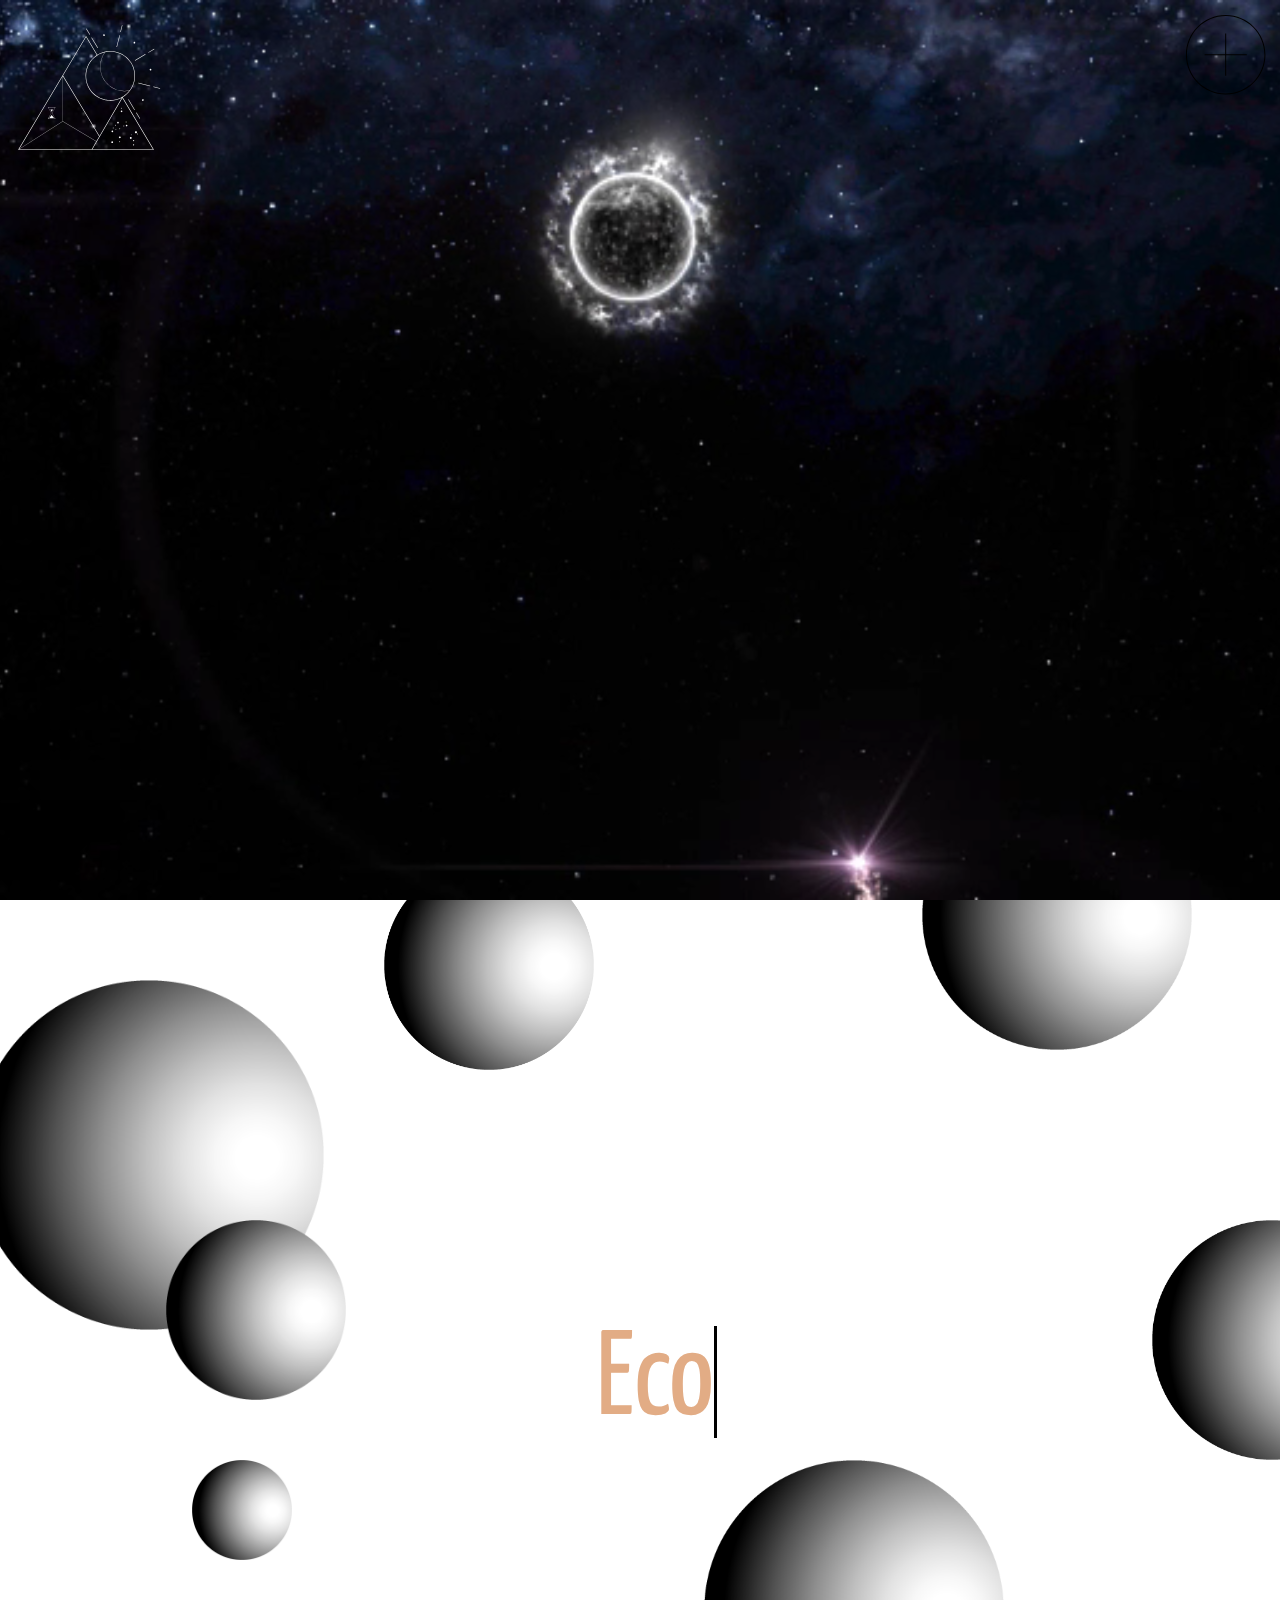
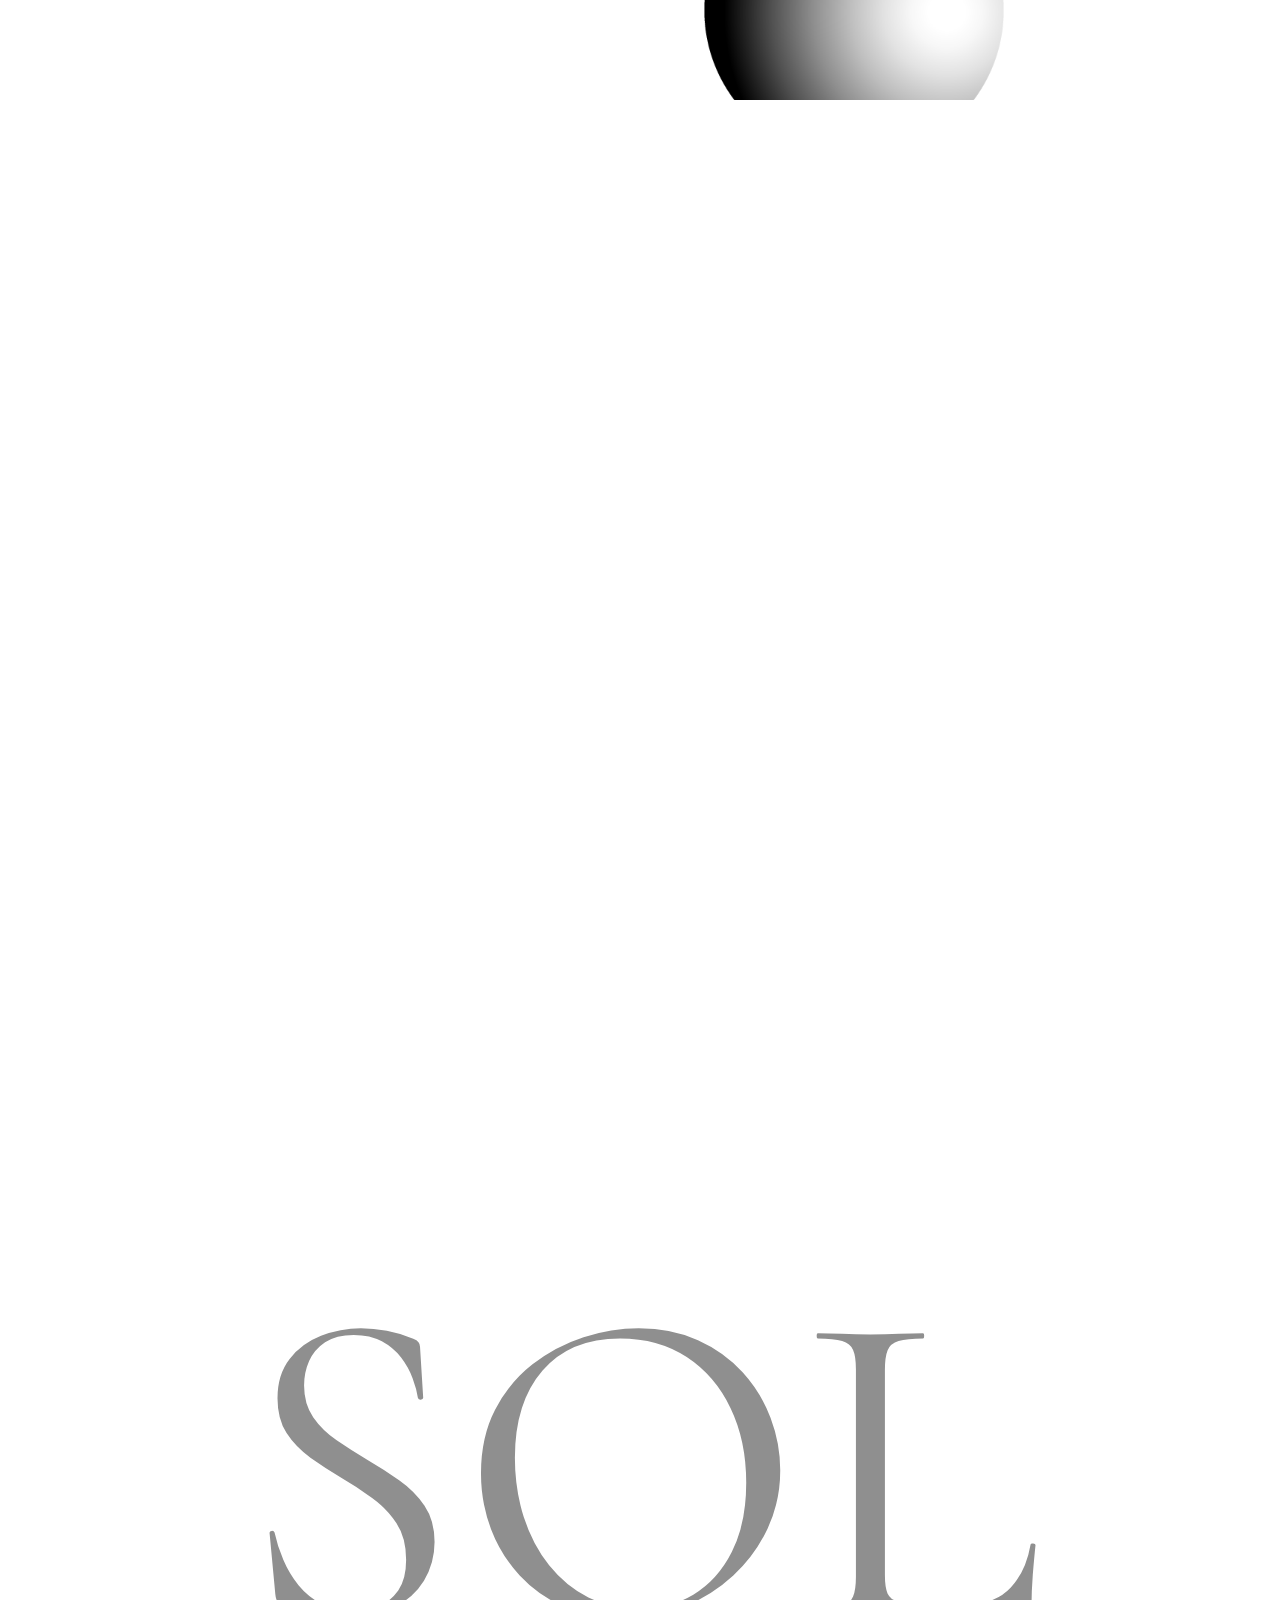
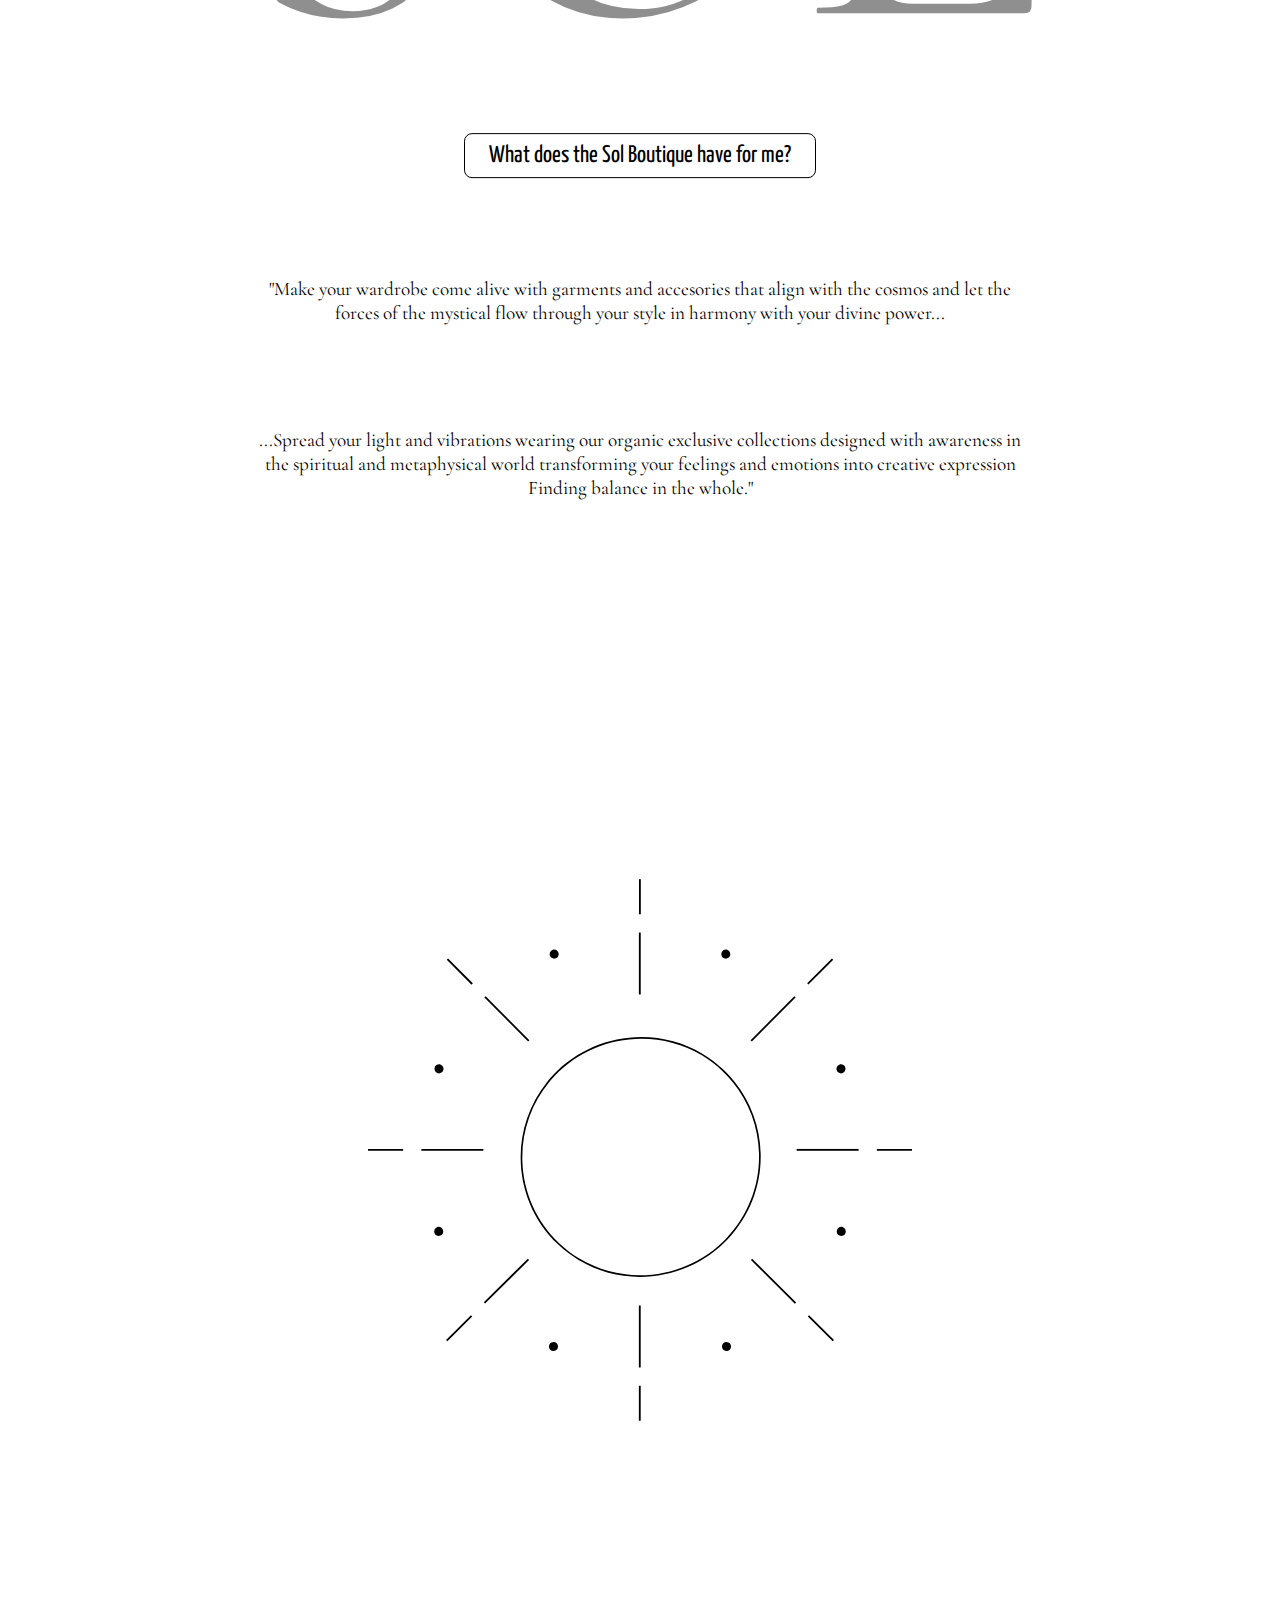
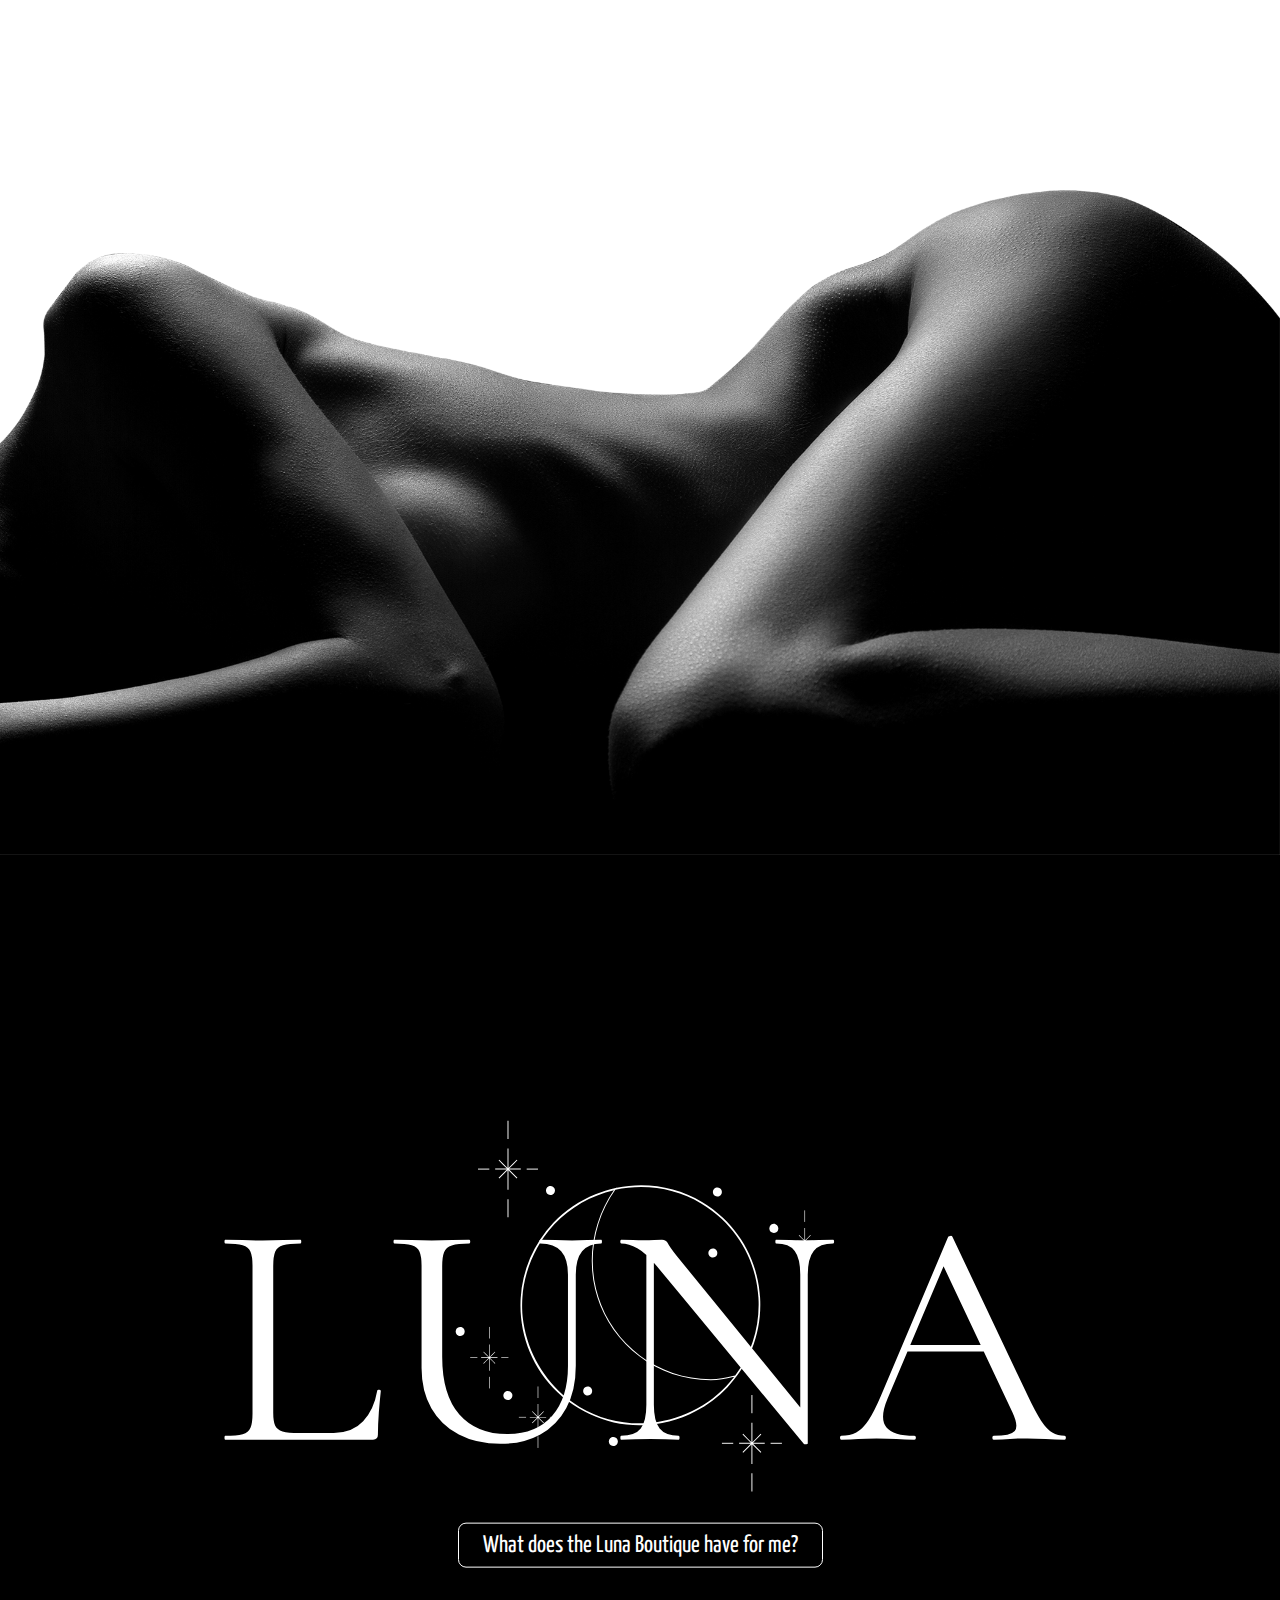
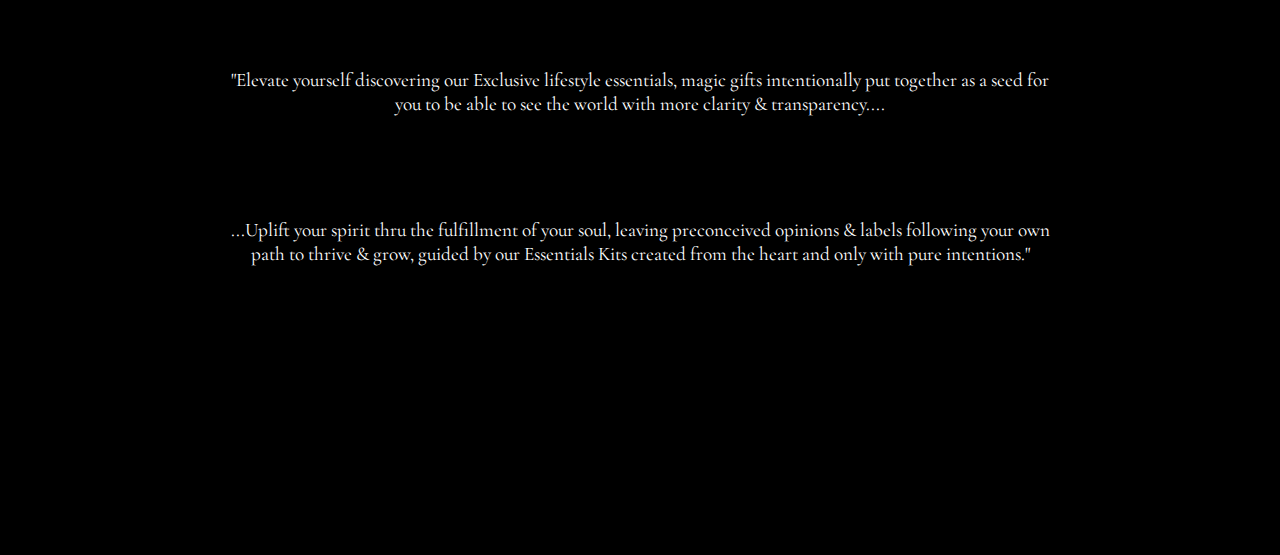
==== index.html @ be673b9d "textos y luna" ====
<!DOCTYPE html>
<html lang="en">
<head>
    <meta charset="UTF-8">
    <meta name="viewport" content="width=device-width, initial-scale=1.0">
    <title>KA ZEPHYR Planets System</title>
    <link rel="stylesheet" href="style/style.css">
    <script type="text/javascript" src="script/animaonscroll.js"></script> 
    <script src="script/jquery-3.5.1.min.js"></script>  
    
    <link href="https://fonts.googleapis.com/css2?family=Cormorant+Garamond:wght@300&family=Oranienbaum&family=Playfair+Display&family=Yanone+Kaffeesatz:wght@200&display=swap" rel="stylesheet">
         
</head>
<body>
    
    <section class="navstick">
       <div class="navbar">
           <div class="navlogo" id="logosvg">
               <a href="#"> 
                <svg version="1.1" id="logosvg" xmlns="http://www.w3.org/2000/svg" xmlns:xlink="http://www.w3.org/1999/xlink" x="0px" y="0px"
                width="150px" height="150px" viewBox="0 0 94.472 82.369" enable-background="new 0 0 94.472 82.369" xml:space="preserve">
             <g>
               <g>
                 <g>
                   <path class="logo" fill="#FFFFFF" d="M63.037,75.331c0,0.313-0.255,0.566-0.565,0.566c-0.312,0-0.563-0.253-0.563-0.566
                     c0-0.312,0.252-0.563,0.563-0.563C62.782,74.768,63.037,75.02,63.037,75.331"/>
                 </g>
                 <g>
                   <path class="logo" fill="#FFFFFF" d="M67.474,75.078c0,0.171-0.14,0.31-0.313,0.31c-0.171,0-0.31-0.139-0.31-0.31
                     c0-0.172,0.139-0.311,0.31-0.311C67.334,74.768,67.474,74.906,67.474,75.078"/>
                 </g>
                 <g>
                   <path class="logo" fill="#FFFFFF" d="M67.856,72.266c0,0.323-0.262,0.586-0.586,0.586c-0.322,0-0.587-0.263-0.587-0.586
                     s0.265-0.587,0.587-0.587C67.595,71.679,67.856,71.942,67.856,72.266"/>
                 </g>
                 <g>
                   <path class="logo" fill="#FFFFFF" d="M74.771,72.646c0,0.324-0.263,0.589-0.587,0.589s-0.587-0.265-0.587-0.589s0.263-0.587,0.587-0.587
                     S74.771,72.322,74.771,72.646"/>
                 </g>
                 <g>
                   <path class="logo" fill="#FFFFFF" d="M78.077,69.007c0,0.352-0.284,0.637-0.636,0.637s-0.637-0.285-0.637-0.637
                     c0-0.353,0.285-0.637,0.637-0.637S78.077,68.654,78.077,69.007"/>
                 </g>
                 <g>
                   <path class="logo" fill="#FFFFFF" d="M78.655,70.204c0,0.159-0.128,0.289-0.288,0.289s-0.29-0.13-0.29-0.289c0-0.161,0.13-0.288,0.29-0.288
                     S78.655,70.043,78.655,70.204"/>
                 </g>
                 <g>
                   <path class="logo" fill="#FFFFFF" d="M76.341,76.933c0,0.224-0.181,0.404-0.401,0.404c-0.224,0-0.402-0.181-0.402-0.404
                     c0-0.22,0.179-0.4,0.402-0.4C76.16,76.532,76.341,76.713,76.341,76.933"/>
                 </g>
                 <g>
                   <path class="logo" fill="#FFFFFF" d="M76.36,74.268c0,0.222-0.182,0.402-0.402,0.402c-0.223,0-0.403-0.181-0.403-0.402
                     c0-0.224,0.181-0.402,0.403-0.402C76.179,73.865,76.36,74.044,76.36,74.268"/>
                 </g>
                 <g>
                   <path class="logo" fill="#FFFFFF" d="M74.771,70.676c0,0.146-0.12,0.269-0.268,0.269c-0.151,0-0.271-0.122-0.271-0.269
                     c0-0.149,0.119-0.271,0.271-0.271C74.65,70.405,74.771,70.526,74.771,70.676"/>
                 </g>
                 <g>
                   <path class="logo" fill="#FFFFFF" d="M63.11,68.521c0,0.293-0.238,0.529-0.53,0.529s-0.531-0.236-0.531-0.529c0-0.292,0.239-0.53,0.531-0.53
                     S63.11,68.229,63.11,68.521"/>
                 </g>
                 <g>
                   <path class="logo" fill="#FFFFFF" d="M66.65,63c0,0.293-0.242,0.53-0.531,0.53c-0.293,0-0.531-0.237-0.531-0.53
                     c0-0.294,0.238-0.531,0.531-0.531C66.408,62.469,66.65,62.706,66.65,63"/>
                 </g>
                 <g>
                   <path class="logo" fill="#FFFFFF" d="M72.087,64.832c0,0.291-0.239,0.528-0.532,0.528c-0.292,0-0.528-0.237-0.528-0.528
                     c0-0.295,0.236-0.531,0.528-0.531C71.848,64.301,72.087,64.537,72.087,64.832"/>
                 </g>
                 <g>
                   <path class="logo" fill="#FFFFFF" d="M68.906,55.884c0,0.293-0.236,0.529-0.531,0.529c-0.292,0-0.529-0.236-0.529-0.529
                     c0-0.294,0.237-0.531,0.529-0.531C68.67,55.353,68.906,55.59,68.906,55.884"/>
                 </g>
                 <g>
                   <path class="logo" fill="#FFFFFF" d="M63.433,66.442c0,0.166-0.134,0.302-0.302,0.302s-0.303-0.136-0.303-0.302s0.135-0.305,0.303-0.305
                     S63.433,66.276,63.433,66.442"/>
                 </g>
                 <g>
                   <path class="logo" fill="#FFFFFF" d="M64.809,64.692c0,0.169-0.134,0.304-0.301,0.304c-0.169,0-0.303-0.135-0.303-0.304
                     c0-0.166,0.134-0.302,0.303-0.302C64.675,64.391,64.809,64.526,64.809,64.692"/>
                 </g>
                 <g>
                   <path class="logo" fill="#FFFFFF" d="M65.112,67.24c0,0.169-0.135,0.304-0.304,0.304c-0.166,0-0.301-0.135-0.301-0.304
                     c0-0.168,0.135-0.303,0.301-0.303C64.978,66.938,65.112,67.072,65.112,67.24"/>
                 </g>
                 <g>
                   <path class="logo" fill="#FFFFFF" d="M67.522,66.814c0,0.166-0.138,0.303-0.304,0.303s-0.303-0.137-0.303-0.303
                     c0-0.168,0.137-0.304,0.303-0.304S67.522,66.646,67.522,66.814"/>
                 </g>
                 <g>
                   <path class="logo" fill="#FFFFFF" d="M70.123,65.12c0,0.166-0.134,0.303-0.303,0.303c-0.166,0-0.303-0.137-0.303-0.303
                     s0.137-0.303,0.303-0.303C69.989,64.817,70.123,64.954,70.123,65.12"/>
                 </g>
                 <g>
                   <path class="logo" fill="#FFFFFF" d="M71.543,62.657c0,0.166-0.136,0.302-0.305,0.302c-0.166,0-0.301-0.136-0.301-0.302
                     c0-0.17,0.135-0.304,0.301-0.304C71.407,62.354,71.543,62.487,71.543,62.657"/>
                 </g>
                 <g>
                   <path class="logo" fill="#FFFFFF" d="M68.556,53.956c0,0.167-0.136,0.303-0.304,0.303c-0.169,0-0.303-0.136-0.303-0.303
                     c0-0.168,0.134-0.304,0.303-0.304C68.42,53.652,68.556,53.788,68.556,53.956"/>
                 </g>
               </g>
               <g>
                 <g>
                   <g>
                     <g>
                       
                         <rect x="45.066" y="5.557" transform="matrix(0.5144 0.8576 -0.8576 0.5144 27.8645 -37.7462)" class="logo" fill="#FFFFFF" width="4.388" height="0.345"/>
                     </g>
                     <g>
                       
                         <rect x="47.608" y="12.519" transform="matrix(0.5143 0.8576 -0.8576 0.5143 35.8665 -37.9468)" class="logo" fill="#FFFFFF" width="7.651" height="0.343"/>
                     </g>
                   </g>
                   <g>
                     <g>
                       
                         <rect x="76.597" y="58.403" transform="matrix(0.514 0.8578 -0.8578 0.514 88.5328 -39.1189)" class="logo" fill="#FFFFFF" width="4.387" height="0.344"/>
                     </g>
                     <g>
                       
                         <rect x="70.792" y="51.442" transform="matrix(0.5143 0.8576 -0.8576 0.5143 80.5041 -38.9234)" class="logo" fill="#FFFFFF" width="7.65" height="0.345"/>
                     </g>
                   </g>
                   <g>
                     <g>
                       
                         <rect x="86.908" y="15.582" transform="matrix(0.512 0.859 -0.859 0.512 57.7648 -66.1265)" class="logo" fill="#FFFFFF" width="0.343" height="4.385"/>
                     </g>
                     <g>
                       
                         <rect x="79.948" y="18.123" transform="matrix(0.5162 0.8565 -0.8565 0.5162 57.5635 -58.0027)" class="logo" fill="#FFFFFF" width="0.344" height="7.651"/>
                     </g>
                   </g>
                   <g>
                     <g>
                       
                         <rect x="68.074" y="1.603" transform="matrix(0.9691 0.2465 -0.2465 0.9691 3.0425 -16.7078)" class="logo" fill="#FFFFFF" width="0.345" height="4.388"/>
                     </g>
                     <g>
                       
                         <rect x="66.104" y="7.846" transform="matrix(0.9685 0.2492 -0.2492 0.9685 4.9989 -16.1474)" class="logo" fill="#FFFFFF" width="0.345" height="7.649"/>
                     </g>
                   </g>
                   <g>
                     <g>
                       
                         <rect x="88.32" y="40.805" transform="matrix(0.97 0.2433 -0.2433 0.97 12.6873 -20.7882)" class="logo" fill="#FFFFFF" width="4.388" height="0.342"/>
                     </g>
                     <g>
                       
                         <rect x="78.815" y="38.834" transform="matrix(0.9701 0.2428 -0.2428 0.9701 11.9437 -18.8983)" class="logo" fill="#FFFFFF" width="7.65" height="0.343"/>
                     </g>
                   </g>
                 </g>
               </g>
               <g>
                 <g>
                   <path class="logo" fill="#FFFFFF" d="M76.91,12.987c-0.182,0.245-0.526,0.297-0.771,0.114c-0.244-0.18-0.296-0.526-0.113-0.771
                     c0.181-0.245,0.526-0.294,0.771-0.114C77.041,12.398,77.092,12.743,76.91,12.987"/>
                 </g>
                 <g>
                   <path class="logo" fill="#FFFFFF" d="M86.691,30.146c-0.301,0.047-0.58-0.163-0.625-0.464c-0.047-0.302,0.163-0.581,0.464-0.626
                     c0.304-0.045,0.584,0.162,0.626,0.465C87.203,29.823,86.994,30.104,86.691,30.146"/>
                 </g>
                 <g>
                   <path class="logo" fill="#FFFFFF" d="M57.862,7.77c0.044,0.303-0.165,0.583-0.465,0.627c-0.302,0.045-0.583-0.166-0.626-0.465
                     c-0.045-0.301,0.163-0.582,0.464-0.628C57.537,7.262,57.816,7.469,57.862,7.77"/>
                 </g>
                 <g>
                   <path class="logo" fill="#FFFFFF" d="M81.474,49.198c-0.242-0.183-0.294-0.527-0.114-0.771c0.18-0.246,0.527-0.296,0.771-0.115
                     c0.246,0.183,0.295,0.528,0.116,0.773C82.065,49.328,81.719,49.38,81.474,49.198"/>
                 </g>
               </g>
               <path class="logo" fill="#FFFFFF" d="M69.066,47.038c3.666-2.147,6.444-5.76,7.414-10.104c0.91-4.074,0.186-8.259-2.042-11.781
                 c-2.226-3.522-5.69-5.963-9.749-6.868c-1.116-0.249-2.263-0.376-3.397-0.376c-2.964,0-5.786,0.864-8.196,2.376L46.002,8.401
                 L3.24,80.035h85.523L69.066,47.038z M52.507,74.724l-21.13-12.549V33.783l22.915,37.898L52.507,74.724z M31.318,62.282
                 l21.128,12.546l-2.85,4.861H3.929L31.318,62.282z M3.935,79.543l27.323-45.771v28.404L3.935,79.543z M68.903,47.436l19.254,32.254
                 H49.995L68.903,47.436z M69.698,46.237c-1.183,0.795-2.479,1.427-3.85,1.868c-0.054,0.017-0.11,0.037-0.167,0.055
                 c-0.1,0.03-0.202,0.06-0.303,0.087c-0.159,0.046-0.317,0.09-0.479,0.13c-0.02,0.005-0.039,0.009-0.056,0.015
                 c-1.544,0.372-3.141,0.505-4.729,0.387c-0.067-0.007-0.134-0.01-0.201-0.016c-0.159-0.014-0.324-0.032-0.487-0.052
                 c-0.124-0.016-0.253-0.032-0.38-0.052c-0.115-0.017-0.231-0.032-0.347-0.054c-0.251-0.043-0.502-0.089-0.75-0.146
                 c-8.195-1.828-13.369-10.011-11.531-18.238c0.052-0.228,0.108-0.454,0.168-0.68c0.036-0.132,0.077-0.264,0.119-0.397
                 c0.021-0.079,0.045-0.16,0.071-0.238c0.06-0.191,0.124-0.383,0.193-0.574c0.003-0.003,0.003-0.008,0.004-0.01
                 c1.765-4.818,5.878-8.444,10.79-9.642c-1.803,2.558-2.833,5.864-2.833,9.136c0,8.479,6.893,15.378,15.366,15.378
                 c0.978,0,1.938-0.211,2.864-0.411c0.071-0.017,0.144-0.032,0.214-0.047C72.325,44.121,71.08,45.293,69.698,46.237z M64.614,18.621
                 c3.971,0.886,7.356,3.271,9.535,6.717c2.175,3.443,2.885,7.536,1.995,11.521c-0.471,2.115-1.384,4.05-2.617,5.721l-0.018,0.004
                 c-0.123,0.026-0.249,0.055-0.375,0.081c-0.918,0.202-1.872,0.409-2.836,0.409c-8.408,0-15.245-6.845-15.245-15.259
                 c0-3.296,1.052-6.627,2.889-9.179c1.086-0.251,2.207-0.383,3.35-0.383C62.402,18.254,63.521,18.375,64.614,18.621z M52.794,20.452
                 c-3.045,1.992-5.26,4.922-6.349,8.358c-0.021,0.071-0.043,0.143-0.063,0.214c-0.045,0.144-0.09,0.286-0.128,0.432
                 c-0.062,0.229-0.12,0.457-0.174,0.69c-0.057,0.264-0.108,0.526-0.152,0.789c-0.135,0.786-0.207,1.571-0.222,2.35
                 c-0.117,6.485,3.83,12.449,9.896,14.818c0.729,0.284,1.488,0.517,2.273,0.692c0.253,0.058,0.508,0.105,0.765,0.149
                 c0.111,0.018,0.225,0.035,0.336,0.052c0.135,0.019,0.27,0.038,0.405,0.055c0.156,0.021,0.311,0.036,0.467,0.05
                 c0.077,0.006,0.156,0.014,0.235,0.019c0.396,0.031,0.791,0.053,1.188,0.053l0,0c1.213,0,2.401-0.15,3.548-0.422
                 c0.031-0.008,0.063-0.017,0.095-0.025c0.157-0.037,0.314-0.078,0.471-0.121c0.128-0.035,0.255-0.073,0.382-0.112
                 c0.049-0.015,0.098-0.029,0.146-0.045c0.911-0.285,1.798-0.654,2.644-1.106L54.489,71.344l-22.976-38L46.002,9.072L52.794,20.452z"
                 />
               <g>
                 <path class="logo" fill="#FFFFFF" d="M26.739,60.663H21.99l0.049-0.092l2.015-3.671l-2.063-3.743h4.749L24.705,56.9L26.739,60.663z
                    M22.195,60.541h4.343L24.566,56.9l0.017-0.029l1.955-3.593h-4.343L24.19,56.9l-0.016,0.028L22.195,60.541z"/>
               </g>
               <g>
                 <polygon class="logo" fill="#FFFFFF" points="25.172,54.704 24.365,56.102 23.56,54.704 		"/>
               </g>
               <g>
                 <polygon class="logo" fill="#FFFFFF" points="22.885,60.109 24.365,58.16 25.848,60.109 		"/>
               </g>
             </g>
             </svg>
             
               </a>       
            </div>

           <div class="navmenu">
               <a href="#" class="menu">
                <svg version="1.1" id="menusvg" xmlns="http://www.w3.org/2000/svg" xmlns:xlink="http://www.w3.org/1999/xlink" x="0px" y="0px"
                width="83.075px" height="82.869px" viewBox="0 0 83.075 82.869" enable-background="new 0 0 83.075 82.869" xml:space="preserve">
             <g>
               <path  class="menu" fill="#FFFFFF" d="M41.696,81.442c-21.918,0-39.75-17.832-39.75-39.75s17.832-39.75,39.75-39.75s39.75,17.832,39.75,39.75
                 S63.614,81.442,41.696,81.442z M41.696,2.942c-21.367,0-38.75,17.383-38.75,38.75s17.383,38.75,38.75,38.75
                 s38.75-17.383,38.75-38.75S63.063,2.942,41.696,2.942z"/>
             </g>
             <polygon class="menu" fill="#FFFFFF" points="62.784,41.192 42.196,41.192 42.196,20.604 41.196,20.604 41.196,41.192 20.606,41.192 
               20.606,42.192 41.196,42.192 41.196,62.781 42.196,62.781 42.196,42.192 62.784,42.192 "/>
             </svg>
               </a>
           </div>
        </div>
    </section>

    <section class="herostick">
        <div class="hero">
            <video 
              loop
              muted
              autoplay
              preload="auto">
                <source src="videos/render_boutique_sol.webm" type="video/webm"/>
                Your browser does not support the video element.
             </video>       
        </div> 
    </section>  
      
    <div class="planets">
    <div id="main">
      <div id="object1">
        <img src="images/planet.png" class="img img1" width="350px" height="350px";/>
      </div>
      <div id="object2">
        <img src="images/planet.png" class="img img2" style="width:180px;height:180px;"/>
      </div>
      <div id="object3">
        <img src="images/planet.png" class="img img3" style="width:210px;height:210px;"/>
      </div>
      <div id="object4">
        <img src="images/planet.png" class="img img4" style="width:270px;height:270px;"/>
      </div>
      <div id="object5">
        <img src="images/planet.png" class="img img5" style="width:100px;height:100px;"/>
      </div>
      <div id="object6">
        <img src="images/planet.png" class="img img6" style="width:240px;height:240px;"/>
      </div>
      <div id="object7">
        <img src="images/planet.png" class="img img7" style="width:300px;height:300px;"/>
      </div>
    </div>
      
      <div id="layer">
              <div class="text">
                  <p class="copies"><span class="txt-type" data-wait="3000" data-words='["Ecologic Friendly Fashion", "Lifestyle Essentials", "Holistic & Metaphysical"]'></span></p>
              </div> 
      </div>
 
        
    </div>
    
    
    
    
        <div class="girlvideo">
            <video 
              loop
              muted
              autoplay
              preload="auto">
                <source src="videos/silk_textile_wind.webm" type="video/webm"/>
                Your browser does not support the video element.
             </video>       
        </div> 
    
    <section class="daytonight">
    
        <div id="sol">
           <div class="solbox">
            <div class="sol1">
                <p class="sol1-1">SOL</p>
                <a class="solbtn" href="#">What does the Sol Boutique have for me?</a>
            </div>
            <div class="solcopy">
                 <p class="solcopy1">"Make your wardrobe come alive with garments and accesories that align with the cosmos and let the forces of the mystical flow through your style in harmony with your divine power...</p>
                 <p class="solcopy2">...Spread your light and vibrations wearing our organic exclusive collections designed with awareness in the spiritual and metaphysical world transforming your feelings and emotions into creative expression Finding balance in the whole."</p>
            </div>
          </div>
            
        </div>   

        <section class="solsetting">
          <div class="solicondiv">
               <img src="images/sol.svg" id="solicon">      
          </div> 
      </section>        
   
      
      
                <img src="images/bodymountain.png" class="bodymountain">
              
              </section> 
          
              <section class="moonlanding">
            <div class="luna">

              <div class="lunasky">
                <div class="lunaicon">
                  <img src="images/luna.svg"> 
                </div>
                <div class="lunastars">
                  <img src="images/luna_stars.svg"> 
                </div>
              </div>


            <div class="lunabox">
              <div class="luna1">
                <p class="luna1-1">LUNA</p>
                <a class="lunabtn" href="#">What does the Luna Boutique have for me?</a>
              </div>
             
      
              <div class="lunacopy">
                <p class="lunacopy1">"Elevate yourself discovering our Exclusive lifestyle essentials, magic gifts intentionally put together as a seed for you to be able to see the world with more clarity & transparency....</p>
                <p class="lunacopy2">...Uplift your spirit thru the fulfillment of your soul, leaving preconceived opinions & labels following your own path to thrive & grow, guided by our Essentials Kits created from the heart and only with pure intentions."</p>
              </div>
            </div>  
           </div> 
                        
        
            <div class="fade">

            </div>


    
        </section>

    

        <script>
          var object1=$('#object1');
          var object2=$('#object2');
          var object3=$('#object3');
          var object4=$('#object4');
          var object5=$('#object5');
          var object6=$('#object6');
          var object7=$('#object7');
       
          var layer=$('#layer');
         
          layer.mousemove(function(e){
            var valueX=(e.pageX * -1 / 40);
            var valueY=(e.pageY * -1 / 40);
           
              object1.css({
                 'transform':'translate3d('+valueX+'px,'+valueY+'px,0) rotate(20deg)'
       
              });
           });
       
          layer.mousemove(function(e){
            var valueX=(e.pageX * 1 / 15);
            var valueY=(e.pageY * 1 / 20);
           
              object2.css({
                 'transform':'translate3d('+valueX+'px,'+valueY+'px,0)'
       
              });
           });
       
          layer.mousemove(function(e){
            var valueX=(e.pageX * -1 / 15);
            var valueY=(e.pageY * -1 / 15);
           
              object3.css({
                 'transform':'translate3d('+valueX+'px,'+valueY+'px,0) rotate(-20deg)'
       
              });
           });
      
           layer.mousemove(function(e){
            var valueX=(e.pageX * 1 / 30);
            var valueY=(e.pageY * 1 / 30);
           
              object4.css({
                 'transform':'translate3d('+valueX+'px,'+valueY+'px,0) rotate(-20deg)'
       
              });
           });
      
           layer.mousemove(function(e){
            var valueX=(e.pageX * -1 / 15);
            var valueY=(e.pageY * -1 / 15);
           
              object5.css({
                 'transform':'translate3d('+valueX+'px,'+valueY+'px,0) rotate(-20deg)'
       
              });
           });
      
           layer.mousemove(function(e){
            var valueX=(e.pageX * -1 / 15);
            var valueY=(e.pageY * -1 / 15);
           
              object6.css({
                 'transform':'translate3d('+valueX+'px,'+valueY+'px,0) rotate(-20deg)'
       
              });
           });
      
           layer.mousemove(function(e){
            var valueX=(e.pageX * -1 / 15);
            var valueY=(e.pageY * -1 / 15);
           
              object7.css({
                 'transform':'translate3d('+valueX+'px,'+valueY+'px,0) rotate(-20deg)'
       
              });
           });
      
      
      </script>
    
    <script type="text/javascript">
        let solicon = document.getElementById("solicon");
     
      
        window.addEventListener('scroll', function(){
         var value = window.scrollY;
         
         solicon.style.bottom = value * -0.2 + 'px';
           
      })
    
    </script>
    
    

<script src="script/typing.js"></script>
 


<script src="script/fade.js"></script>






 

    
</body>




</html>
---- style/style.css ----
@import url('https://fonts.googleapis.com/css2?family=Cormorant+Garamond:wght@300&family=Oranienbaum&family=Playfair+Display&family=Yanone+Kaffeesatz:wght@200&display=swap');

body {
    margin: 0px;
    padding: 0px;
 
 
    
}

.navbar {
   position: absolute;
 
   z-index: 10;
}
.navlogo {
   position: fixed;
   margin-top: 1%;
   margin-left: 1%;
   z-index: 10;

}



.navmenu {
   position: fixed;
   margin-top: 1%;
   margin-right:1%;
   right: 0;
   z-index: 10;
}

.logo {
   mix-blend-mode: difference;
}


.menu {
   fill: black;
}



.hero {
    position: relative;
    height: 100vh;
    width: 100%;
   
    
}

.hero video {
   width: 100%;
   height: 100%;
   position: absolute;
   top: 0;
   left: 0;
   z-index:-20;
   object-fit: cover;
}

.planets {
   height: 800px;
   width: 100%;
   position: relative;
   overflow: hidden;  
   background-color: #ffffff; 

    
}

#main {
   height: 100%;
   width: 100%;
   position: absolute;
   overflow: hidden;  
  
    
}



#object1 {
   position: absolute;
   top: 10%;
   left: -2%;
   
}

#object2 {
   position: absolute;
   top: 40%;
   left: 13%;
   z-index: 2;
   
}

#object3 {
   position: absolute;
   top: -5%;
   left: 30%;
   
}

#object4 {
   position: absolute;
   left: 72%;
   top: -15%;
   
}

#object5 {
   position: absolute;
   left: 15%;
   top: 70%;
   z-index: 2;
   
}

#object6 {
   position: absolute;
   left: 90%;
   top: 40%;
   z-index: 2;
   
}

#object7 {
   position: absolute;
   top: 70%;
   left: 55%;
 
}

.img1{
   animation: circle1 30s linear infinite;
}

.img2{
   animation: circle2 30s linear infinite;
}

.img3{
   animation: circle3 40s linear infinite;
}

.img4{
   animation: circle4 50s linear infinite;
}

.img5{
   animation: circle5 70s linear infinite;
}

.img6{
    animation: circle6 30s linear infinite;
}

.img7{
   animation: circle7 50s linear infinite;
}


@keyframes circle1{
   from{
      transform: rotate(0deg)
                 translate(-30px)
                 rotate(0deg);
   }
   to{
      transform: rotate(360deg)
                 translate(-30px)
                 rotate(360deg);
   }
}
 

@keyframes circle2{
   from{
      transform: rotate(360deg)
                 translate(-30px)
                 rotate(360deg);
   }
   to{
      transform: rotate(0deg)
                 translate(-30px)
                 rotate(0deg);

   }
}     

@keyframes circle3{
   from{
      transform: rotate(360deg)
                 translate(-30px)
                 rotate(360deg);
   }
   to{
      transform: rotate(0deg)
                 translate(-30px)
                 rotate(0deg);

   }
}  

@keyframes circle4{
   from{
      transform: rotate(360deg)
                 translate(-60px)
                 rotate(360deg);
   }
   to{
      transform: rotate(0deg)
                 translate(-60px)
                 rotate(0deg);

   }
}  

@keyframes circle5{
   from{
      transform: rotate(360deg)
                 translate(-80px)
                 rotate(360deg);
   }
   to{
      transform: rotate(0deg)
                 translate(-80px)
                 rotate(0deg);

   }
}  


@keyframes circle6{
   from{
      transform: rotate(360deg)
                 translate(-30px)
                 rotate(360deg);
   }
   to{
      transform: rotate(0deg)
                 translate(-30px)
                 rotate(0deg);

   }
} 


@keyframes circle7{
   from{
      transform: rotate(360deg)
                 translate(-50px)
                 rotate(360deg);
   }
   to{
      transform: rotate(0deg)
                 translate(-50px)
                 rotate(0deg);

   }
} 
 

 #layer {
   position: absolute;
   top: 0;
   left: 0;
   width: 100%;
   height: 100vh;


}

 .text{

   width: 100%;
   height: 100%;
   display: grid;
   place-items: center;

   justify-content: center;
   padding: 2rem 1rem 0 1rem;
  }



.copies{
   font-family: 'Yanone Kaffeesatz', sans-serif;
   
   font-size: 3rem;
   color: #E2AC85;
   display: grid;
   margin: auto;
}

.herostick {
   position: sticky;
   position: -webkit-sticky;
   top: 0;
   z-index:-20;
}


 .girlvideo {
   position: relative;
   height: 100vh;
   width: 100%;
  
   
}

.girlvideo video {
  width: 100%;
  height: 100%;
  position: absolute;
  top: 0;
  left: 0;
  z-index:-2;
  object-fit: cover;
}

#sol {
  
   width: 100%;
   height: 1300px;
   position: relative;
   padding: 0;
   z-index: 2;

}

.solbox {
   position: absolute;
   top: 50%;
   left: 50%;
   transform: translate(-50%,-50%);
   display: flex;
   flex-direction: column;
   align-items: center;
   justify-content: center;
   text-align: center;
   z-index: 7;
}
 




.sol1 {
  position: relative;
  margin-bottom: 10px;
  padding: 3rem;
  text-align: center;
  z-index: 7;
}

.sol1-1 {
   position: relative;
   font-family: 'Cormorant Garamond', serif;
   font-size: 15rem;
   color: #8f8f8f;
   justify-content: center;
   text-align: center;
   padding: 2px 2px;
   margin: auto;
   z-index: 7;
}



.solbtn {
   font-family: 'Yanone Kaffeesatz', sans-serif;
   font-size: 1rem;
   color: #000000;
   justify-content: center;
   text-align: center;
   margin: auto;
   border: 1px solid #000000;
   text-decoration: none;
   padding: 10px 24px;
   border-radius: 8px;
   z-index: 20;
}

.solbtn:hover {
   background-color: #E2AC85!important;
   
}

.solcopy {
   position: relative;
   font-family: 'Cormorant Garamond', serif;
   display: flex;
   flex-direction: column;
   align-items: center;
   justify-content: center;
   text-align: center;
   z-index: 7;
   

}

.solcopy1 {
   
   font-size: 1.2rem;
   padding: 2rem 4rem;
   z-index: 7;
}

.solcopy2 {
   
   font-size: 1.2rem;
   padding: 2rem 4rem;
   z-index: 7;

}

.solicondiv {
   position: relative;
   height: 100vh;
   width: 100%;
   margin: 0;
   padding: 0;
  
   
}

#solicon {
  
   z-index: 6;
   position: absolute;
   top: 50%;
   left: 50%;
   transform: translate(-50%,-50%);
   padding: 0;
   margin: 0;
   overflow: hidden;
 }


.solsetting {
   position: sticky;
   position: -webkit-sticky;
   top: 0;
   z-index: 6;
   margin: 0;
   padding: 0;
}



.luna {
  
   width: 100%;
   height: 1300px;
   position: relative;
   top: 0;
   left: 0;
   margin:0;
   
   padding: 0;
   z-index: 5;
   background-color: #000000;


}

.lunasky {
   position: relative;
   height: 100vh;
   width: 100%;
   margin: 0;
   padding: 0;
   z-index: 6;
  
   
}
.lunaicon {
   z-index: 6;
   position: absolute;
   top: 50%;
   left: 50%;
   transform: translate(-50%,-50%);
   padding: 0;
   margin: 0;
   overflow: hidden;
   z-index: 6;
}

.lunastars {
   z-index: 6;
   position: absolute;
   top: 50%;
   left: 50%;
   transform: translate(-50%,-50%);
   padding: 0;
   margin: 0;
   z-index: 6;
   overflow: hidden;
}


.lunabox {
   position: absolute;
   top: 50%;
   left: 50%;
   transform: translate(-50%,-50%);
   display: flex;
   flex-direction: column;
   align-items: center;
   justify-content: center;
   text-align: center;
   z-index: 7;
}

.luna1 {
   position: relative;
   margin-bottom: 10px;
   padding: 3rem;
   text-align: center;
   z-index: 7; 

}


.luna1-1 {
   font-family: 'Cormorant Garamond', serif;
   font-size: 10rem;
   color: #ffffff;
   justify-content: center;
   text-align: center;
   padding: 2px 2px;
   margin: auto;
   z-index: 7;

}



.lunabtn {
   font-family: 'Yanone Kaffeesatz', sans-serif;
   font-size: 1rem;
   color: #ffffff;
   justify-content: center;
   text-align: center;
   margin: auto;
   border: 1px solid #ffffff;
   text-decoration: none;
   padding: 10px 24px;
   border-radius: 8px;
   z-index: 20;
}

.lunabtn:hover {
   background-color: #D6BFDD!important;   
}


 
.lunacopy {
   position: relative;
   font-family: 'Cormorant Garamond', serif;
   display: flex;
   flex-direction: column;
   align-items: center;
   justify-content: center;
   text-align: center;
   z-index: 7;
   

}

.lunacopy1 {
   
   font-size: 1.2rem;
   padding: 2rem 4rem;
   z-index: 7;
   color: #ffffff;
}

.lunacopy2 {
   
   font-size: 1.2rem;
   padding: 2rem 4rem;
   z-index: 7;
   color: #ffffff;

}


@media(min-width: 500px) {
  
   .title{
     font-size:5rem;
   }



   .txt-type {
      font-size: 3.5rem;
      padding: 0 1rem 0 1rem;
      text-align: center;
   }

 
   .sol1-1 {
      font-size:15rem;
   }

 
   .solbtn {
      font-size: 1rem;
   }


   .luna1-1 {
      font-size:10rem;
   }

   
   .lunabtn {
      font-size: 1rem;
   }

   #solicon {
      height: 280px;
      width: 281px;
    }
   
 }

 @media(min-width: 800px) {
  
   .title{
     font-size:7rem;
   }

 

   .txt-type {
      font-size: 5.5rem;
    }

   .sol1-1 {
      font-size: 22rem;
   }

   
   .solbtn {
      font-size: 1.3rem;
   }
   

   .luna1-1 {
      font-size: 15rem;
   }

   
   .lunabtn {
      font-size: 1.3rem;
   }

   #solicon {
      height: 450px;
      width: 452px;
    }
   
 }


 @media(min-width: 1200px) {
  
   .title{
     font-size:9rem;
   }

 

   .txt-type {
      font-size: 7.5rem;
    }

   .sol1-1 {
      font-size: 28rem;
   }
   
   
   .solbtn {
      font-size: 1.5rem;
   }

 

   .luna1-1 {
      font-size: 20rem;
   }
   
  
   .lunabtn {
      font-size: 1.5rem;
   }

   #solicon {
      height: 543px;
      width: 545px;
    }

 
 }

 /* cursor */
.txt-type > .txt {
   border-right: 0.2rem solid #000;
 }



 .bodymountain {  
   z-index: 9;
   width: 100%;
   height: 100%;   
   position: relative;
   margin:0;
   padding: 0;
   overflow: hidden; 
   
   
    
}

 .daytonight {
    position: relative;
    background-color: white;
    z-index: -2;
    font-size: 0;
    
 }

 .moonlanding {
    font-size: 0;
 }

 .fade {
   position: fixed;
   top: 0;
   left: 0;
   width: 100%;
   height: 100%;
   background-color: #000000;
   z-index: -1;
   opacity: 0;
 }
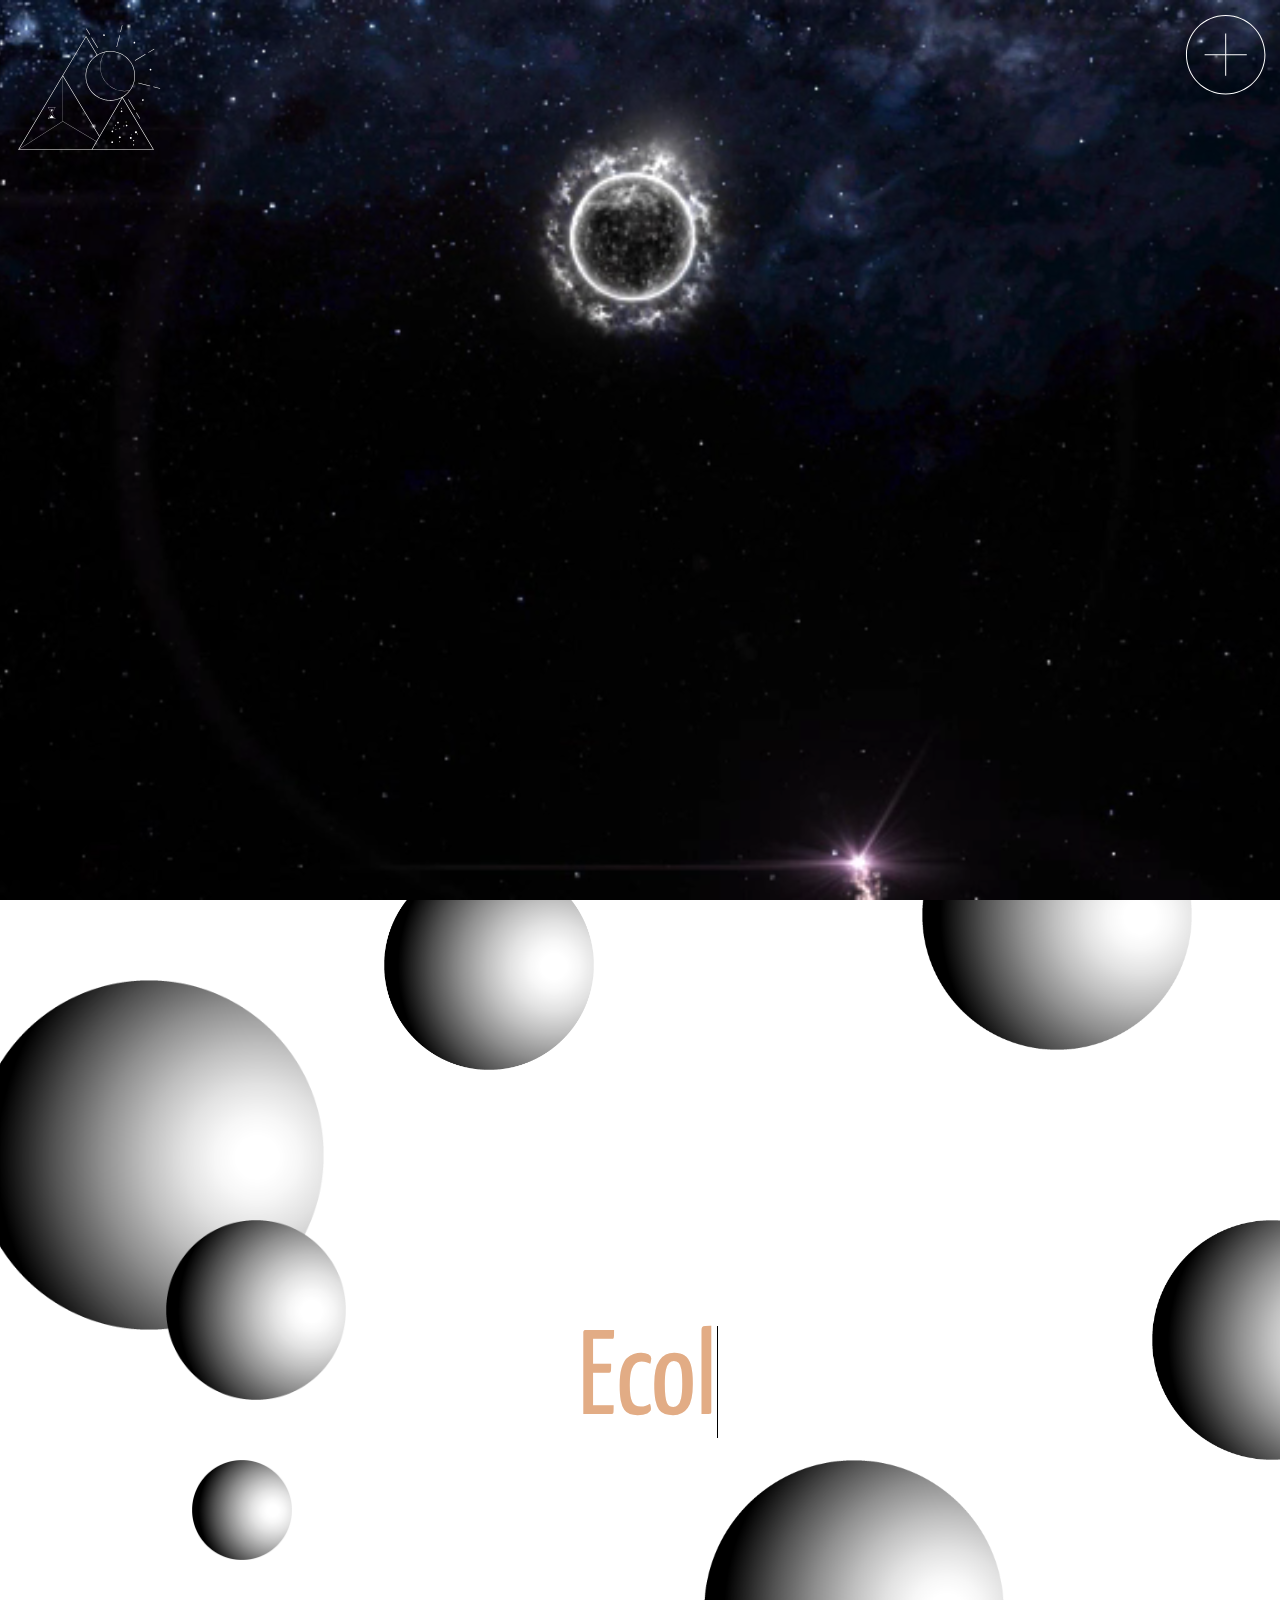
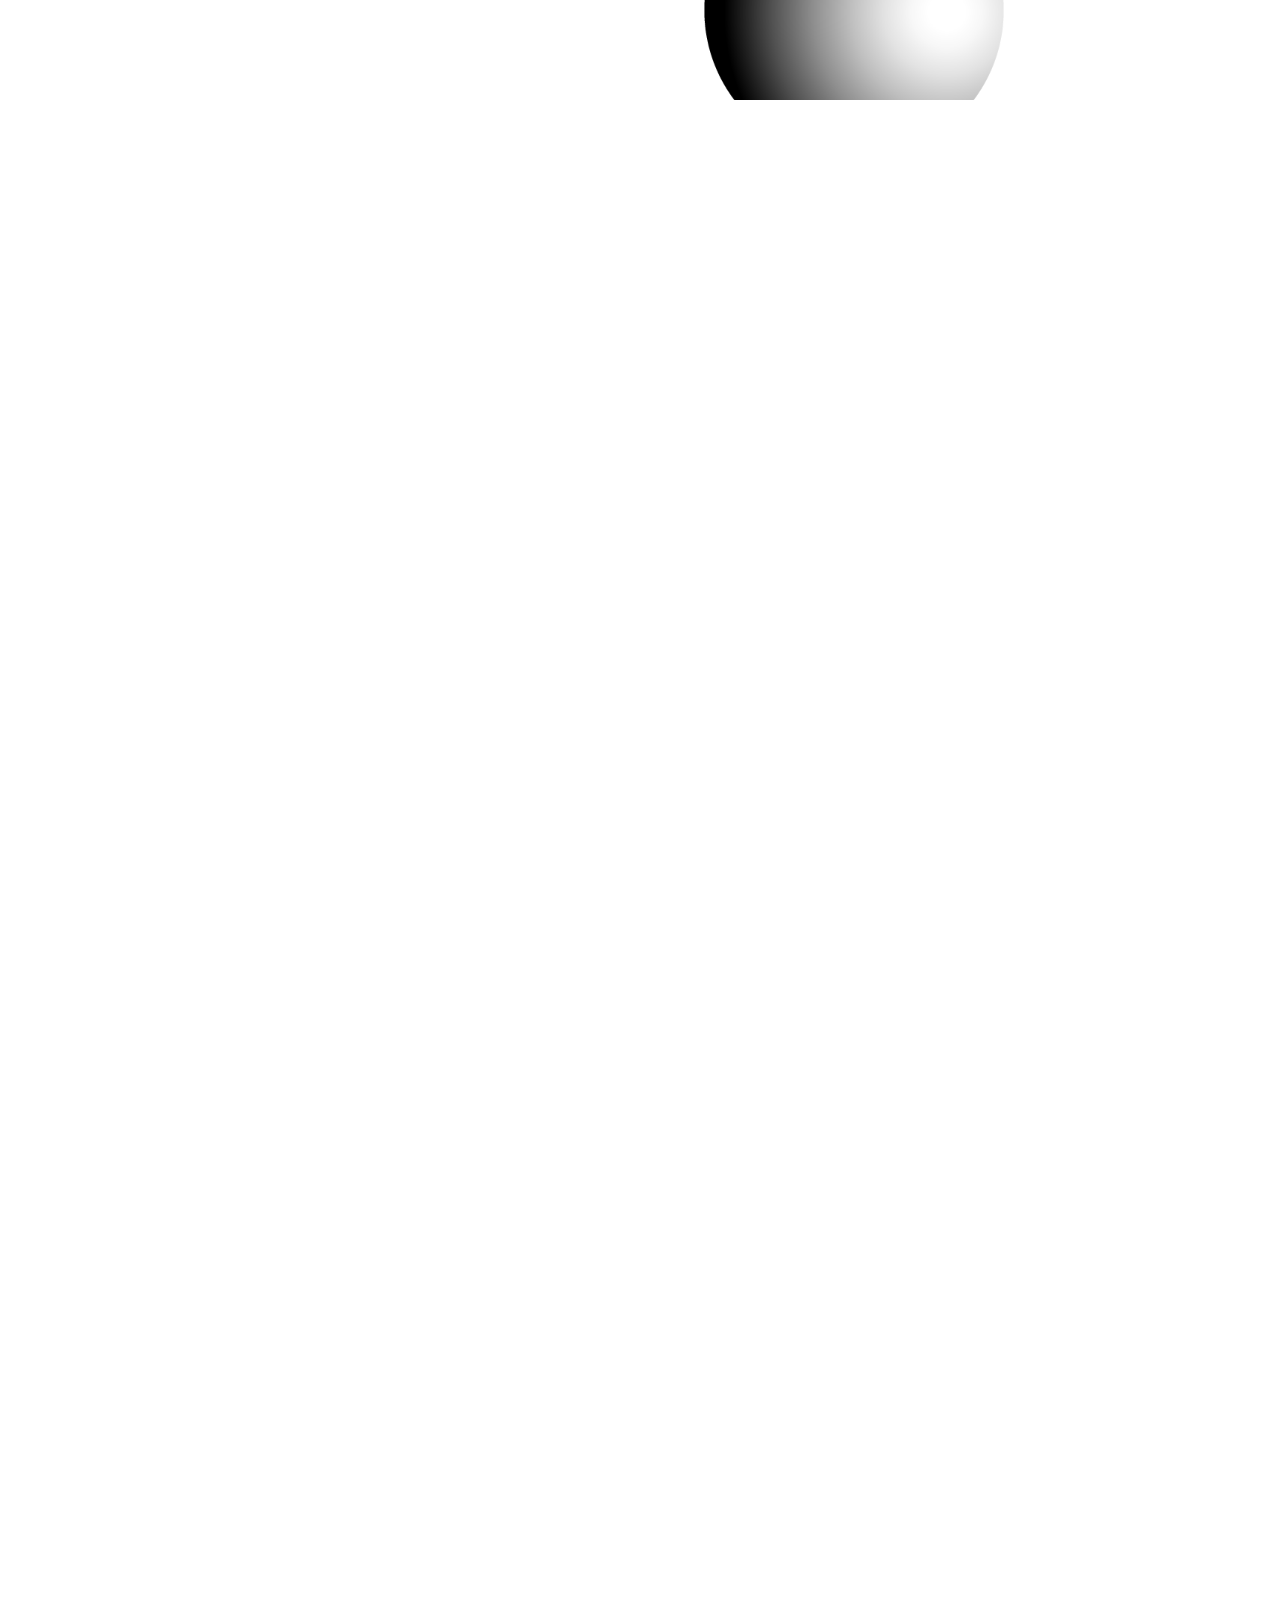
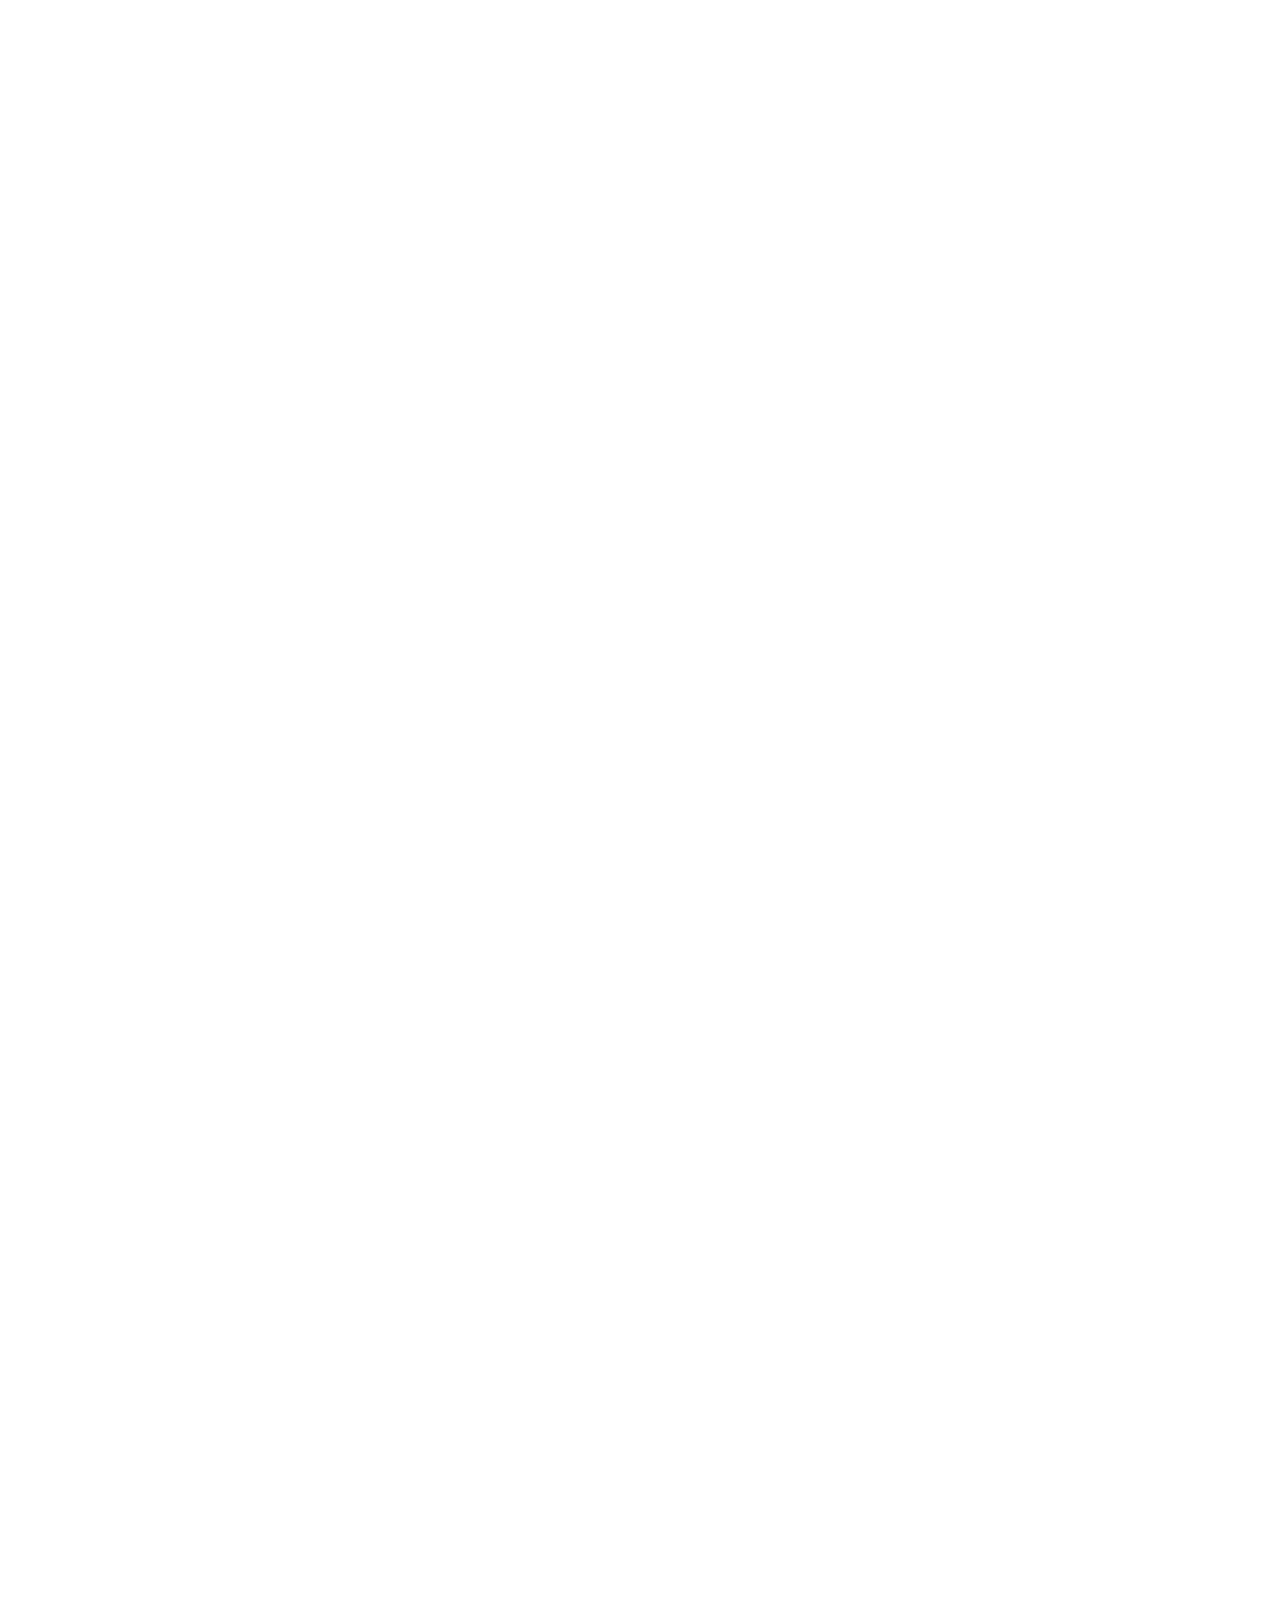
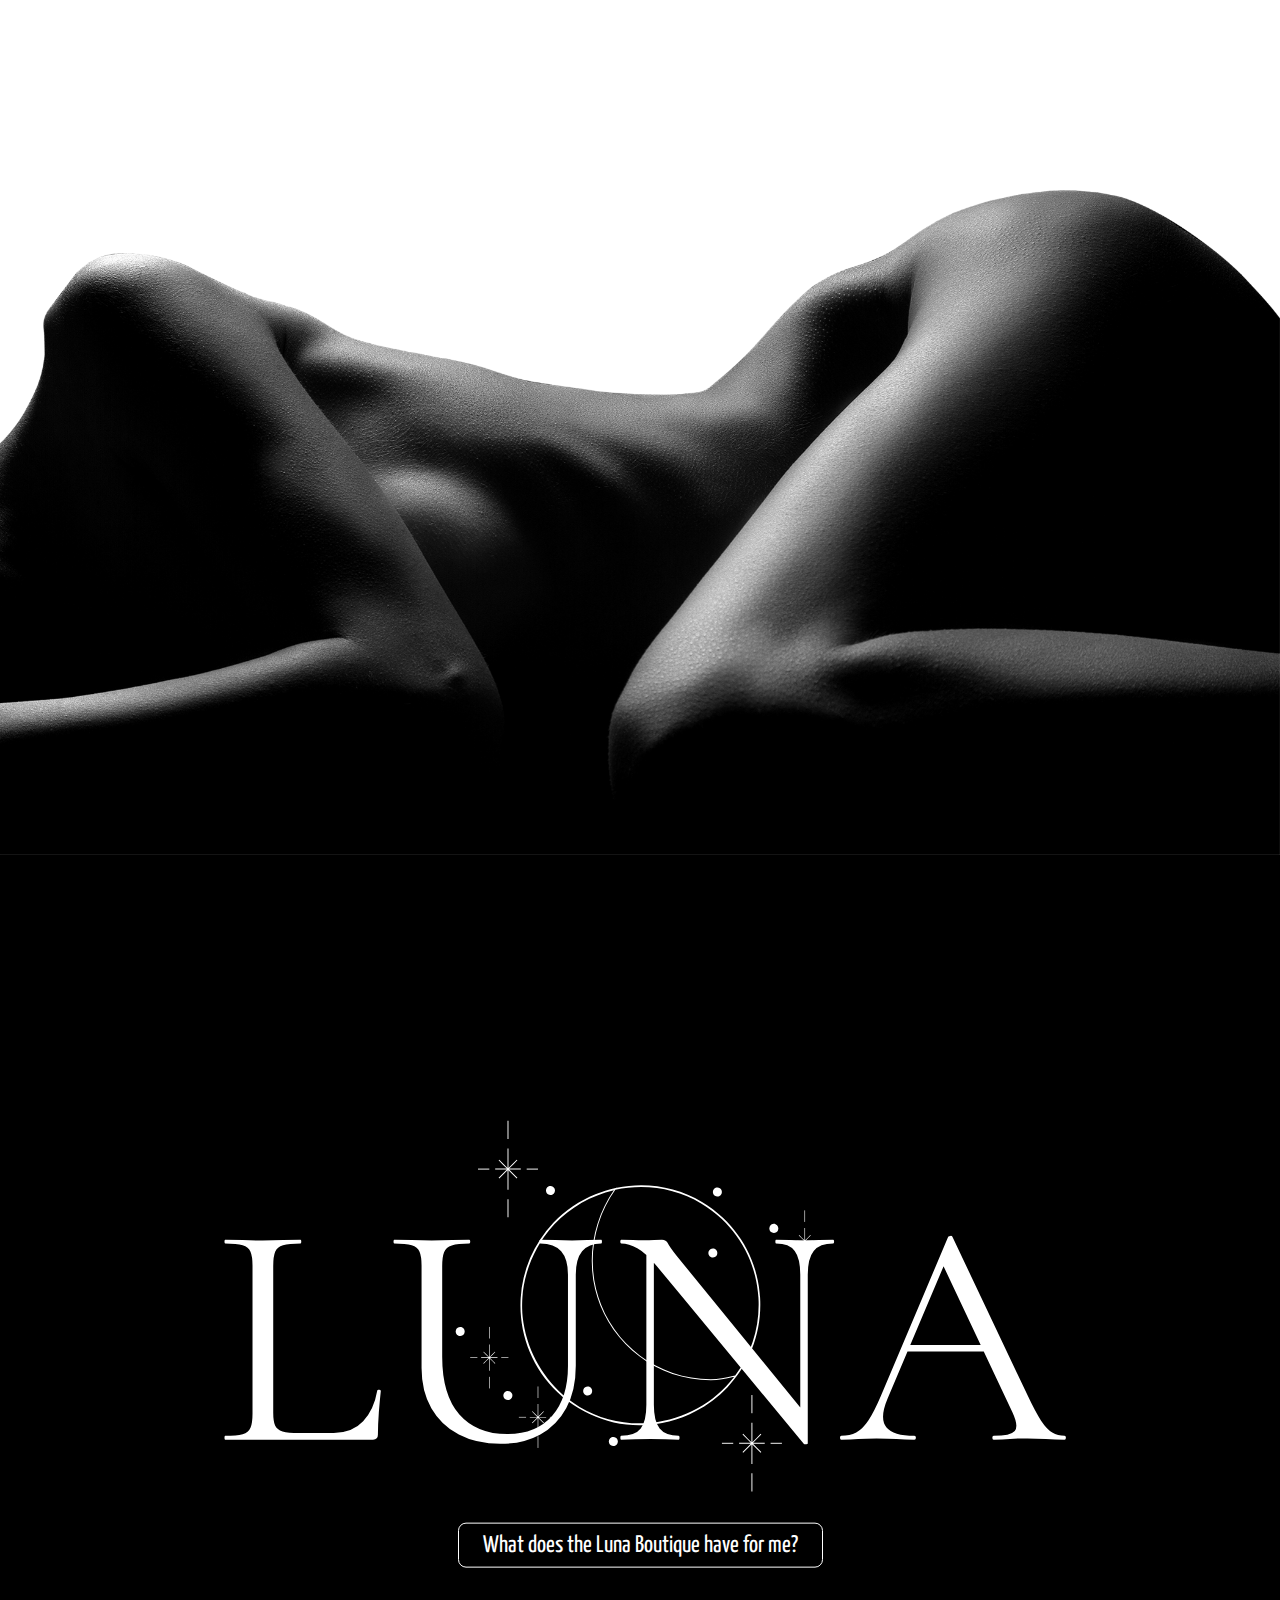
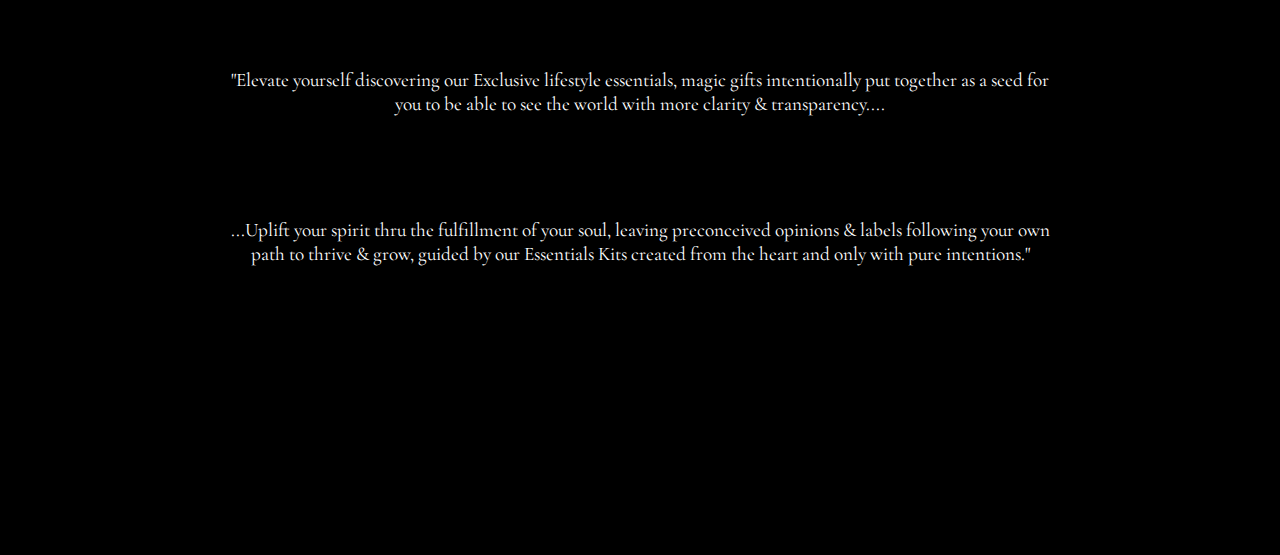
==== commit bfdffe46: "cambios 25 y 26 de junio" ====
--- a/index.html
+++ b/index.html
@@ -5,7 +5,8 @@
     <meta name="viewport" content="width=device-width, initial-scale=1.0">
     <title>KA ZEPHYR Planets System</title>
     <link rel="stylesheet" href="style/style.css">
-    <script type="text/javascript" src="script/animaonscroll.js"></script> 
+     
+    <script type="text/javascript" src="script/scroll-out.js"></script> 
     <script src="script/jquery-3.5.1.min.js"></script>  
     
     <link href="https://fonts.googleapis.com/css2?family=Cormorant+Garamond:wght@300&family=Oranienbaum&family=Playfair+Display&family=Yanone+Kaffeesatz:wght@200&display=swap" rel="stylesheet">
@@ -270,7 +271,7 @@
       
       <div id="layer">
               <div class="text">
-                  <p class="copies"><span class="txt-type" data-wait="3000" data-words='["Ecologic Friendly Fashion", "Lifestyle Essentials", "Holistic & Metaphysical"]'></span></p>
+                  <p class="copies"><span class="txt-type" data-wait="2500" data-words='["Ecological Friendly Fashion", "Lifestyle Essentials", "Holistic & Metaphysical"]'></span></p>
               </div> 
       </div>
  
@@ -293,11 +294,11 @@
     
     <section class="daytonight">
     
-        <div id="sol">
+        <div class="sol">
            <div class="solbox">
             <div class="sol1">
-                <p class="sol1-1">SOL</p>
-                <a class="solbtn" href="#">What does the Sol Boutique have for me?</a>
+                <p id="sol11">SOL</p>
+                <a id="solbutton" class="solbtn" href="#">What does the Sol Boutique have for me?</a>
             </div>
             <div class="solcopy">
                  <p class="solcopy1">"Make your wardrobe come alive with garments and accesories that align with the cosmos and let the forces of the mystical flow through your style in harmony with your divine power...</p>
@@ -323,11 +324,11 @@
             <div class="luna">
 
               <div class="lunasky">
-                <div class="lunaicon">
-                  <img src="images/luna.svg"> 
+                <div>
+                  <img src="images/luna.svg" class="lunaicon"> 
                 </div>
-                <div class="lunastars">
-                  <img src="images/luna_stars.svg"> 
+                <div>
+                  <img src="images/luna_stars.svg" class="lunastars"> 
                 </div>
               </div>
 
@@ -467,9 +468,19 @@
 
 
 
- 
-
-    
+<script type="text/javascript" src="script/scroll-out.js"></script> 
+
+<script type="text/javascript">
+  ScrollOut({
+        viewportY: 1,
+        targets: '#sol11,#solbutton,.solcopy1,.solcopy2,.solicondiv,#solicon',
+        
+
+  })
+
+
+</script>
+
 </body>
 
 
--- a/style/style.css
+++ b/style/style.css
@@ -1,9 +1,15 @@
 @import url('https://fonts.googleapis.com/css2?family=Cormorant+Garamond:wght@300&family=Oranienbaum&family=Playfair+Display&family=Yanone+Kaffeesatz:wght@200&display=swap');
+
+html {
+   overflow-x: hidden;
+}
+
 
 body {
     margin: 0px;
     padding: 0px;
- 
+    
+    
  
     
 }
@@ -31,14 +37,7 @@
    z-index: 10;
 }
 
-.logo {
-   mix-blend-mode: difference;
-}
-
-
-.menu {
-   fill: black;
-}
+
 
 
 
@@ -269,8 +268,11 @@
    left: 0;
    width: 100%;
    height: 100vh;
-
-
+   overflow: hidden;
+
+   
+
+   
 }
 
  .text{
@@ -281,7 +283,7 @@
    place-items: center;
 
    justify-content: center;
-   padding: 2rem 1rem 0 1rem;
+   padding: 2rem 0.5rem 0 0.5rem;
   }
 
 
@@ -292,6 +294,10 @@
    font-size: 3rem;
    color: #E2AC85;
    display: grid;
+   text-align: center;
+   place-items: center;
+
+   justify-content: center;
    margin: auto;
 }
 
@@ -321,7 +327,7 @@
   object-fit: cover;
 }
 
-#sol {
+.sol {
   
    width: 100%;
    height: 1300px;
@@ -351,12 +357,13 @@
 .sol1 {
   position: relative;
   margin-bottom: 10px;
-  padding: 3rem;
+  padding: 3rem 0rem;
   text-align: center;
   z-index: 7;
 }
 
-.sol1-1 {
+#sol11 
+{
    position: relative;
    font-family: 'Cormorant Garamond', serif;
    font-size: 15rem;
@@ -366,11 +373,21 @@
    padding: 2px 2px;
    margin: auto;
    z-index: 7;
-}
-
-
-
-.solbtn {
+   transition: 1s;
+   transform: translateY(70px);
+   opacity: 0;
+}
+
+#sol11[data-scroll="in"]
+{
+  transform: translateY(0);
+  transition-delay: 1s;
+  opacity: 1;
+  z-index: 7;
+  
+}
+
+#solbutton {
    font-family: 'Yanone Kaffeesatz', sans-serif;
    font-size: 1rem;
    color: #000000;
@@ -382,6 +399,20 @@
    padding: 10px 24px;
    border-radius: 8px;
    z-index: 20;
+   transform: translateY(-10px);
+   transition: 0.2s;
+   opacity: 0;
+   background-color: #E2AC85;
+}
+
+#solbutton[data-scroll="in"]
+{
+  transform: translateY(0px);
+  
+  opacity: 1;
+  z-index: 20;
+  background-color: #fff
+  
 }
 
 .solbtn:hover {
@@ -407,14 +438,37 @@
    font-size: 1.2rem;
    padding: 2rem 4rem;
    z-index: 7;
-}
+   transform: translateX(-60px);
+   transition: 1s;
+   opacity: 0;
+}
+
+.solcopy1[data-scroll="in"] {
+   
+   transform: translateX(0px);
+   transition-delay: 1s;
+   opacity: 1;
+   z-index: 7;
+}
+
 
 .solcopy2 {
    
    font-size: 1.2rem;
    padding: 2rem 4rem;
    z-index: 7;
-
+   transform: translateX(60px);
+   transition: 1s;
+   opacity: 0;
+
+}
+
+.solcopy2[data-scroll="in"] {
+   
+   transform: translateX(0px);
+   transition-delay: 1s;
+   opacity: 1;
+   z-index: 7;
 }
 
 .solicondiv {
@@ -423,8 +477,16 @@
    width: 100%;
    margin: 0;
    padding: 0;
-  
-   
+   transform: translateY(100px);
+   transition: 3s;
+   opacity: 0;   
+}
+
+.solicondiv[data-scroll="in"] {
+
+   transform: translateY(0px);
+   transition-delay: 3s;
+   opacity: 1;  
 }
 
 #solicon {
@@ -474,11 +536,12 @@
    margin: 0;
    padding: 0;
    z-index: 6;
+   overflow: hidden;
   
    
 }
 .lunaicon {
-   z-index: 6;
+   
    position: absolute;
    top: 50%;
    left: 50%;
@@ -490,7 +553,7 @@
 }
 
 .lunastars {
-   z-index: 6;
+   
    position: absolute;
    top: 50%;
    left: 50%;
@@ -605,7 +668,7 @@
    }
 
  
-   .sol1-1 {
+   #sol11 {
       font-size:15rem;
    }
 
@@ -627,7 +690,16 @@
    #solicon {
       height: 280px;
       width: 281px;
-    }
+   }
+
+   .lunaicon {
+      height: 170.814px;
+      width: 170.814px;
+   }
+   .lunastars {
+      height: 250.33px;
+      width: 250.33px;    
+   }
    
  }
 
@@ -643,7 +715,7 @@
       font-size: 5.5rem;
     }
 
-   .sol1-1 {
+   #sol11 {
       font-size: 22rem;
    }
 
@@ -666,6 +738,15 @@
       height: 450px;
       width: 452px;
     }
+
+    .lunaicon {
+      height: 180.814px;
+      width: 180.814px;
+   }
+   .lunastars {
+      height: 290.33px;
+      width: 290.33px;    
+   }
    
  }
 
@@ -682,7 +763,7 @@
       font-size: 7.5rem;
     }
 
-   .sol1-1 {
+   #sol11 {
       font-size: 28rem;
    }
    
@@ -707,12 +788,21 @@
       width: 545px;
     }
 
+   .lunaicon {
+      height: 242.814px;
+      width: 242.814px;
+   }
+   .lunastars {
+      height: 373.33px;
+      width: 373.33px;    
+   }
+
  
  }
 
  /* cursor */
 .txt-type > .txt {
-   border-right: 0.2rem solid #000;
+   border-right: 0.1rem solid #000;
  }
 
 
@@ -751,4 +841,5 @@
    background-color: #000000;
    z-index: -1;
    opacity: 0;
+   overflow: hidden;
  }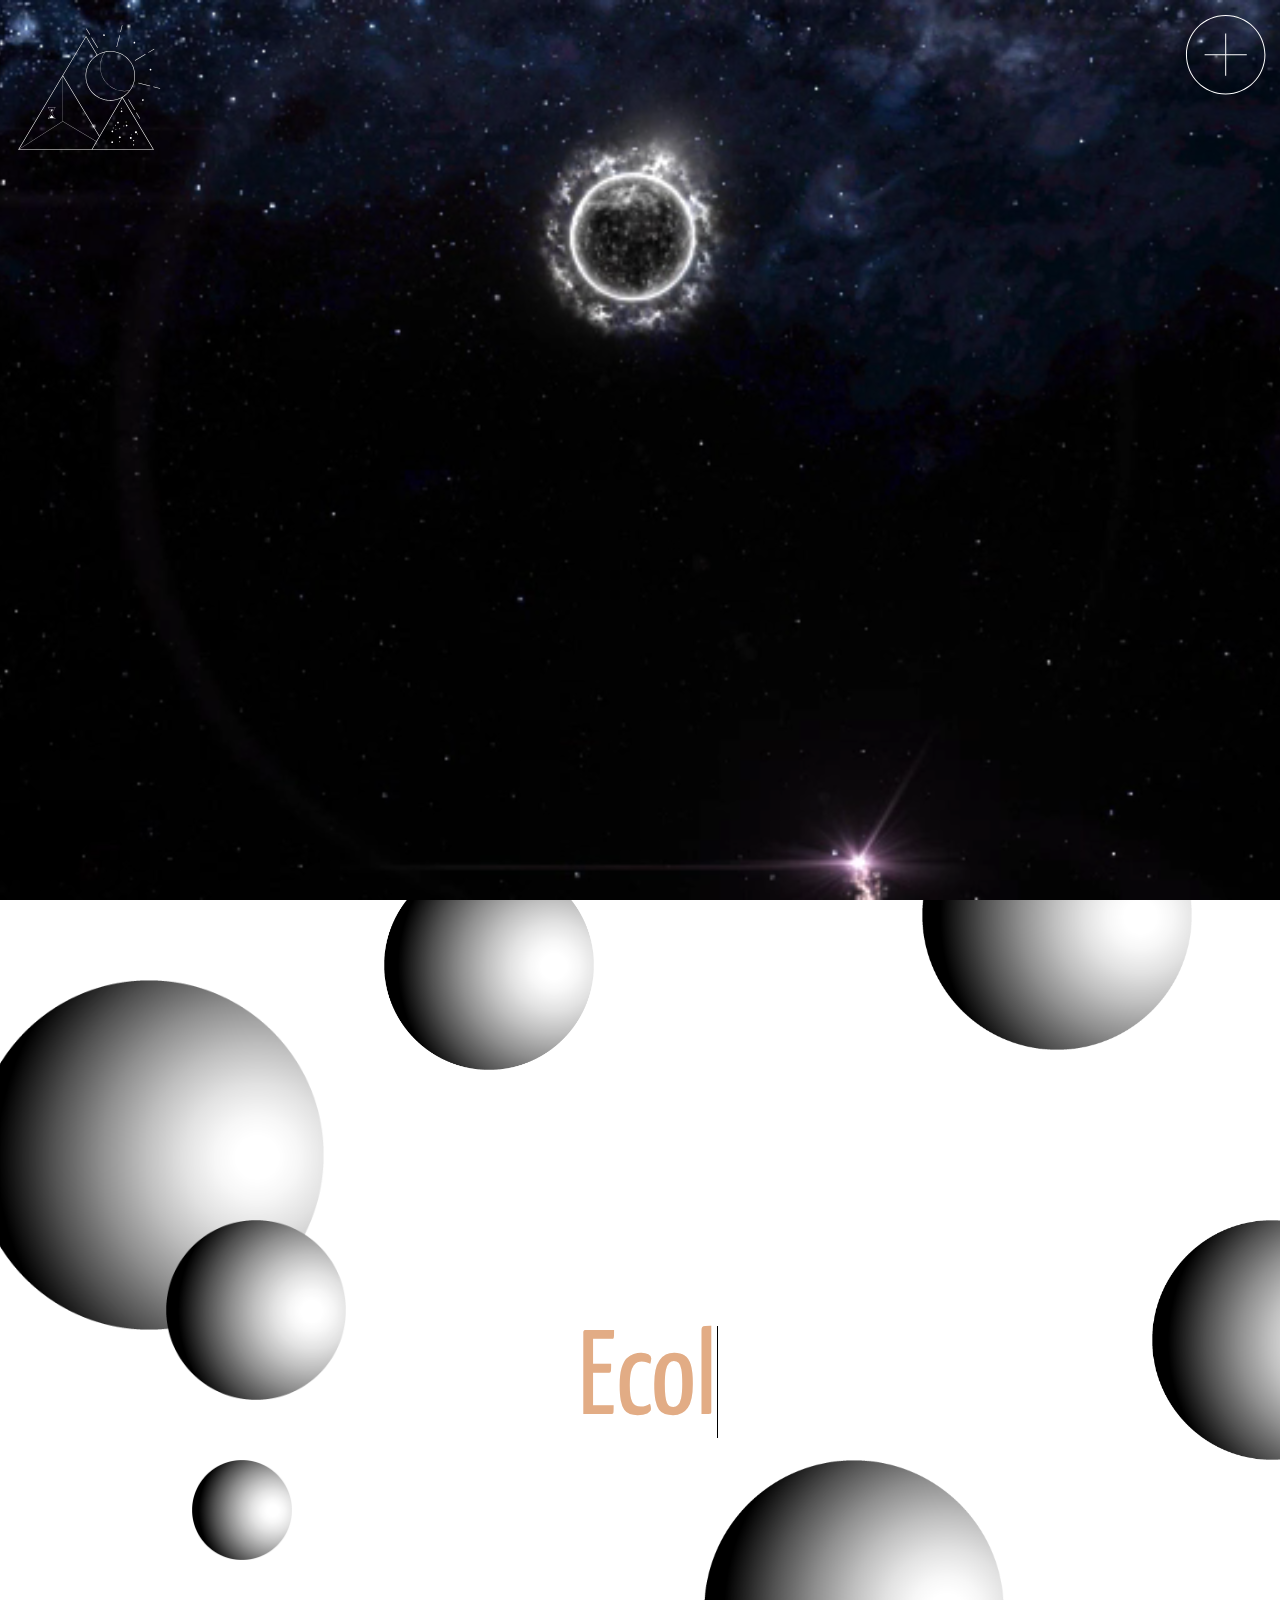
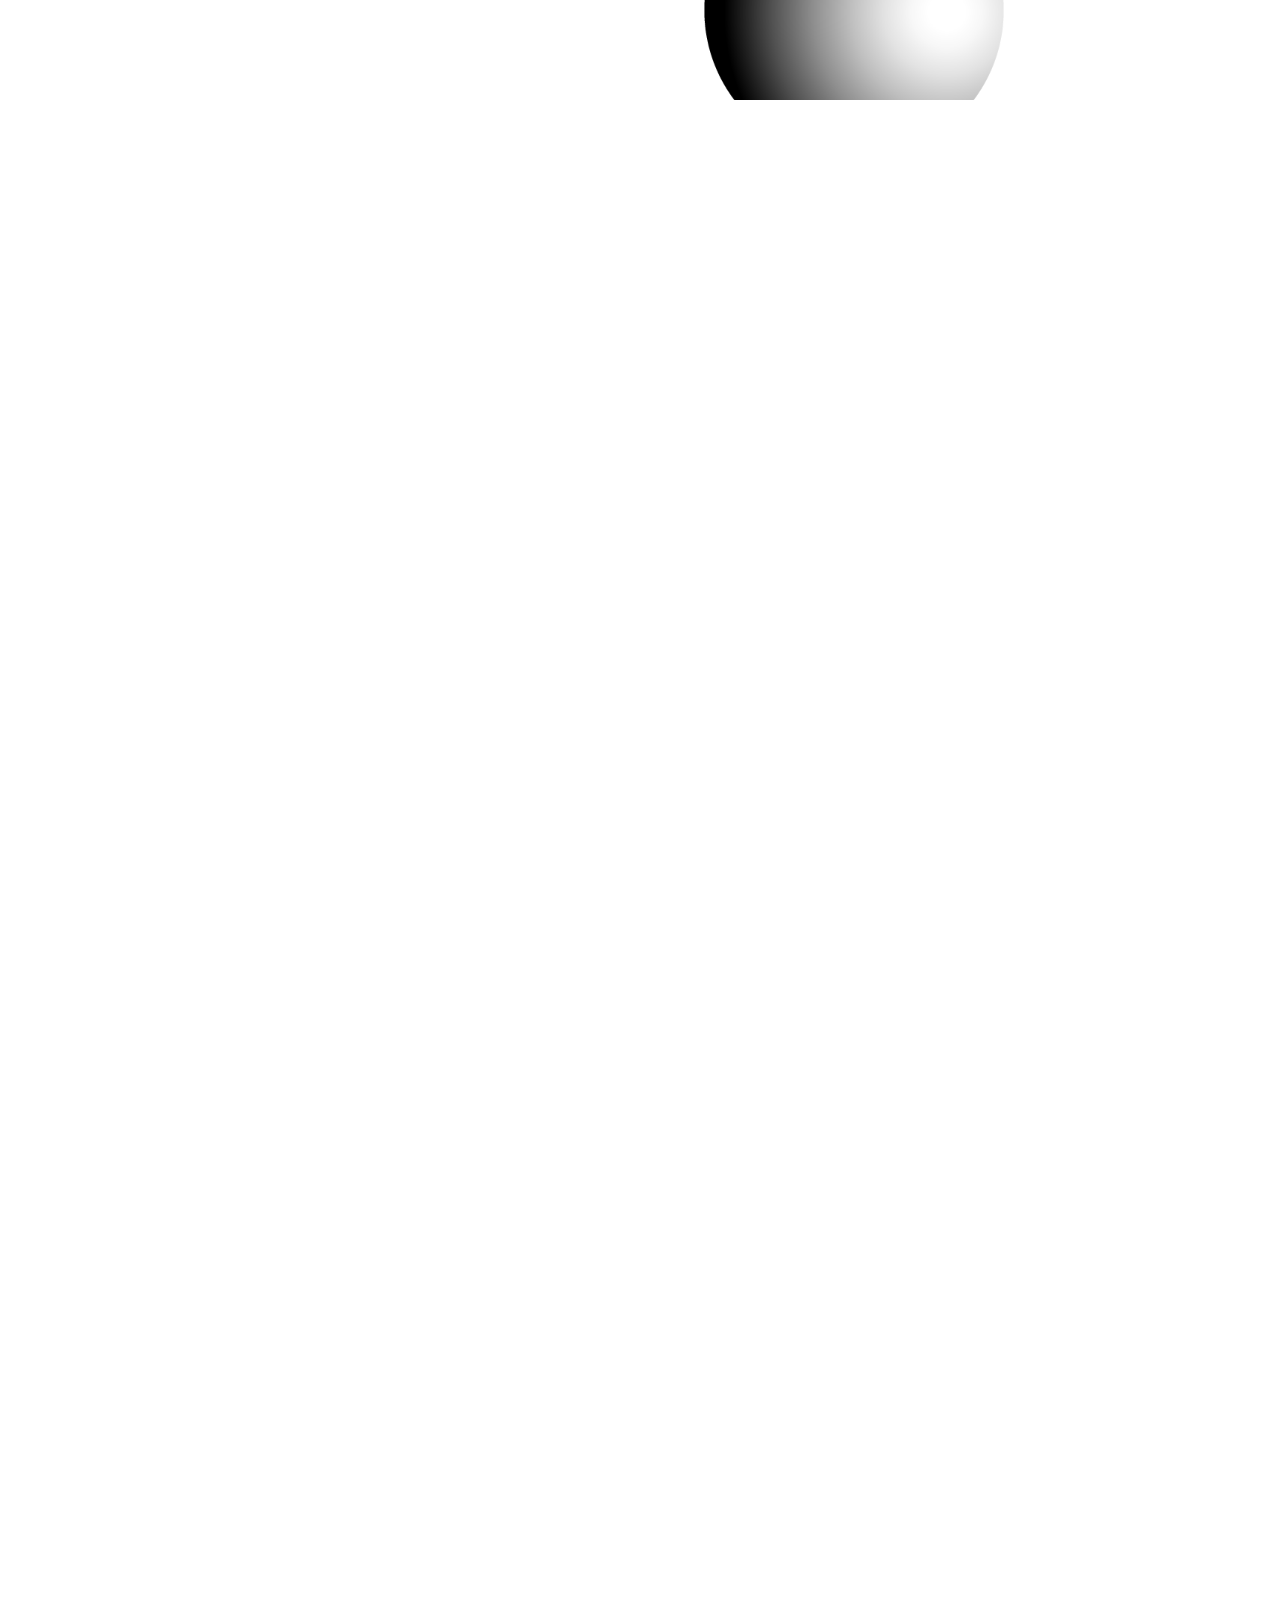
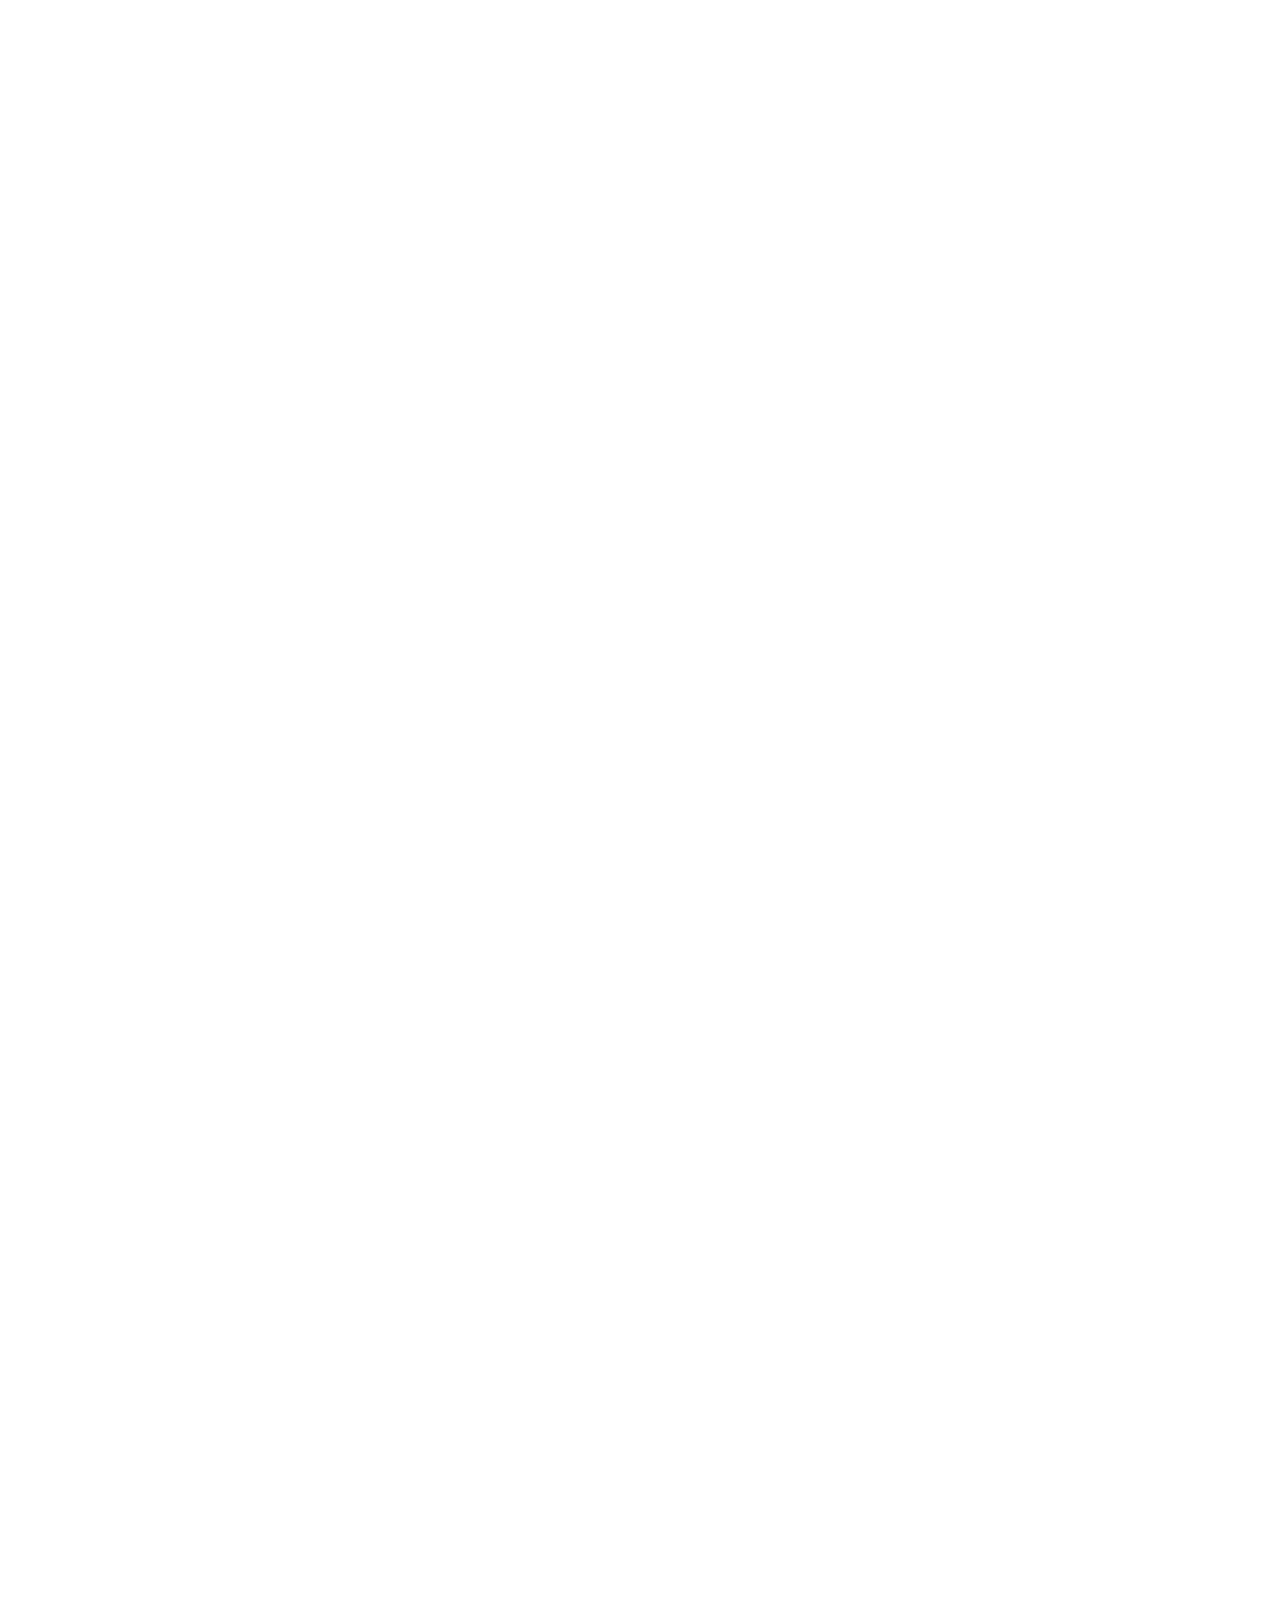
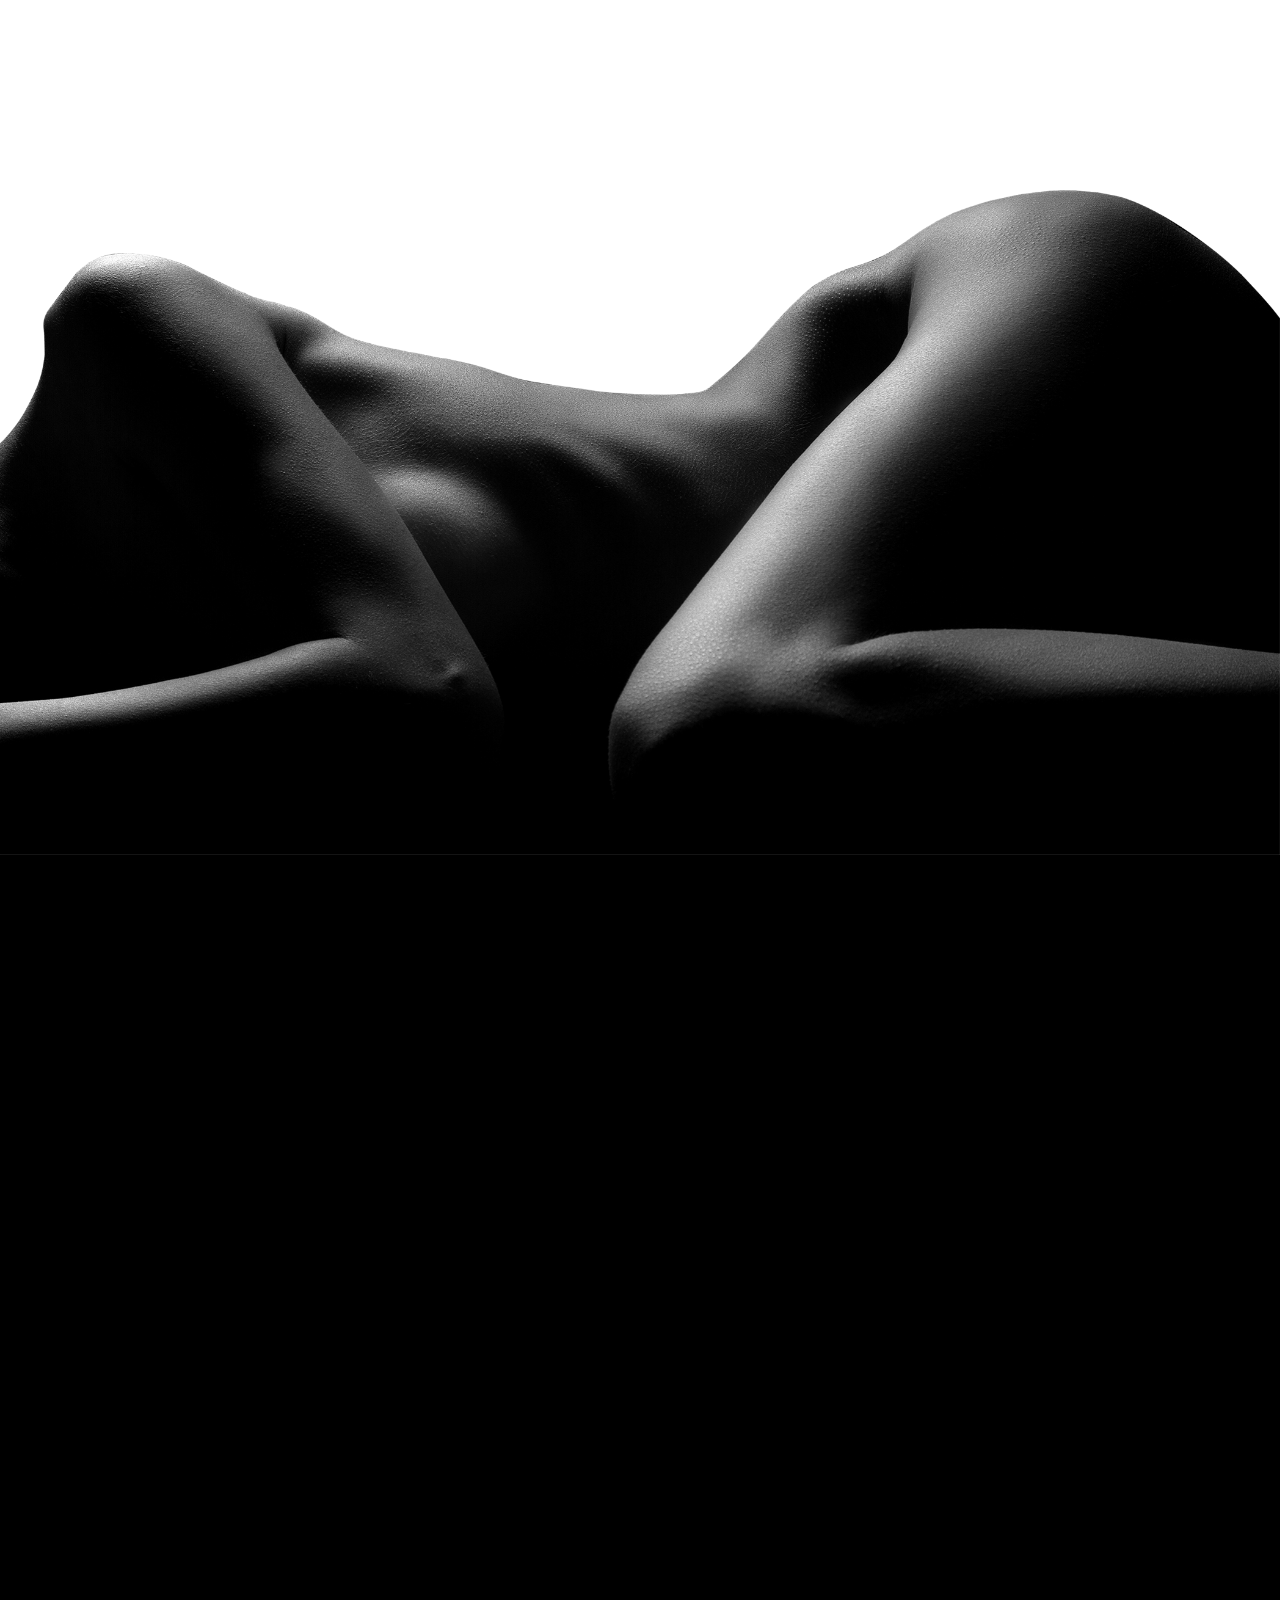
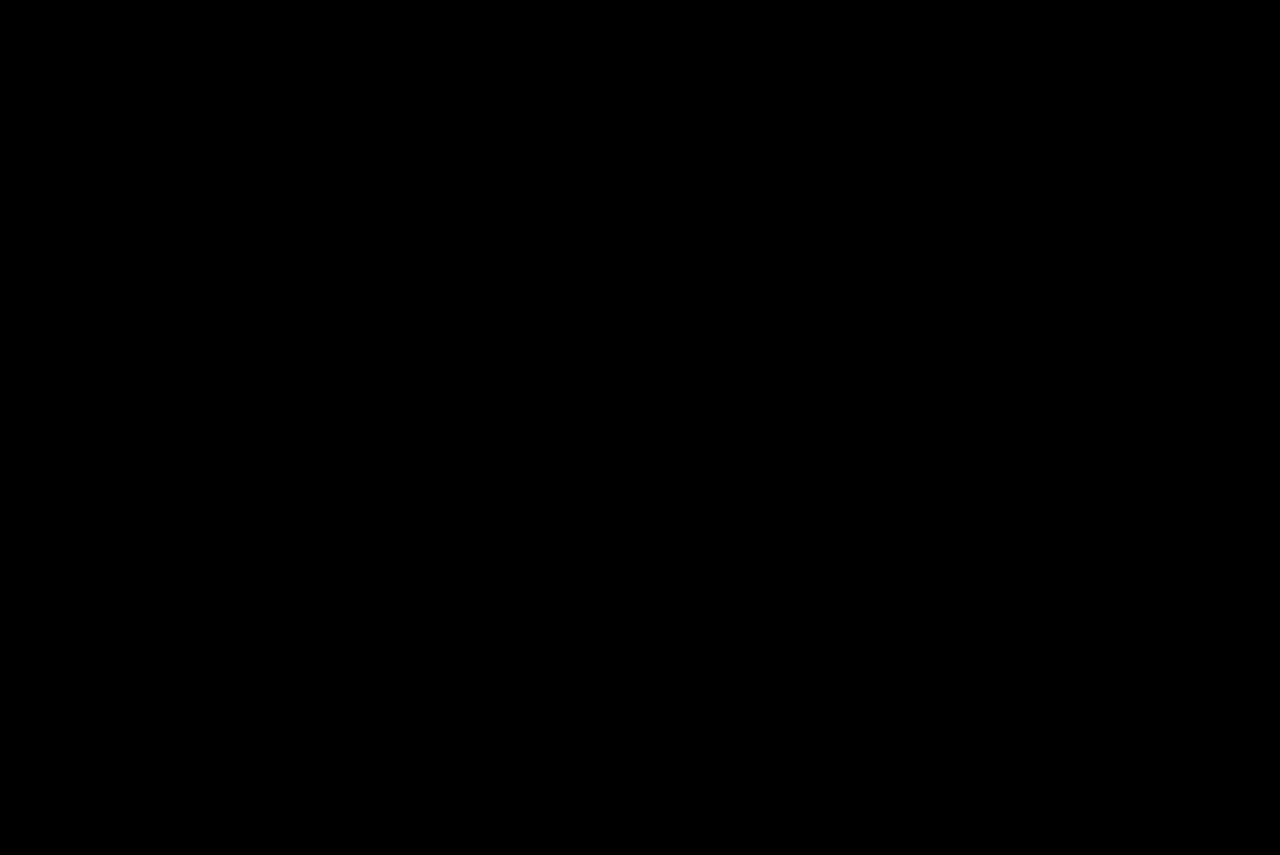
==== commit 8a131802: "animaciones OnScroll con ScrollOut" ====
--- a/index.html
+++ b/index.html
@@ -4,7 +4,7 @@
     <meta charset="UTF-8">
     <meta name="viewport" content="width=device-width, initial-scale=1.0">
     <title>KA ZEPHYR Planets System</title>
-    <link rel="stylesheet" href="style/style.css">
+    <link rel="stylesheet" href="css/main.css">
      
     <script type="text/javascript" src="script/scroll-out.js"></script> 
     <script src="script/jquery-3.5.1.min.js"></script>  
@@ -297,19 +297,19 @@
         <div class="sol">
            <div class="solbox">
             <div class="sol1">
-                <p id="sol11">SOL</p>
-                <a id="solbutton" class="solbtn" href="#">What does the Sol Boutique have for me?</a>
+                <p id="sol11" data-scroll>SOL</p>
+                <a class="solbtn" href="#" data-scroll>What does the Sol Boutique have for me?</a>
             </div>
             <div class="solcopy">
-                 <p class="solcopy1">"Make your wardrobe come alive with garments and accesories that align with the cosmos and let the forces of the mystical flow through your style in harmony with your divine power...</p>
-                 <p class="solcopy2">...Spread your light and vibrations wearing our organic exclusive collections designed with awareness in the spiritual and metaphysical world transforming your feelings and emotions into creative expression Finding balance in the whole."</p>
+                 <p class="solcopy1" data-scroll>"Make your wardrobe come alive with garments and accesories that align with the cosmos and let the forces of the mystical flow through your style in harmony with your divine power...</p>
+                 <p class="solcopy2" data-scroll>...Spread your light and vibrations wearing our organic exclusive collections designed with awareness in the spiritual and metaphysical world transforming your feelings and emotions into creative expression Finding balance in the whole."</p>
             </div>
           </div>
             
         </div>   
 
         <section class="solsetting">
-          <div class="solicondiv">
+          <div class="solicondiv" data-scroll>
                <img src="images/sol.svg" id="solicon">      
           </div> 
       </section>        
@@ -325,24 +325,27 @@
 
               <div class="lunasky">
                 <div>
-                  <img src="images/luna.svg" class="lunaicon"> 
+                  <img src="images/luna.svg" class="lunaicon" data-scroll> 
                 </div>
+              
+
+              
                 <div>
-                  <img src="images/luna_stars.svg" class="lunastars"> 
+                  <img src="images/luna_stars.svg" class="lunastars" data-scroll> 
                 </div>
               </div>
-
+            
 
             <div class="lunabox">
               <div class="luna1">
-                <p class="luna1-1">LUNA</p>
-                <a class="lunabtn" href="#">What does the Luna Boutique have for me?</a>
+                <p class="luna1-1" data-scroll>LUNA</p>
+                <a class="lunabtn" href="#" data-scroll>What does the Luna Boutique have for me?</a>
               </div>
              
       
               <div class="lunacopy">
-                <p class="lunacopy1">"Elevate yourself discovering our Exclusive lifestyle essentials, magic gifts intentionally put together as a seed for you to be able to see the world with more clarity & transparency....</p>
-                <p class="lunacopy2">...Uplift your spirit thru the fulfillment of your soul, leaving preconceived opinions & labels following your own path to thrive & grow, guided by our Essentials Kits created from the heart and only with pure intentions."</p>
+                <p class="lunacopy1" data-scroll>"Elevate yourself discovering our Exclusive lifestyle essentials, magic gifts intentionally put together as a seed for you to be able to see the world with more clarity & transparency....</p>
+                <p class="lunacopy2" data-scroll>...Uplift your spirit thru the fulfillment of your soul, leaving preconceived opinions & labels following your own path to thrive & grow, guided by our Essentials Kits created from the heart and only with pure intentions."</p>
               </div>
             </div>  
            </div> 
@@ -438,26 +441,11 @@
        
               });
            });
-      
-      
-      </script>
-    
-    <script type="text/javascript">
-        let solicon = document.getElementById("solicon");
-     
-      
-        window.addEventListener('scroll', function(){
-         var value = window.scrollY;
          
-         solicon.style.bottom = value * -0.2 + 'px';
-           
-      })
-    
-    </script>
-    
-    
-
-<script src="script/typing.js"></script>
+          </script>
+    
+
+<script src="script/typing.js"> </script>
  
 
 
@@ -471,12 +459,7 @@
 <script type="text/javascript" src="script/scroll-out.js"></script> 
 
 <script type="text/javascript">
-  ScrollOut({
-        viewportY: 1,
-        targets: '#sol11,#solbutton,.solcopy1,.solcopy2,.solicondiv,#solicon',
-        
-
-  })
+  ScrollOut();
 
 
 </script>
--- a/css/main.css
+++ b/css/main.css
@@ -0,0 +1,930 @@
+@import url("https://fonts.googleapis.com/css2?family=Cormorant+Garamond:wght@300&family=Oranienbaum&family=Playfair+Display&family=Yanone+Kaffeesatz:wght@200&display=swap");
+html {
+  overflow-x: hidden;
+}
+
+body {
+  margin: 0px;
+  padding: 0px;
+}
+
+.navbar {
+  position: absolute;
+  z-index: 10;
+}
+
+.navlogo {
+  position: fixed;
+  margin-top: 1%;
+  margin-left: 1%;
+  z-index: 10;
+}
+
+.navmenu {
+  position: fixed;
+  margin-top: 1%;
+  margin-right: 1%;
+  right: 0;
+  z-index: 10;
+}
+
+.hero {
+  position: relative;
+  height: 100vh;
+  width: 100%;
+}
+
+.hero video {
+  width: 100%;
+  height: 100%;
+  position: absolute;
+  top: 0;
+  left: 0;
+  z-index: -20;
+  -o-object-fit: cover;
+     object-fit: cover;
+}
+
+.planets {
+  height: 800px;
+  width: 100%;
+  position: relative;
+  background-color: #ffffff;
+}
+
+#main {
+  height: 100%;
+  width: 100%;
+  position: absolute;
+  overflow: hidden;
+}
+
+#object1 {
+  position: absolute;
+  top: 10%;
+  left: -2%;
+}
+
+#object2 {
+  position: absolute;
+  top: 40%;
+  left: 13%;
+  z-index: 2;
+}
+
+#object3 {
+  position: absolute;
+  top: -5%;
+  left: 30%;
+}
+
+#object4 {
+  position: absolute;
+  left: 72%;
+  top: -15%;
+}
+
+#object5 {
+  position: absolute;
+  left: 15%;
+  top: 70%;
+  z-index: 2;
+}
+
+#object6 {
+  position: absolute;
+  left: 90%;
+  top: 40%;
+  z-index: 2;
+}
+
+#object7 {
+  position: absolute;
+  top: 70%;
+  left: 55%;
+}
+
+.img1 {
+  -webkit-animation: circle1 30s linear infinite;
+          animation: circle1 30s linear infinite;
+}
+
+.img2 {
+  -webkit-animation: circle2 30s linear infinite;
+          animation: circle2 30s linear infinite;
+}
+
+.img3 {
+  -webkit-animation: circle3 40s linear infinite;
+          animation: circle3 40s linear infinite;
+}
+
+.img4 {
+  -webkit-animation: circle4 50s linear infinite;
+          animation: circle4 50s linear infinite;
+}
+
+.img5 {
+  -webkit-animation: circle5 70s linear infinite;
+          animation: circle5 70s linear infinite;
+}
+
+.img6 {
+  -webkit-animation: circle6 30s linear infinite;
+          animation: circle6 30s linear infinite;
+}
+
+.img7 {
+  -webkit-animation: circle7 50s linear infinite;
+          animation: circle7 50s linear infinite;
+}
+
+@-webkit-keyframes circle1 {
+  from {
+    -webkit-transform: rotate(0deg) translate(-30px) rotate(0deg);
+            transform: rotate(0deg) translate(-30px) rotate(0deg);
+  }
+  to {
+    -webkit-transform: rotate(360deg) translate(-30px) rotate(360deg);
+            transform: rotate(360deg) translate(-30px) rotate(360deg);
+  }
+}
+
+@keyframes circle1 {
+  from {
+    -webkit-transform: rotate(0deg) translate(-30px) rotate(0deg);
+            transform: rotate(0deg) translate(-30px) rotate(0deg);
+  }
+  to {
+    -webkit-transform: rotate(360deg) translate(-30px) rotate(360deg);
+            transform: rotate(360deg) translate(-30px) rotate(360deg);
+  }
+}
+
+@-webkit-keyframes circle2 {
+  from {
+    -webkit-transform: rotate(360deg) translate(-30px) rotate(360deg);
+            transform: rotate(360deg) translate(-30px) rotate(360deg);
+  }
+  to {
+    -webkit-transform: rotate(0deg) translate(-30px) rotate(0deg);
+            transform: rotate(0deg) translate(-30px) rotate(0deg);
+  }
+}
+
+@keyframes circle2 {
+  from {
+    -webkit-transform: rotate(360deg) translate(-30px) rotate(360deg);
+            transform: rotate(360deg) translate(-30px) rotate(360deg);
+  }
+  to {
+    -webkit-transform: rotate(0deg) translate(-30px) rotate(0deg);
+            transform: rotate(0deg) translate(-30px) rotate(0deg);
+  }
+}
+
+@-webkit-keyframes circle3 {
+  from {
+    -webkit-transform: rotate(360deg) translate(-30px) rotate(360deg);
+            transform: rotate(360deg) translate(-30px) rotate(360deg);
+  }
+  to {
+    -webkit-transform: rotate(0deg) translate(-30px) rotate(0deg);
+            transform: rotate(0deg) translate(-30px) rotate(0deg);
+  }
+}
+
+@keyframes circle3 {
+  from {
+    -webkit-transform: rotate(360deg) translate(-30px) rotate(360deg);
+            transform: rotate(360deg) translate(-30px) rotate(360deg);
+  }
+  to {
+    -webkit-transform: rotate(0deg) translate(-30px) rotate(0deg);
+            transform: rotate(0deg) translate(-30px) rotate(0deg);
+  }
+}
+
+@-webkit-keyframes circle4 {
+  from {
+    -webkit-transform: rotate(360deg) translate(-60px) rotate(360deg);
+            transform: rotate(360deg) translate(-60px) rotate(360deg);
+  }
+  to {
+    -webkit-transform: rotate(0deg) translate(-60px) rotate(0deg);
+            transform: rotate(0deg) translate(-60px) rotate(0deg);
+  }
+}
+
+@keyframes circle4 {
+  from {
+    -webkit-transform: rotate(360deg) translate(-60px) rotate(360deg);
+            transform: rotate(360deg) translate(-60px) rotate(360deg);
+  }
+  to {
+    -webkit-transform: rotate(0deg) translate(-60px) rotate(0deg);
+            transform: rotate(0deg) translate(-60px) rotate(0deg);
+  }
+}
+
+@-webkit-keyframes circle5 {
+  from {
+    -webkit-transform: rotate(360deg) translate(-80px) rotate(360deg);
+            transform: rotate(360deg) translate(-80px) rotate(360deg);
+  }
+  to {
+    -webkit-transform: rotate(0deg) translate(-80px) rotate(0deg);
+            transform: rotate(0deg) translate(-80px) rotate(0deg);
+  }
+}
+
+@keyframes circle5 {
+  from {
+    -webkit-transform: rotate(360deg) translate(-80px) rotate(360deg);
+            transform: rotate(360deg) translate(-80px) rotate(360deg);
+  }
+  to {
+    -webkit-transform: rotate(0deg) translate(-80px) rotate(0deg);
+            transform: rotate(0deg) translate(-80px) rotate(0deg);
+  }
+}
+
+@-webkit-keyframes circle6 {
+  from {
+    -webkit-transform: rotate(360deg) translate(-30px) rotate(360deg);
+            transform: rotate(360deg) translate(-30px) rotate(360deg);
+  }
+  to {
+    -webkit-transform: rotate(0deg) translate(-30px) rotate(0deg);
+            transform: rotate(0deg) translate(-30px) rotate(0deg);
+  }
+}
+
+@keyframes circle6 {
+  from {
+    -webkit-transform: rotate(360deg) translate(-30px) rotate(360deg);
+            transform: rotate(360deg) translate(-30px) rotate(360deg);
+  }
+  to {
+    -webkit-transform: rotate(0deg) translate(-30px) rotate(0deg);
+            transform: rotate(0deg) translate(-30px) rotate(0deg);
+  }
+}
+
+@-webkit-keyframes circle7 {
+  from {
+    -webkit-transform: rotate(360deg) translate(-50px) rotate(360deg);
+            transform: rotate(360deg) translate(-50px) rotate(360deg);
+  }
+  to {
+    -webkit-transform: rotate(0deg) translate(-50px) rotate(0deg);
+            transform: rotate(0deg) translate(-50px) rotate(0deg);
+  }
+}
+
+@keyframes circle7 {
+  from {
+    -webkit-transform: rotate(360deg) translate(-50px) rotate(360deg);
+            transform: rotate(360deg) translate(-50px) rotate(360deg);
+  }
+  to {
+    -webkit-transform: rotate(0deg) translate(-50px) rotate(0deg);
+            transform: rotate(0deg) translate(-50px) rotate(0deg);
+  }
+}
+
+#layer {
+  position: absolute;
+  top: 0;
+  left: 0;
+  width: 100%;
+  height: 100vh;
+}
+
+.text {
+  width: 100%;
+  height: 100%;
+  display: -ms-grid;
+  display: grid;
+  place-items: center;
+  -webkit-box-pack: center;
+      -ms-flex-pack: center;
+          justify-content: center;
+  padding: 2rem 0.5rem 0 0.5rem;
+}
+
+.copies {
+  font-family: 'Yanone Kaffeesatz', sans-serif;
+  font-size: 3rem;
+  color: #E2AC85;
+  display: -ms-grid;
+  display: grid;
+  text-align: center;
+  place-items: center;
+  -webkit-box-pack: center;
+      -ms-flex-pack: center;
+          justify-content: center;
+  margin: auto;
+}
+
+.herostick {
+  position: sticky;
+  position: -webkit-sticky;
+  top: 0;
+  z-index: -20;
+}
+
+.girlvideo {
+  position: relative;
+  height: 100vh;
+  width: 100%;
+}
+
+.girlvideo video {
+  width: 100%;
+  height: 100%;
+  position: absolute;
+  top: 0;
+  left: 0;
+  z-index: -2;
+  -o-object-fit: cover;
+     object-fit: cover;
+}
+
+.sol {
+  width: 100%;
+  height: 1300px;
+  position: relative;
+  padding: 0;
+  z-index: 2;
+}
+
+.solbox {
+  position: absolute;
+  top: 50%;
+  left: 50%;
+  -webkit-transform: translate(-50%, -50%);
+          transform: translate(-50%, -50%);
+  display: -webkit-box;
+  display: -ms-flexbox;
+  display: flex;
+  -webkit-box-orient: vertical;
+  -webkit-box-direction: normal;
+      -ms-flex-direction: column;
+          flex-direction: column;
+  -webkit-box-align: center;
+      -ms-flex-align: center;
+          align-items: center;
+  -webkit-box-pack: center;
+      -ms-flex-pack: center;
+          justify-content: center;
+  text-align: center;
+  z-index: 7;
+}
+
+.sol1 {
+  position: relative;
+  margin-bottom: 10px;
+  padding: 3rem 0rem;
+  text-align: center;
+  z-index: 7;
+}
+
+#sol11 {
+  position: relative;
+  font-family: 'Cormorant Garamond', serif;
+  font-size: 15rem;
+  color: #8f8f8f;
+  -webkit-box-pack: center;
+      -ms-flex-pack: center;
+          justify-content: center;
+  text-align: center;
+  padding: 2px 2px;
+  margin: auto;
+  z-index: 7;
+  -webkit-transition: 1s;
+  transition: 1s;
+  -webkit-transform: translateY(70px);
+          transform: translateY(70px);
+  opacity: 0;
+}
+
+#sol11[data-scroll="in"] {
+  -webkit-transform: translateY(0);
+          transform: translateY(0);
+  opacity: 1;
+}
+
+.solbtn {
+  font-family: 'Yanone Kaffeesatz', sans-serif;
+  font-size: 1rem;
+  color: #000000;
+  -webkit-box-pack: center;
+      -ms-flex-pack: center;
+          justify-content: center;
+  text-align: center;
+  margin: auto;
+  border: 1px solid #000000;
+  text-decoration: none;
+  padding: 10px 24px;
+  border-radius: 8px;
+  z-index: 20;
+  -webkit-transform: translateY(-10px);
+          transform: translateY(-10px);
+  -webkit-transition: 1s;
+  transition: 1s;
+  opacity: 0;
+  background-color: #E2AC85;
+}
+
+.solbtn:hover {
+  background-color: #E2AC85 !important;
+}
+
+.solbtn[data-scroll="in"] {
+  -webkit-transform: translateY(0px);
+          transform: translateY(0px);
+  opacity: 1;
+  background-color: #fff;
+}
+
+.solcopy {
+  position: relative;
+  font-family: 'Cormorant Garamond', serif;
+  display: -webkit-box;
+  display: -ms-flexbox;
+  display: flex;
+  -webkit-box-orient: vertical;
+  -webkit-box-direction: normal;
+      -ms-flex-direction: column;
+          flex-direction: column;
+  -webkit-box-align: center;
+      -ms-flex-align: center;
+          align-items: center;
+  -webkit-box-pack: center;
+      -ms-flex-pack: center;
+          justify-content: center;
+  text-align: center;
+  z-index: 7;
+}
+
+.solcopy1 {
+  font-size: 1rem;
+  padding: 2rem 4rem;
+  z-index: 7;
+  -webkit-transform: translateX(-60px);
+          transform: translateX(-60px);
+  -webkit-transition: 1s;
+  transition: 1s;
+  opacity: 0;
+}
+
+.solcopy1[data-scroll="in"] {
+  -webkit-transform: translateX(0px);
+          transform: translateX(0px);
+  opacity: 1;
+}
+
+.solcopy2 {
+  font-size: 1rem;
+  padding: 2rem 4rem;
+  z-index: 7;
+  -webkit-transform: translateX(60px);
+          transform: translateX(60px);
+  -webkit-transition: 1s;
+  transition: 1s;
+  opacity: 0;
+}
+
+.solcopy2[data-scroll="in"] {
+  -webkit-transform: translateX(0px);
+          transform: translateX(0px);
+  opacity: 1;
+}
+
+.solicondiv {
+  position: relative;
+  height: 100vh;
+  width: 100%;
+  margin: 0;
+  padding: 0;
+  -webkit-transform: translateY(100px);
+          transform: translateY(100px);
+  -webkit-transition: 3s;
+  transition: 3s;
+  opacity: 0;
+}
+
+.solicondiv[data-scroll="in"] {
+  -webkit-transform: translateY(0px);
+          transform: translateY(0px);
+  opacity: 1;
+}
+
+#solicon {
+  z-index: 6;
+  position: absolute;
+  top: 35%;
+  left: 50%;
+  -webkit-transform: translate(-50%, -50%);
+          transform: translate(-50%, -50%);
+  padding: 0;
+  margin: 0;
+}
+
+.solsetting {
+  position: sticky;
+  position: -webkit-sticky;
+  top: 0;
+  z-index: 6;
+  margin: 0;
+  padding: 0;
+}
+
+.moonlanding {
+  font-size: 0;
+}
+
+.luna {
+  width: 100%;
+  height: 1600px;
+  position: relative;
+  top: 0;
+  left: 0;
+  margin: 0;
+  padding: 0;
+  z-index: 5;
+  background-color: #000000;
+}
+
+.lunasky {
+  position: relative;
+  height: 100vh;
+  width: 100%;
+  margin: 0;
+  padding: 0;
+  z-index: 6;
+}
+
+.lunaicon {
+  position: absolute;
+  top: 100%;
+  left: 50%;
+  -webkit-transform: translate(-50%, -50%);
+          transform: translate(-50%, -50%);
+  padding: 0;
+  margin: 0;
+  z-index: 6;
+  -webkit-transition: 3s;
+  transition: 3s;
+  opacity: 0;
+  overflow: hidden;
+}
+
+.lunaicon[data-scroll="in"] {
+  top: 50%;
+  opacity: 1;
+  overflow: hidden;
+}
+
+.lunastars {
+  position: absolute;
+  top: 100%;
+  left: 50%;
+  -webkit-transform: translate(-50%, -50%);
+          transform: translate(-50%, -50%);
+  padding: 0;
+  margin: 0;
+  z-index: 6;
+  -webkit-transition: 3s;
+  transition: 3s;
+  opacity: 0;
+  overflow: hidden;
+}
+
+.lunastars[data-scroll="in"] {
+  top: 50%;
+  -webkit-transition-delay: 1s;
+          transition-delay: 1s;
+  opacity: 1;
+  overflow: hidden;
+}
+
+.lunabox {
+  position: absolute;
+  top: 50%;
+  left: 50%;
+  -webkit-transform: translate(-50%, -50%);
+          transform: translate(-50%, -50%);
+  display: -webkit-box;
+  display: -ms-flexbox;
+  display: flex;
+  -webkit-box-orient: vertical;
+  -webkit-box-direction: normal;
+      -ms-flex-direction: column;
+          flex-direction: column;
+  -webkit-box-align: center;
+      -ms-flex-align: center;
+          align-items: center;
+  -webkit-box-pack: center;
+      -ms-flex-pack: center;
+          justify-content: center;
+  text-align: center;
+  z-index: 7;
+}
+
+.luna1 {
+  position: relative;
+  margin-bottom: 10px;
+  padding: 3rem;
+  text-align: center;
+  z-index: 7;
+}
+
+.luna1-1 {
+  font-family: 'Cormorant Garamond', serif;
+  font-size: 10rem;
+  color: #ffffff;
+  -webkit-box-pack: center;
+      -ms-flex-pack: center;
+          justify-content: center;
+  text-align: center;
+  padding: 2px 2px;
+  margin: auto;
+  z-index: 7;
+  -webkit-transition: 1s;
+  transition: 1s;
+  -webkit-transform: translateY(70px);
+          transform: translateY(70px);
+  opacity: 0;
+}
+
+.luna1-1[data-scroll="in"] {
+  -webkit-transform: translateY(0);
+          transform: translateY(0);
+  opacity: 1;
+}
+
+.lunabtn {
+  font-family: 'Yanone Kaffeesatz', sans-serif;
+  font-size: 1rem;
+  color: #ffffff;
+  -webkit-box-pack: center;
+      -ms-flex-pack: center;
+          justify-content: center;
+  text-align: center;
+  margin: auto;
+  border: 1px solid #ffffff;
+  text-decoration: none;
+  padding: 10px 24px;
+  border-radius: 8px;
+  z-index: 20;
+  -webkit-transform: translateY(-10px);
+          transform: translateY(-10px);
+  -webkit-transition: 1s;
+  transition: 1s;
+  opacity: 0;
+  background-color: #D6BFDD;
+}
+
+.lunabtn[data-scroll="in"] {
+  -webkit-transform: translateY(0px);
+          transform: translateY(0px);
+  opacity: 1;
+  background-color: #000;
+}
+
+.lunabtn:hover {
+  background-color: #D6BFDD !important;
+}
+
+.lunacopy {
+  position: relative;
+  font-family: 'Cormorant Garamond', serif;
+  display: -webkit-box;
+  display: -ms-flexbox;
+  display: flex;
+  -webkit-box-orient: vertical;
+  -webkit-box-direction: normal;
+      -ms-flex-direction: column;
+          flex-direction: column;
+  -webkit-box-align: center;
+      -ms-flex-align: center;
+          align-items: center;
+  -webkit-box-pack: center;
+      -ms-flex-pack: center;
+          justify-content: center;
+  text-align: center;
+  z-index: 7;
+}
+
+.lunacopy1 {
+  font-size: 1rem;
+  padding: 2rem 4rem;
+  z-index: 7;
+  color: #ffffff;
+  -webkit-transform: translateX(-60px);
+          transform: translateX(-60px);
+  -webkit-transition: 1s;
+  transition: 1s;
+  opacity: 0;
+}
+
+.lunacopy1[data-scroll="in"] {
+  -webkit-transform: translateX(0px);
+          transform: translateX(0px);
+  opacity: 1;
+}
+
+.lunacopy2 {
+  font-size: 1rem;
+  padding: 2rem 4rem;
+  z-index: 7;
+  color: #ffffff;
+  -webkit-transform: translateX(60px);
+          transform: translateX(60px);
+  -webkit-transition: 1s;
+  transition: 1s;
+  opacity: 0;
+}
+
+.lunacopy2[data-scroll="in"] {
+  -webkit-transform: translateX(0px);
+          transform: translateX(0px);
+  opacity: 1;
+}
+
+@media (min-width: 500px) {
+  .title {
+    font-size: 5rem;
+  }
+  .txt-type {
+    font-size: 3.5rem;
+    padding: 0 1rem 0 1rem;
+    text-align: center;
+  }
+  #sol11 {
+    font-size: 15rem;
+  }
+  .solbtn {
+    font-size: 1rem;
+  }
+  .luna1-1 {
+    font-size: 10rem;
+  }
+  .lunabtn {
+    font-size: 1rem;
+  }
+  #solicon {
+    height: 280px;
+    width: 281px;
+  }
+  .lunaicon {
+    height: 170.814px;
+    width: 170.814px;
+  }
+  .lunastars {
+    height: 250.33px;
+    width: 250.33px;
+  }
+  .solcopy1 {
+    font-size: 1rem;
+  }
+  .solcopy2 {
+    font-size: 1rem;
+  }
+  .lunacopy1 {
+    font-size: 1rem;
+  }
+  .lunacopy2 {
+    font-size: 1rem;
+  }
+}
+
+@media (min-width: 800px) {
+  .title {
+    font-size: 7rem;
+  }
+  .txt-type {
+    font-size: 5.5rem;
+  }
+  #sol11 {
+    font-size: 22rem;
+  }
+  .solbtn {
+    font-size: 1.3rem;
+  }
+  .luna1-1 {
+    font-size: 15rem;
+  }
+  .lunabtn {
+    font-size: 1.3rem;
+  }
+  #solicon {
+    height: 450px;
+    width: 452px;
+  }
+  .lunaicon {
+    height: 180.814px;
+    width: 180.814px;
+  }
+  .lunastars {
+    height: 290.33px;
+    width: 290.33px;
+  }
+  .solcopy1 {
+    font-size: 1.2rem;
+  }
+  .solcopy2 {
+    font-size: 1.2rem;
+  }
+  .lunacopy1 {
+    font-size: 1.2rem;
+  }
+  .lunacopy2 {
+    font-size: 1.2rem;
+  }
+}
+
+@media (min-width: 1200px) {
+  .title {
+    font-size: 9rem;
+  }
+  .txt-type {
+    font-size: 7.5rem;
+  }
+  #sol11 {
+    font-size: 28rem;
+  }
+  .solbtn {
+    font-size: 1.5rem;
+  }
+  .luna1-1 {
+    font-size: 20rem;
+  }
+  .lunabtn {
+    font-size: 1.5rem;
+  }
+  #solicon {
+    height: 543px;
+    width: 545px;
+  }
+  .lunaicon {
+    height: 242.814px;
+    width: 242.814px;
+  }
+  .lunastars {
+    height: 373.33px;
+    width: 373.33px;
+  }
+  .solcopy1 {
+    font-size: 1.3rem;
+  }
+  .solcopy2 {
+    font-size: 1.3rem;
+  }
+  .lunacopy1 {
+    font-size: 1.3rem;
+  }
+  .lunacopy2 {
+    font-size: 1.3rem;
+  }
+}
+
+/* cursor */
+.txt-type > .txt {
+  border-right: 0.1rem solid #000;
+}
+
+.bodymountain {
+  z-index: 9;
+  width: 100%;
+  height: 100%;
+  position: relative;
+  margin: 0;
+  padding: 0;
+}
+
+.daytonight {
+  position: relative;
+  background-color: white;
+  z-index: -2;
+  font-size: 0;
+}
+
+.moonlanding {
+  font-size: 0;
+}
+
+.fade {
+  position: fixed;
+  top: 0;
+  left: 0;
+  width: 100%;
+  height: 100%;
+  background-color: #000000;
+  z-index: -1;
+  opacity: 0;
+  overflow: hidden;
+}
+/*# sourceMappingURL=main.css.map */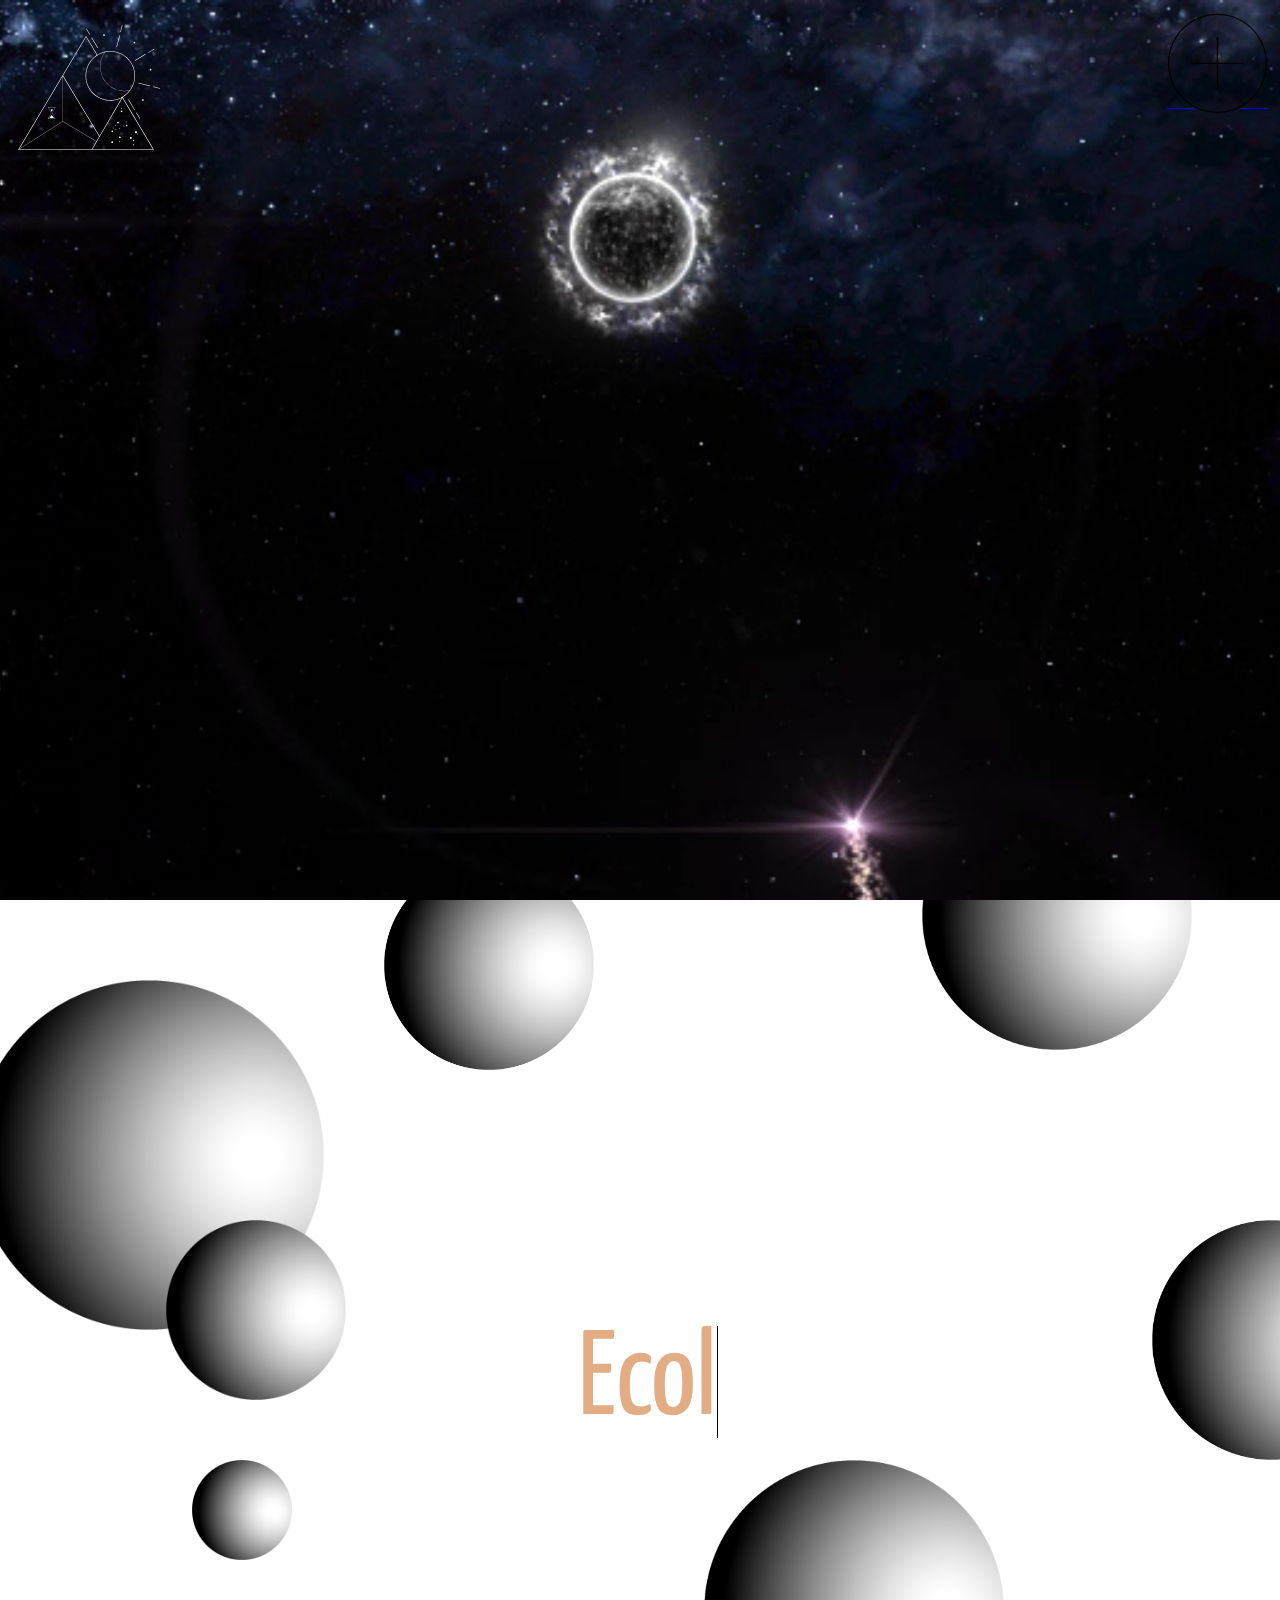
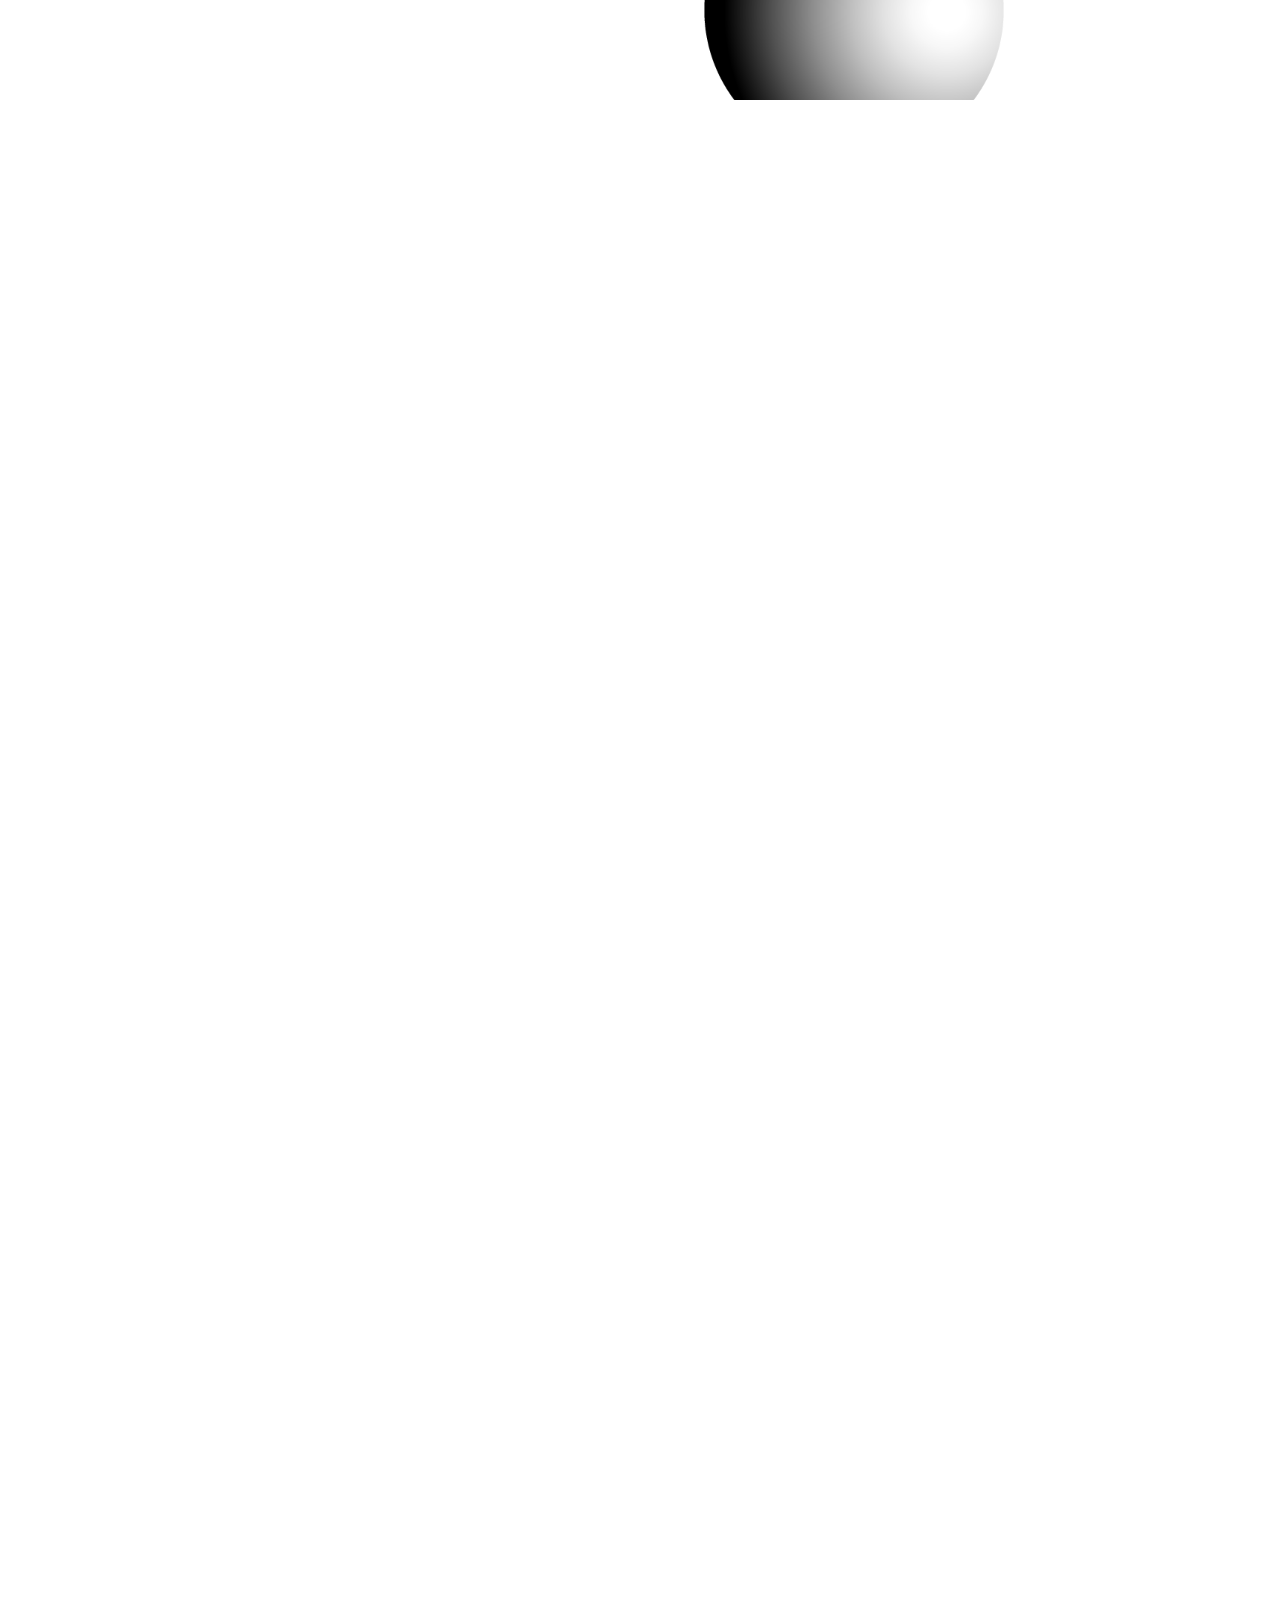
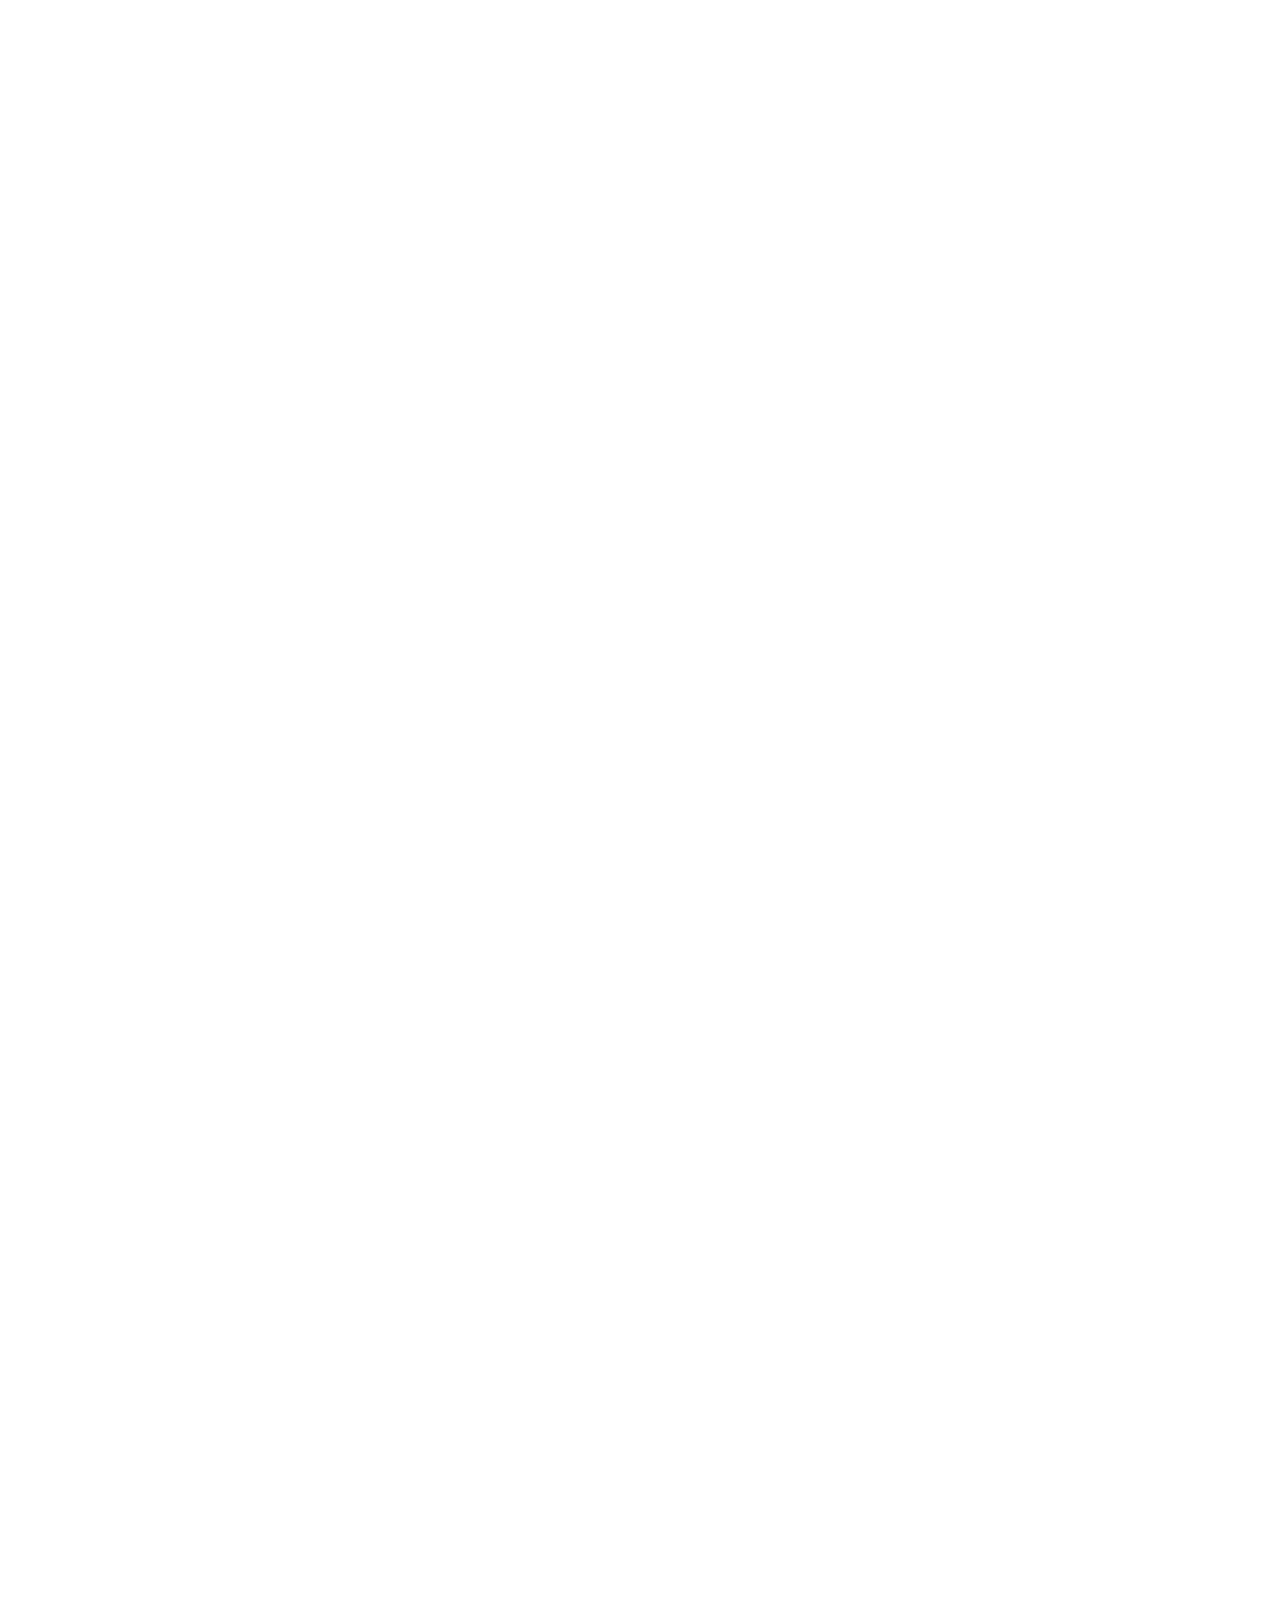
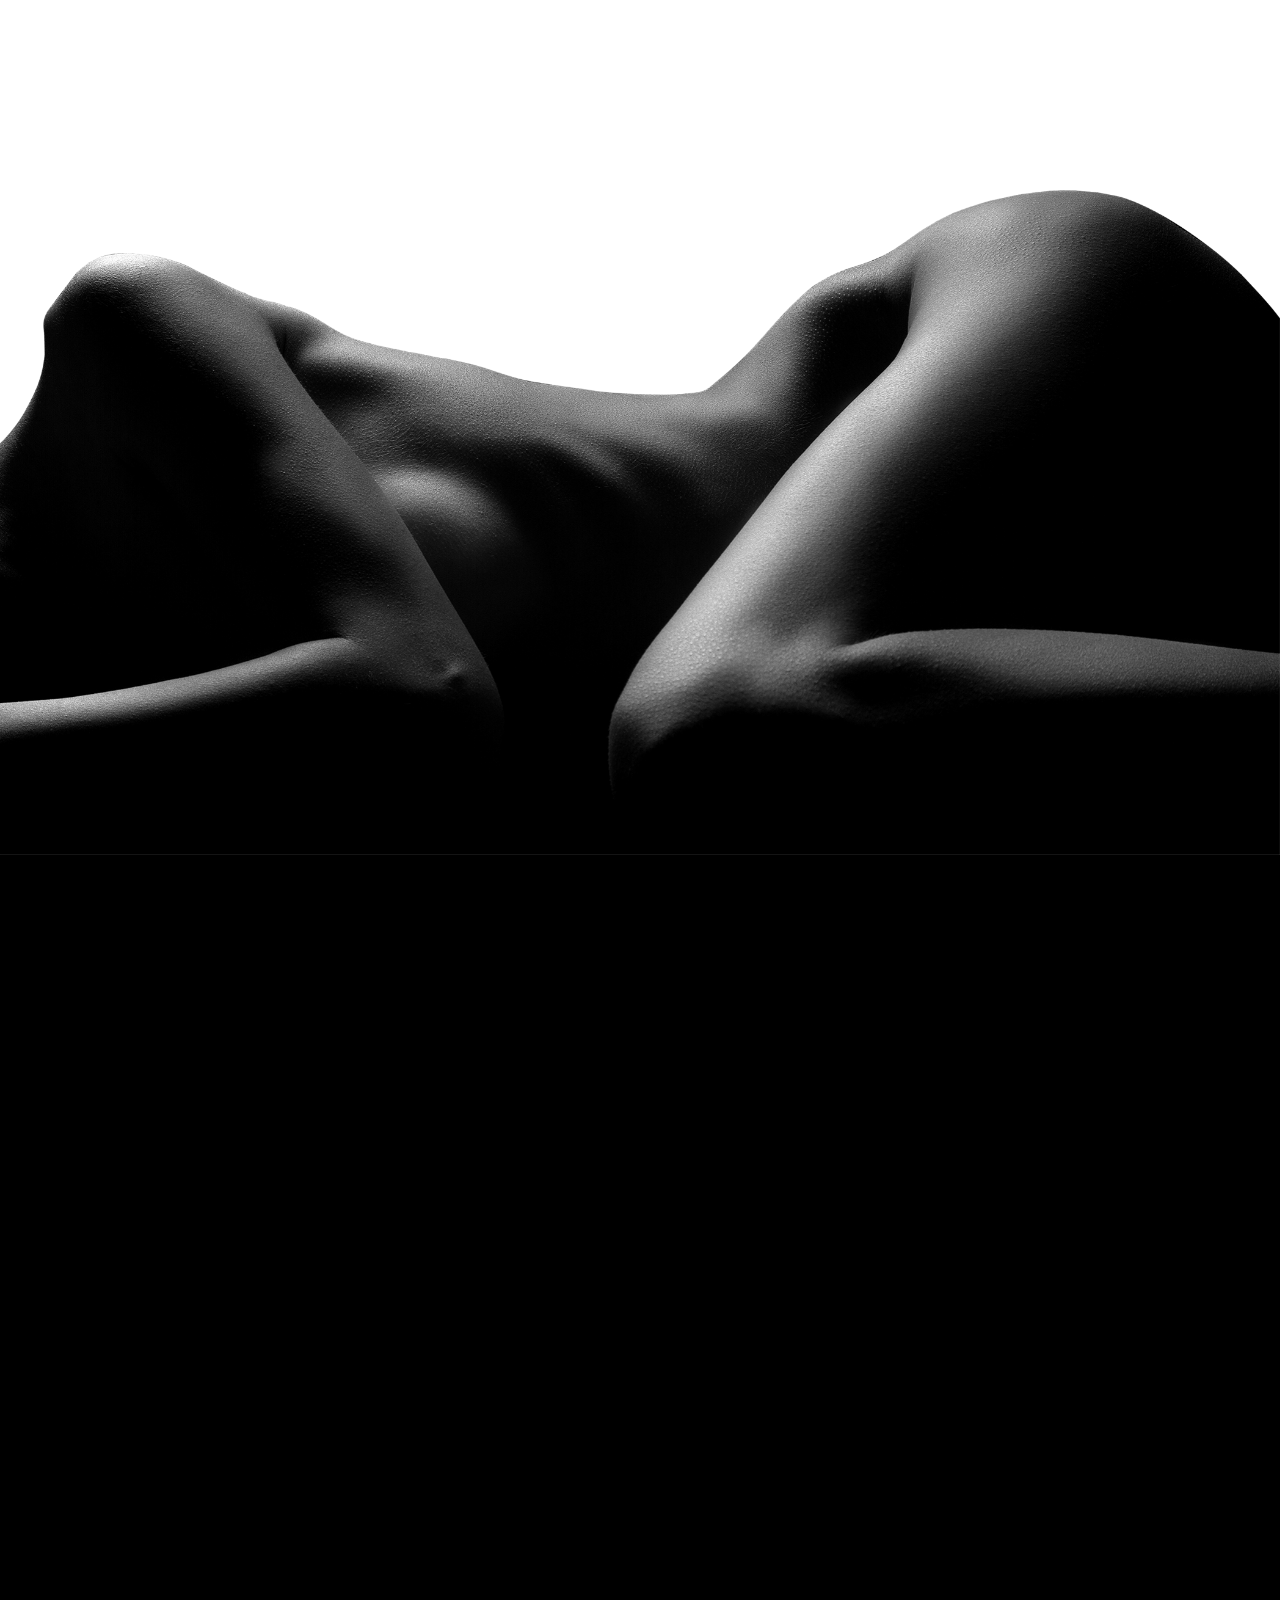
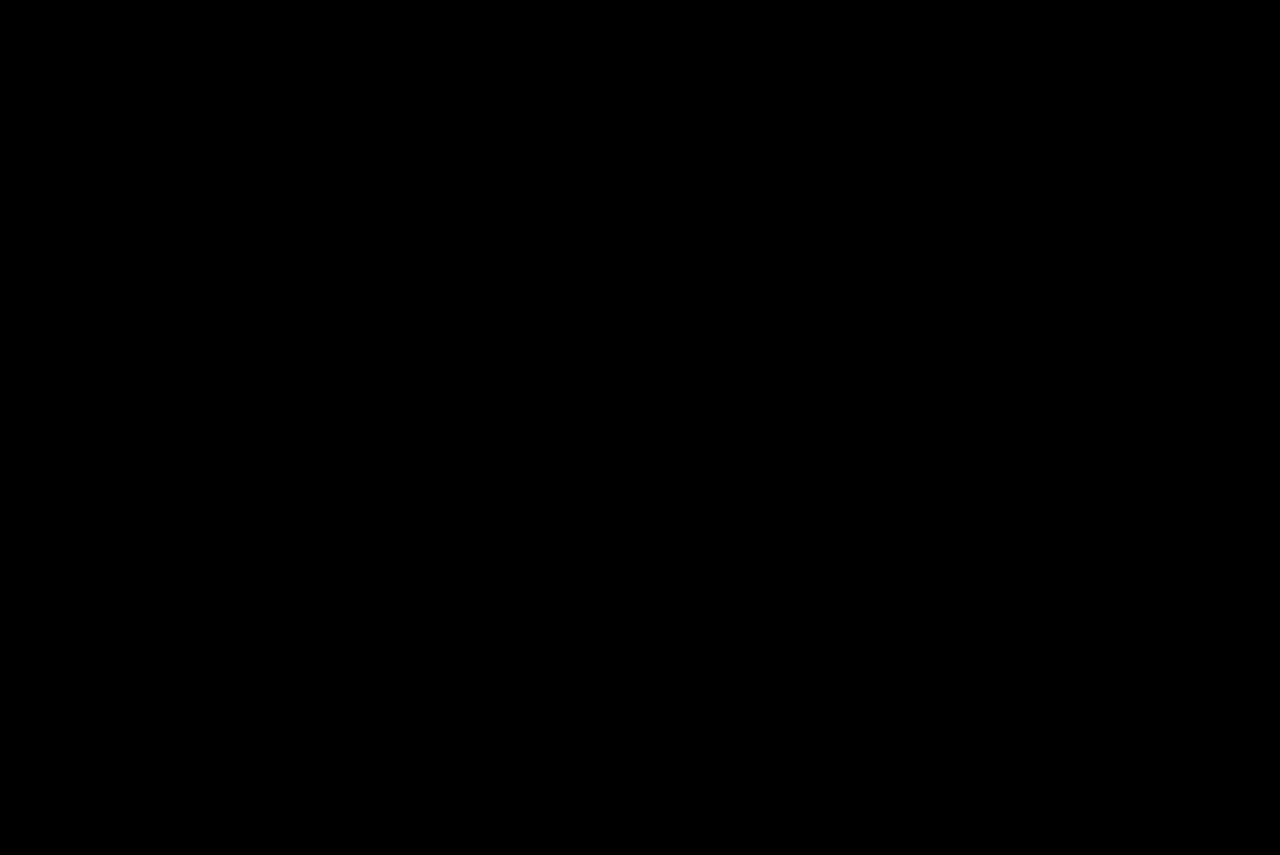
==== commit 2201da62: "Menu Full Screen" ====
--- a/index.html
+++ b/index.html
@@ -2,7 +2,7 @@
 <html lang="en">
 <head>
     <meta charset="UTF-8">
-    <meta name="viewport" content="width=device-width, initial-scale=1.0">
+    <meta name="viewport" content="width=device-width, user-scalable=no, initial-scale=1.0, maximum-scale=1.0, minimum-scale=1.0">
     <title>KA ZEPHYR Planets System</title>
     <link rel="stylesheet" href="css/main.css">
      
@@ -215,17 +215,8 @@
             </div>
 
            <div class="navmenu">
-               <a href="#" class="menu">
-                <svg version="1.1" id="menusvg" xmlns="http://www.w3.org/2000/svg" xmlns:xlink="http://www.w3.org/1999/xlink" x="0px" y="0px"
-                width="83.075px" height="82.869px" viewBox="0 0 83.075 82.869" enable-background="new 0 0 83.075 82.869" xml:space="preserve">
-             <g>
-               <path  class="menu" fill="#FFFFFF" d="M41.696,81.442c-21.918,0-39.75-17.832-39.75-39.75s17.832-39.75,39.75-39.75s39.75,17.832,39.75,39.75
-                 S63.614,81.442,41.696,81.442z M41.696,2.942c-21.367,0-38.75,17.383-38.75,38.75s17.383,38.75,38.75,38.75
-                 s38.75-17.383,38.75-38.75S63.063,2.942,41.696,2.942z"/>
-             </g>
-             <polygon class="menu" fill="#FFFFFF" points="62.784,41.192 42.196,41.192 42.196,20.604 41.196,20.604 41.196,41.192 20.606,41.192 
-               20.606,42.192 41.196,42.192 41.196,62.781 42.196,62.781 42.196,42.192 62.784,42.192 "/>
-             </svg>
+               <a href="#" class="btn-menu" id="btn-menu">
+                <i id="menu-icon" class="ka-open_menu"></i>
                </a>
            </div>
         </div>
@@ -243,7 +234,60 @@
              </video>       
         </div> 
     </section>  
-      
+    
+    
+    <div class="full-menu">
+			<div class="wrap">
+				
+        <form action="action_page.php" method="post">
+          <div class="imgcontainer">
+            <img src="images/Logo_ka-zephyr_full_linear.png" alt="Avatar" class="avatar">
+          </div>
+        
+          <div class="container">
+            <label for="uname"><b>Anonymous Username</b></label>
+            <input type="text" placeholder="Enter Username" name="uname" required>
+        
+            <label for="psw"><b>Password</b></label>
+            <input type="password" placeholder="Enter Password" name="psw" required>
+        
+            <button type="submit" class="buttonsignin">Sign In</button>
+            <button type="register" class="buttonsignup">Sign Up</button>
+            <label>
+              <input type="checkbox" checked="checked" name="remember"> Remember me
+            </label>
+            <span class="psw">Forgot <a href="#">password?</a></span>
+  
+
+          </div>
+        </form>
+        
+        
+        
+        <nav class="navegacion">
+					<ul class="menu-principal">
+						<li><a href="#">Home</a></li>
+						<li><a href="#">SOL Boutique</a></li>
+            <li><a href="#">LUNA Boutique</a></li>
+            <li><a href="#">About Us</a></li>
+            <li><a href="#">Contact</a></li>
+            <li><a href="#">Legal Information</a></li>
+            
+					</ul>
+					<div class="social-items">
+						<a href="#" class="fa fa-youtube-play"></a>
+						<a href="#" class="fa fa-facebook"></a>
+						<a href="#" class="fa fa-twitter"></a>
+          </div>
+                   
+        </nav>
+        
+       
+       
+			</div>
+		</div>
+
+    
     <div class="planets">
     <div id="main">
       <div id="object1">
@@ -451,6 +495,8 @@
 
 <script src="script/fade.js"></script>
 
+<script src="script/fullmenu.js"></script>
+
 
 
 
--- a/css/main.css
+++ b/css/main.css
@@ -1,4 +1,39 @@
 @import url("https://fonts.googleapis.com/css2?family=Cormorant+Garamond:wght@300&family=Oranienbaum&family=Playfair+Display&family=Yanone+Kaffeesatz:wght@200&display=swap");
+@font-face {
+  font-family: 'ka-zephyr';
+  src: url("fonts/ka-zephyr.eot?pfpyi1");
+  src: url("fonts/ka-zephyr.eot?pfpyi1#iefix") format("embedded-opentype"), url("fonts/ka-zephyr.ttf?pfpyi1") format("truetype"), url("fonts/ka-zephyr.woff?pfpyi1") format("woff"), url("fonts/ka-zephyr.svg?pfpyi1#ka-zephyr") format("svg");
+  font-weight: normal;
+  font-style: normal;
+  font-display: block;
+}
+
+[class^="ka-"], [class*=" ka-"] {
+  /* use !important to prevent issues with browser extensions that change fonts */
+  font-family: 'ka-zephyr' !important;
+  speak: never;
+  font-style: normal;
+  font-weight: normal;
+  font-variant: normal;
+  text-transform: none;
+  line-height: 1;
+  /* Better Font Rendering =========== */
+  -webkit-font-smoothing: antialiased;
+  -moz-osx-font-smoothing: grayscale;
+}
+
+.ka-close_menu:before {
+  content: "\e901";
+}
+
+.ka-isotipo_ka_zephyr:before {
+  content: "\e902";
+}
+
+.ka-open_menu:before {
+  content: "\e903";
+}
+
 html {
   overflow-x: hidden;
 }
@@ -10,7 +45,6 @@
 
 .navbar {
   position: absolute;
-  z-index: 10;
 }
 
 .navlogo {
@@ -25,7 +59,7 @@
   margin-top: 1%;
   margin-right: 1%;
   right: 0;
-  z-index: 10;
+  z-index: 25;
 }
 
 .hero {
@@ -43,6 +77,199 @@
   z-index: -20;
   -o-object-fit: cover;
      object-fit: cover;
+}
+
+.full-menu {
+  position: fixed;
+  top: 0;
+  right: -100%;
+  width: 100%;
+  height: 100vh;
+  background: #ffffff;
+  -webkit-transition: 2s;
+  transition: 2s;
+  z-index: 20;
+}
+
+.full-menu .wrap {
+  display: -webkit-box;
+  display: -ms-flexbox;
+  display: flex;
+  height: 100%;
+  -webkit-box-pack: center;
+      -ms-flex-pack: center;
+          justify-content: center;
+  -webkit-box-align: center;
+      -ms-flex-align: center;
+          align-items: center;
+}
+
+/* Bordered form */
+form {
+  -ms-flex-preferred-size: 0;
+      flex-basis: 0;
+  -webkit-box-flex: 1;
+      -ms-flex-positive: 1;
+          flex-grow: 1;
+  font-family: 'Yanone Kaffeesatz', sans-serif;
+  width: 30%;
+}
+
+/* Full-width inputs */
+input[type=text], input[type=password] {
+  width: 100%;
+  padding: 12px 20px;
+  margin: 8px 0;
+  display: inline-block;
+  border: 1px solid #ccc;
+  -webkit-box-sizing: border-box;
+          box-sizing: border-box;
+  font-family: 'Yanone Kaffeesatz', sans-serif;
+}
+
+/* Set a style for all buttons */
+.buttonsignin {
+  background-color: #000000;
+  color: white;
+  padding: 14px 20px;
+  margin: 8px 0;
+  border: none;
+  cursor: pointer;
+  width: 100%;
+  font-family: 'Yanone Kaffeesatz', sans-serif;
+}
+
+.buttonsignup {
+  background-color: #ffffff;
+  color: black;
+  padding: 14px 20px;
+  margin: 8px 0;
+  border: none;
+  cursor: pointer;
+  width: 100%;
+  font-family: 'Yanone Kaffeesatz', sans-serif;
+}
+
+/* Add a hover effect for buttons */
+button:hover {
+  opacity: 0.8;
+}
+
+/* Center the avatar image inside this container */
+.imgcontainer {
+  text-align: center;
+  margin: 0;
+}
+
+/* Avatar image */
+img.avatar {
+  width: 40%;
+}
+
+/* Add padding to containers */
+.container {
+  padding: 16px;
+}
+
+/* The "Forgot password" text */
+span.psw {
+  float: right;
+  padding-top: 16px;
+  font-family: 'Yanone Kaffeesatz', sans-serif;
+}
+
+/* Change styles for span and cancel button on extra small screens */
+@media screen and (max-width: 300px) {
+  span.psw {
+    display: block;
+    float: none;
+  }
+}
+
+.full-menu .wrap .navegacion {
+  -ms-flex-preferred-size: 0;
+      flex-basis: 0;
+  -webkit-box-flex: 1;
+      -ms-flex-positive: 1;
+          flex-grow: 1;
+  display: -webkit-box;
+  display: -ms-flexbox;
+  display: flex;
+  -webkit-box-orient: vertical;
+  -webkit-box-direction: normal;
+      -ms-flex-direction: column;
+          flex-direction: column;
+}
+
+.full-menu .navegacion ul {
+  list-style: none;
+}
+
+.full-menu .navegacion ul li {
+  margin: 20px 0px;
+}
+
+.full-menu .navegacion ul li a {
+  font-family: 'Yanone Kaffeesatz', sans-serif;
+  text-decoration: none;
+  font-size: 50px;
+  color: #000;
+  -webkit-transition: 3s;
+  transition: 3s;
+}
+
+.full-menu .navegacion .social-items a {
+  text-decoration: none;
+  font-size: 25px;
+  color: #000;
+  margin: 50px 20px 0px 0px;
+}
+
+.full-menu .navegacion ul li a:hover,
+.full-menu .navegacion .social-items a:hover {
+  -webkit-transition-delay: 3s;
+          transition-delay: 3s;
+  font-family: 'Cormorant Garamond', serif;
+}
+
+.full-menu .wrap .menu-text {
+  -ms-flex-preferred-size: 0;
+      flex-basis: 0;
+  -webkit-box-flex: 1;
+      -ms-flex-positive: 1;
+          flex-grow: 1;
+  text-align: right;
+}
+
+#menu-icon {
+  font-size: 100px;
+  text-decoration: none;
+  mix-blend-mode: exclusion;
+  color: black;
+}
+
+/* RESPONSIVE*/
+@media screen and (max-width: 750px) {
+  /*Full menu*/
+  .full-menu .navegacion ul li a {
+    font-size: 30px;
+  }
+  .full-menu .menu-text p {
+    font-size: 14px;
+    font-weight: 400;
+  }
+}
+
+@media screen and (max-width: 520px) {
+  .full-menu .menu-text {
+    display: none;
+  }
+  .full-menu .navegacion {
+    -webkit-box-pack: center;
+        -ms-flex-pack: center;
+            justify-content: center;
+    text-align: center;
+  }
 }
 
 .planets {
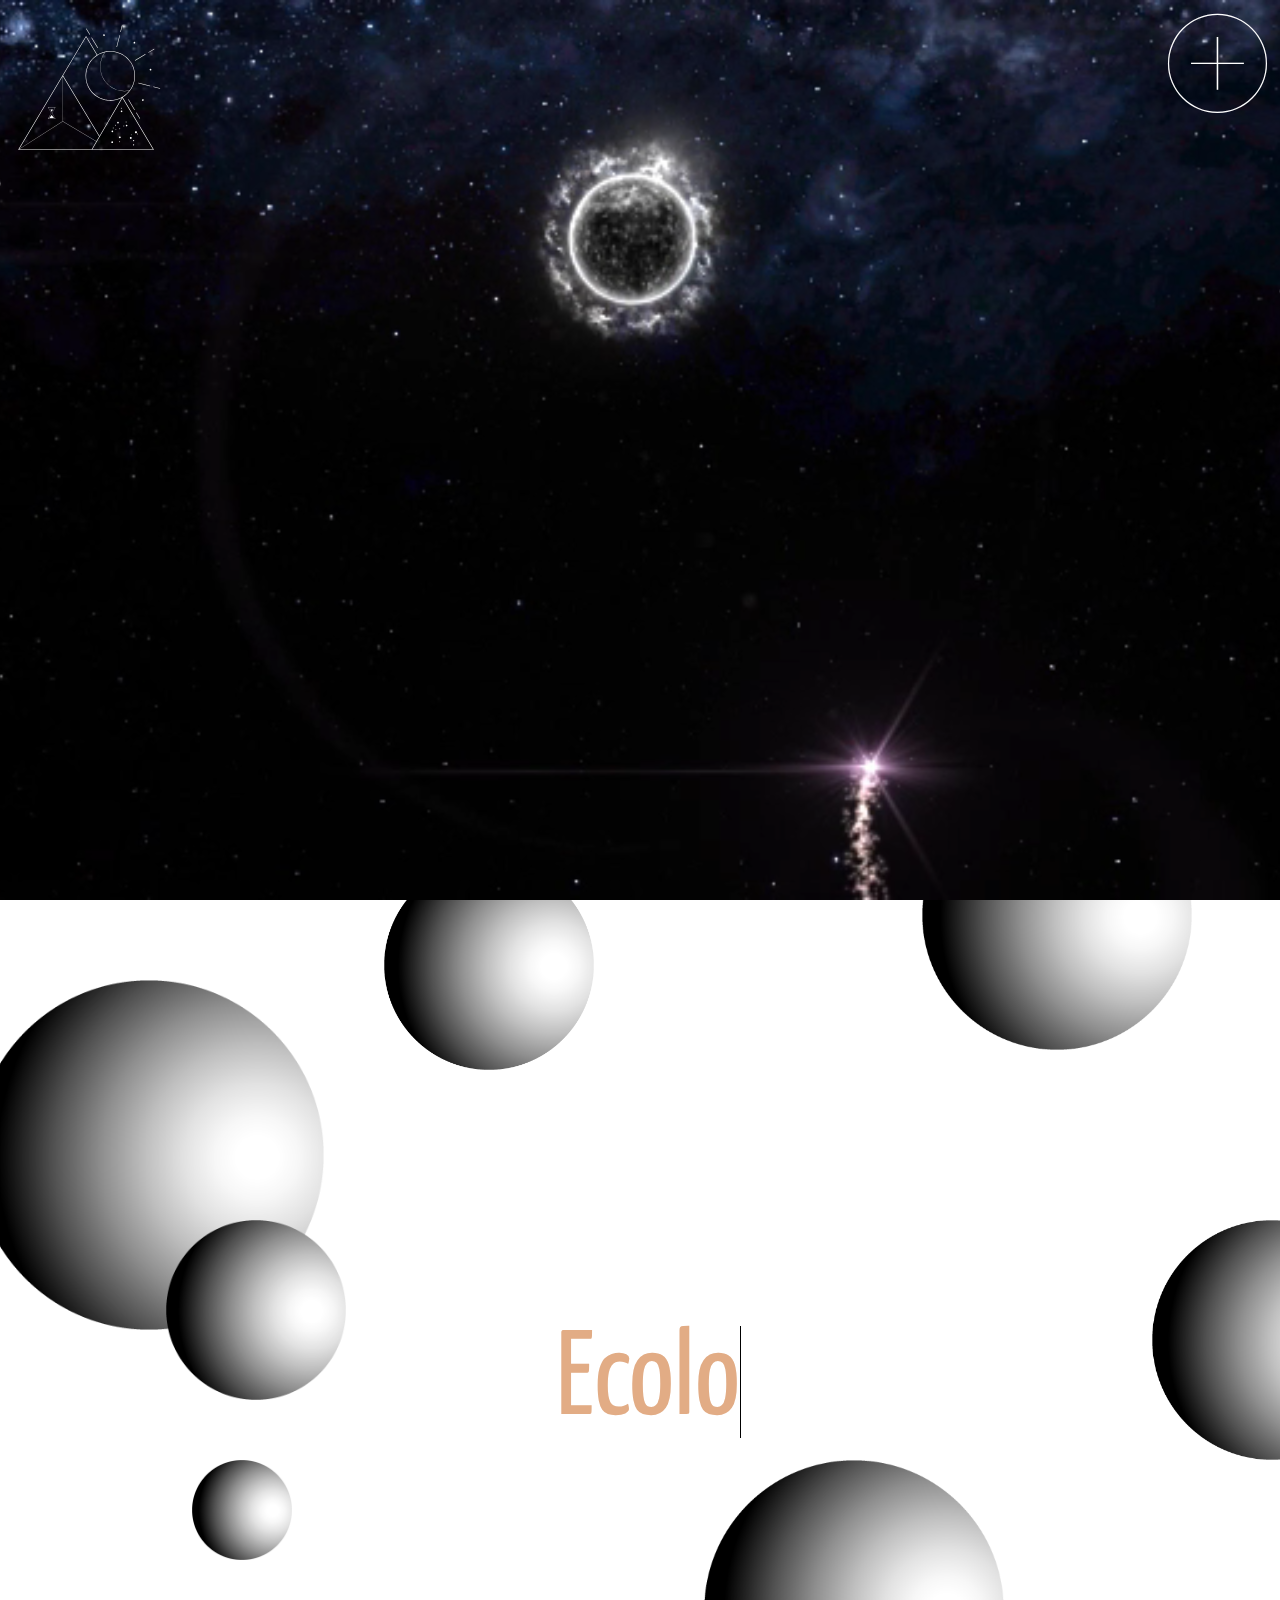
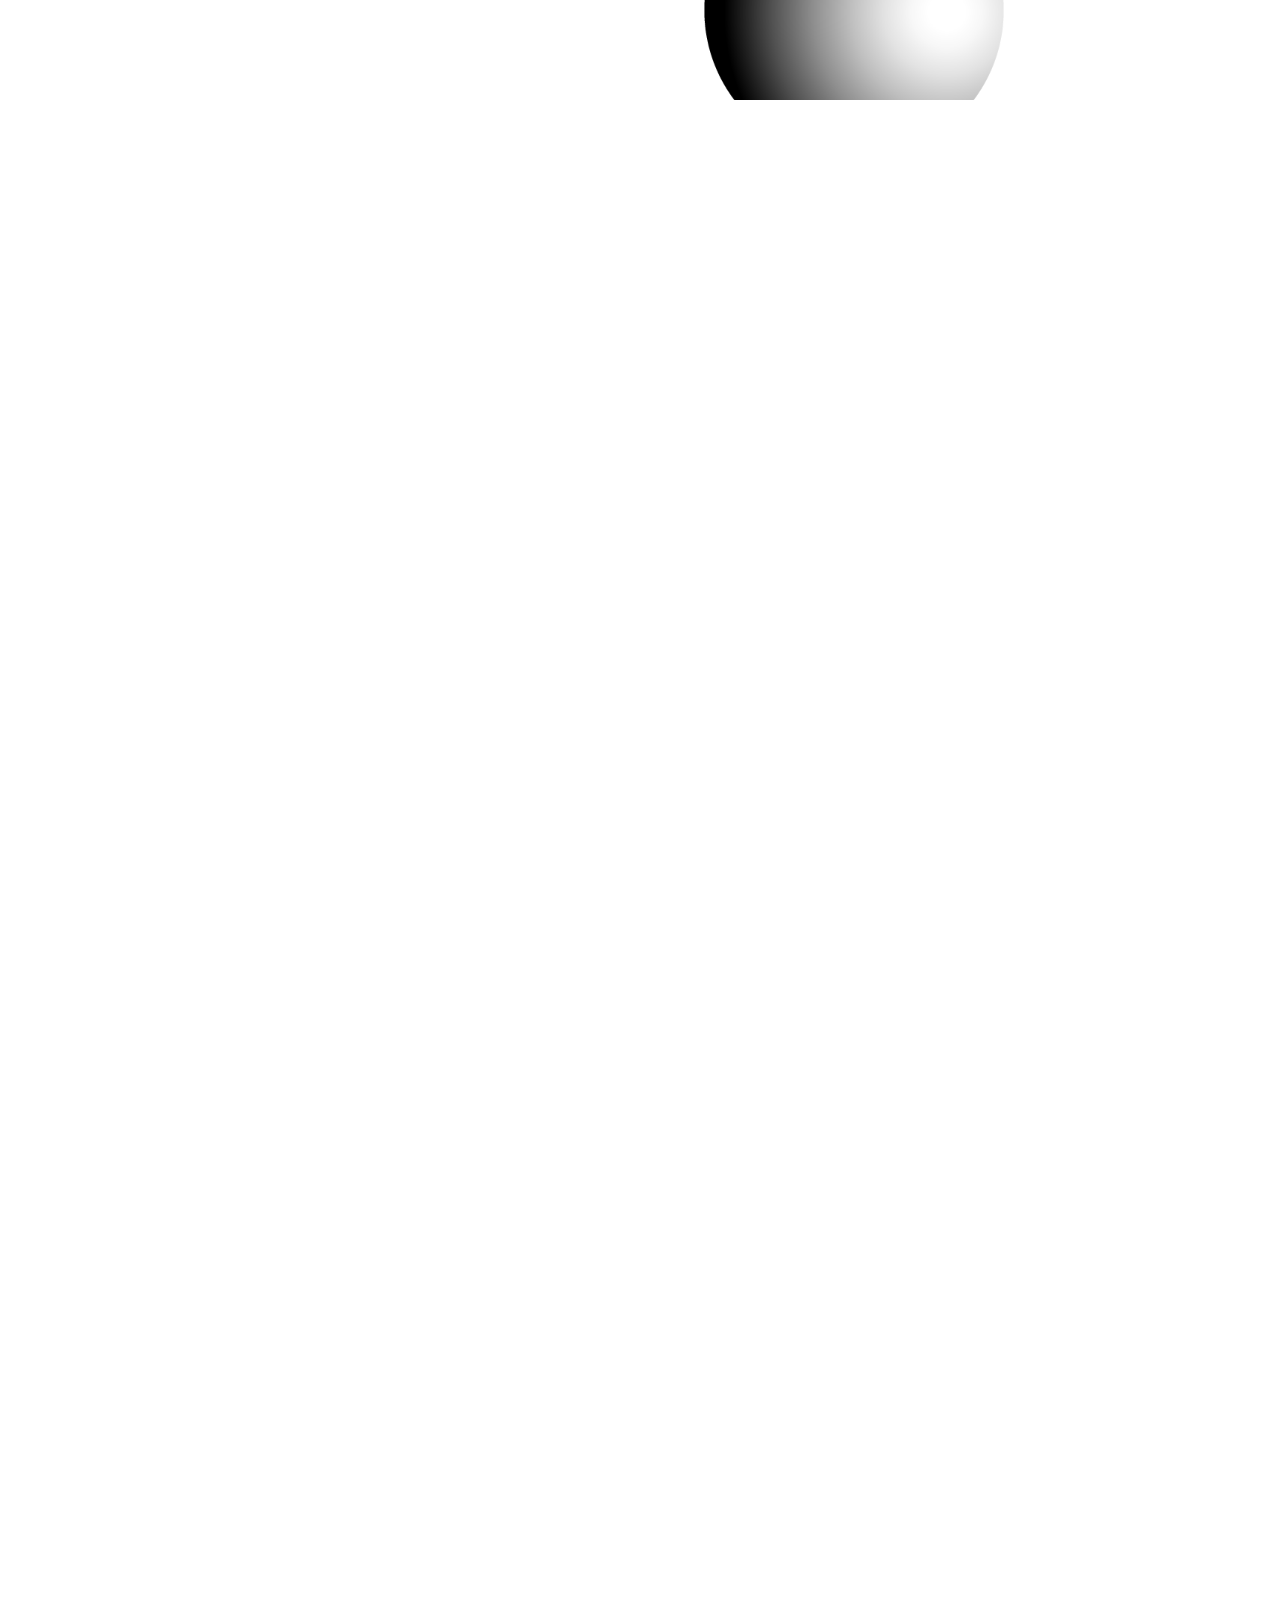
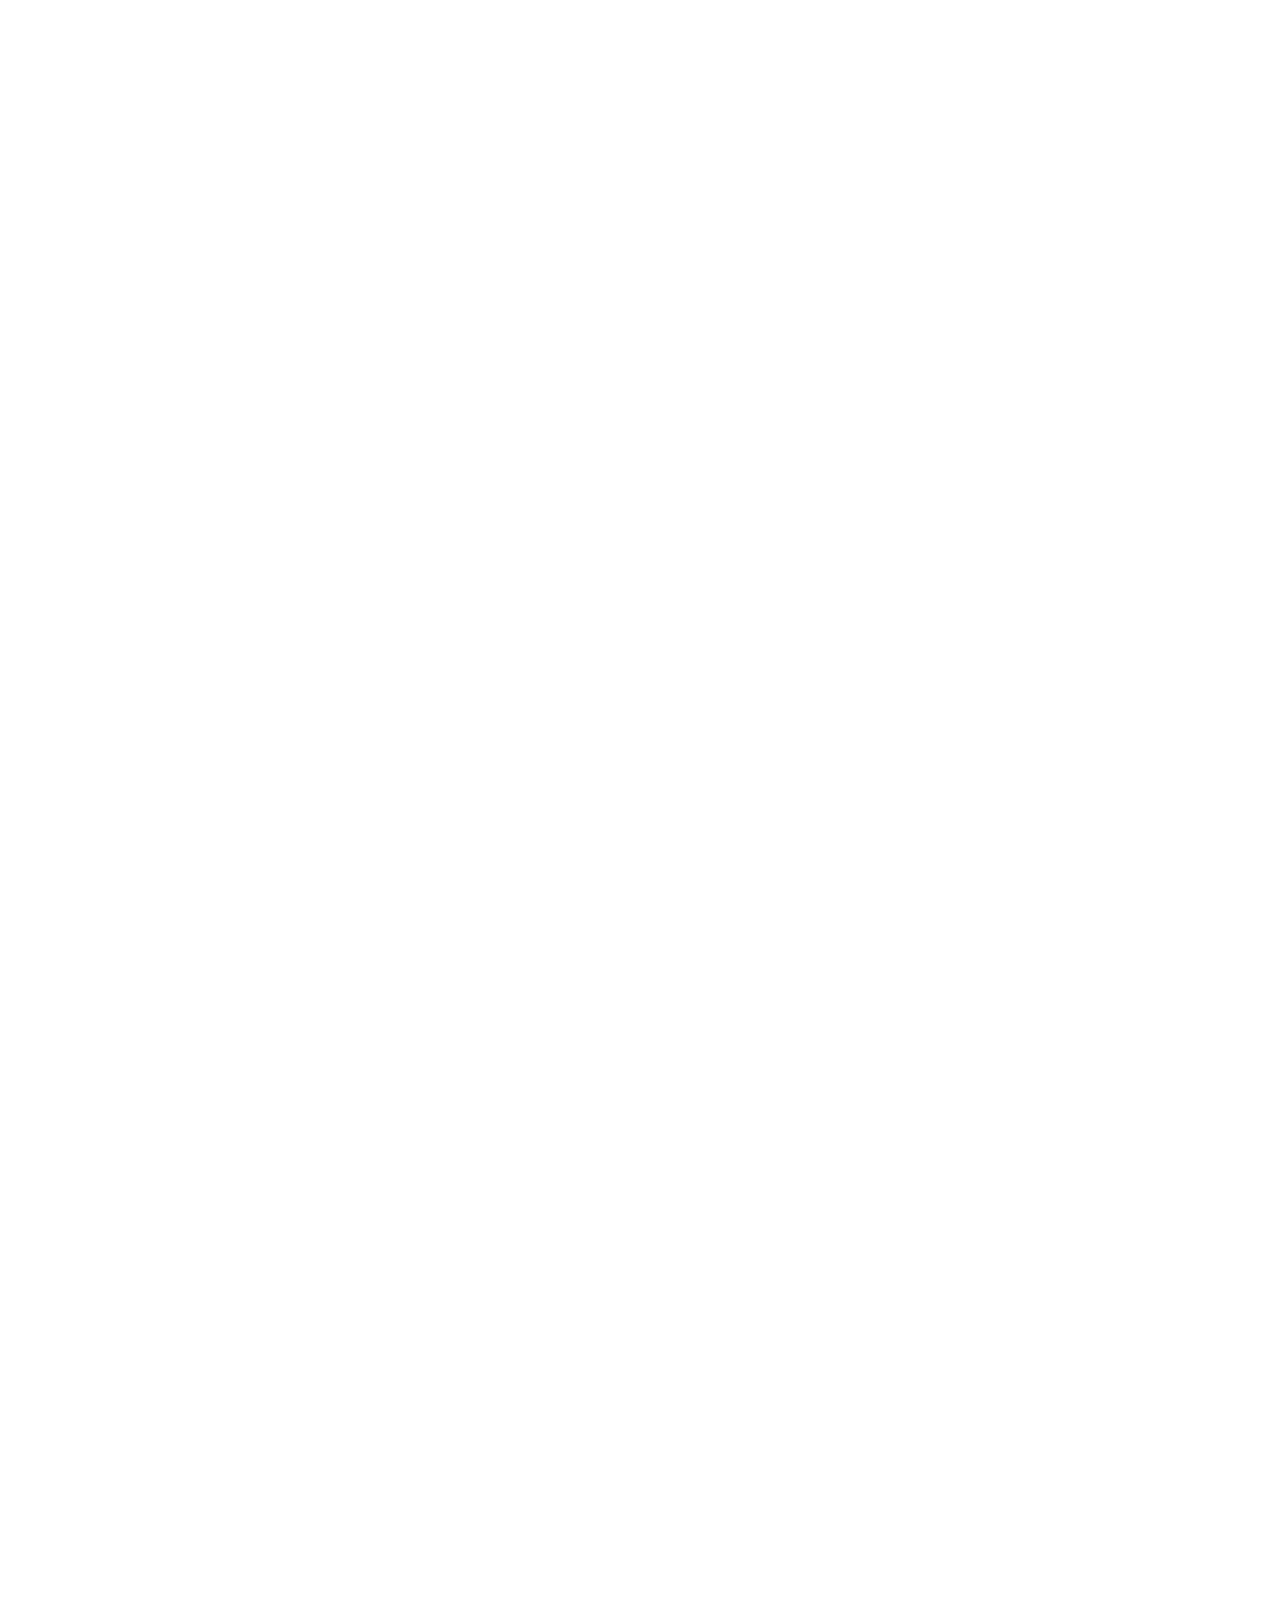
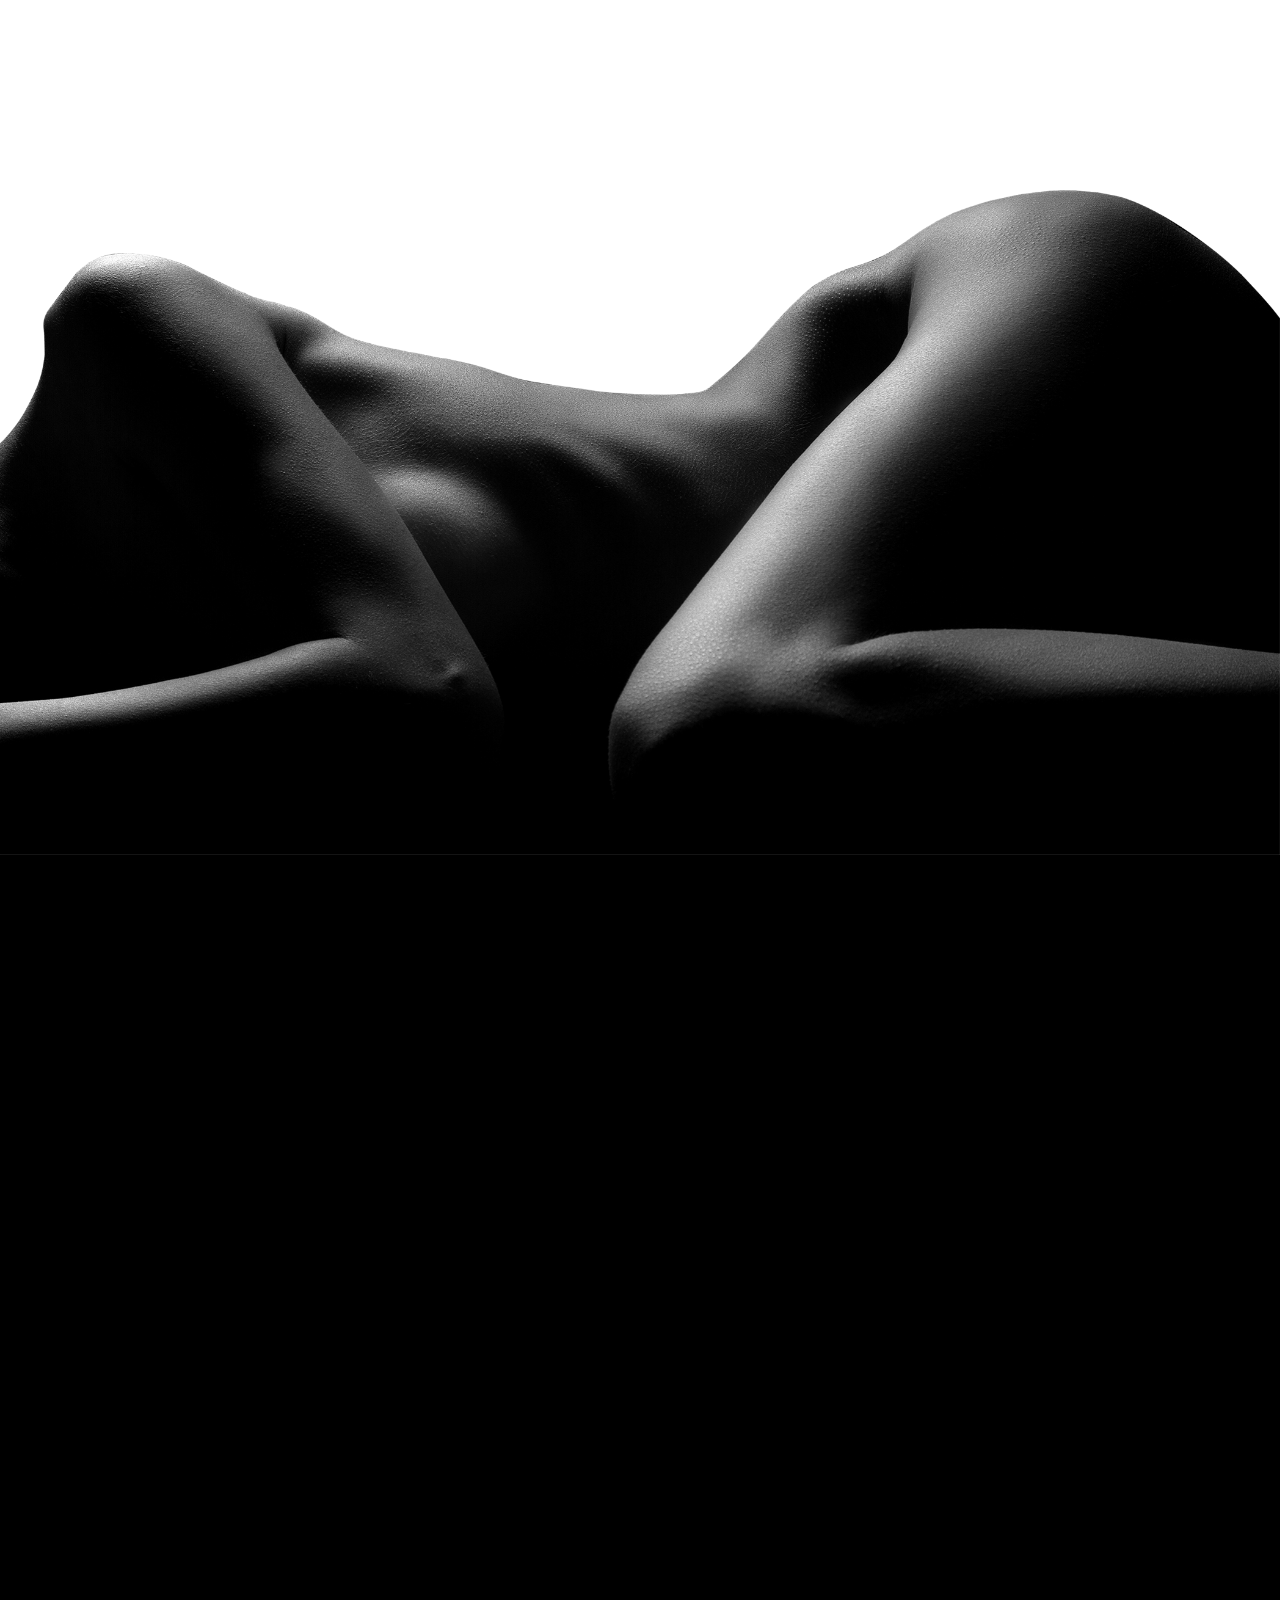
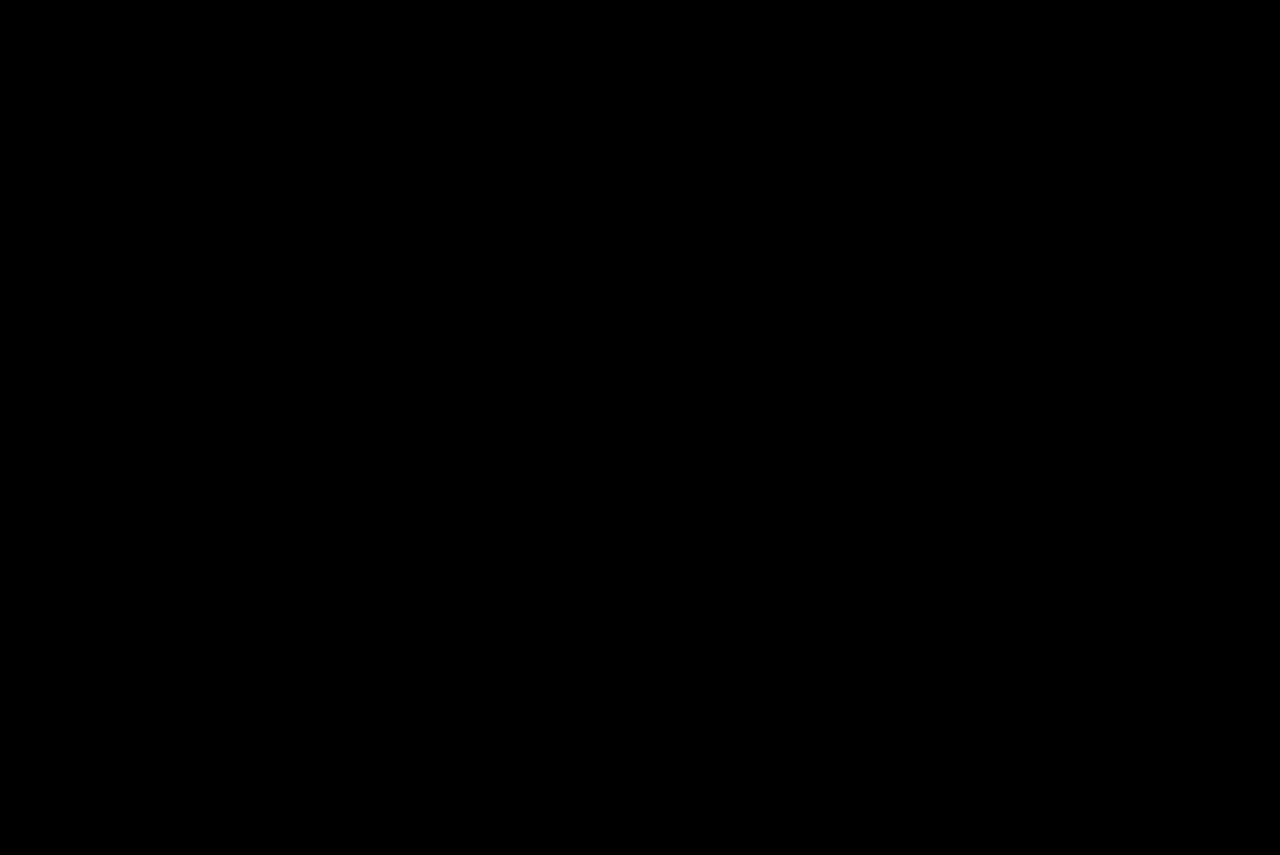
==== commit 28879b48: "Menu Icon Change color according BG" ====
--- a/index.html
+++ b/index.html
@@ -216,7 +216,7 @@
 
            <div class="navmenu">
                <a href="#" class="btn-menu" id="btn-menu">
-                <i id="menu-icon" class="ka-open_menu"></i>
+                <i id="menuicon" class="ka-open_menu"></i>
                </a>
            </div>
         </div>
@@ -245,18 +245,18 @@
           </div>
         
           <div class="container">
-            <label for="uname"><b>Anonymous Username</b></label>
-            <input type="text" placeholder="Enter Username" name="uname" required>
-        
-            <label for="psw"><b>Password</b></label>
+            
+            <input type="text" placeholder="Enter Anonymous Username" name="uname" required>
+        
+            
             <input type="password" placeholder="Enter Password" name="psw" required>
         
             <button type="submit" class="buttonsignin">Sign In</button>
-            <button type="register" class="buttonsignup">Sign Up</button>
-            <label>
-              <input type="checkbox" checked="checked" name="remember"> Remember me
-            </label>
+            <div class="signinextras">
+           
             <span class="psw">Forgot <a href="#">password?</a></span>
+          </div>
+            <button type="register" class="buttonsignup">Became a new star here</button>
   
 
           </div>
@@ -279,6 +279,7 @@
 						<a href="#" class="fa fa-facebook"></a>
 						<a href="#" class="fa fa-twitter"></a>
           </div>
+          <p class="foot">Ka Zephyr © 2020 all rights reserved</p>
                    
         </nav>
         
@@ -510,6 +511,16 @@
 
 </script>
 
+<script src="script/background-check.min.js"></script>
+
+<script type="text/javascript">
+  BackgroundCheck.init({
+  targets: '.ka-open_menu',
+  images: '.planets,.daytonight,.moonlanding,.bodymountain',
+});
+
+</script>
+
 </body>
 
 
--- a/css/main.css
+++ b/css/main.css
@@ -113,11 +113,17 @@
           flex-grow: 1;
   font-family: 'Yanone Kaffeesatz', sans-serif;
   width: 30%;
+  -webkit-box-align: center;
+      -ms-flex-align: center;
+          align-items: center;
+  -ms-flex-line-pack: center;
+      align-content: center;
+  text-align: center;
 }
 
 /* Full-width inputs */
 input[type=text], input[type=password] {
-  width: 100%;
+  width: 60%;
   padding: 12px 20px;
   margin: 8px 0;
   display: inline-block;
@@ -125,6 +131,9 @@
   -webkit-box-sizing: border-box;
           box-sizing: border-box;
   font-family: 'Yanone Kaffeesatz', sans-serif;
+  border-radius: 8px;
+  font-size: 18px;
+  text-align: center;
 }
 
 /* Set a style for all buttons */
@@ -135,8 +144,10 @@
   margin: 8px 0;
   border: none;
   cursor: pointer;
-  width: 100%;
+  width: 60%;
   font-family: 'Yanone Kaffeesatz', sans-serif;
+  font-size: 16px;
+  border-radius: 8px;
 }
 
 .buttonsignup {
@@ -146,13 +157,21 @@
   margin: 8px 0;
   border: none;
   cursor: pointer;
-  width: 100%;
+  width: 60%;
   font-family: 'Yanone Kaffeesatz', sans-serif;
+  border: 1px solid #000000;
+  border-radius: 8px;
+  font-size: 16px;
+  text-align: center;
 }
 
 /* Add a hover effect for buttons */
-button:hover {
-  opacity: 0.8;
+.buttonsignin:hover {
+  background-color: #D6BFDD;
+}
+
+.buttonsignup:hover {
+  background-color: #E2AC85;
 }
 
 /* Center the avatar image inside this container */
@@ -173,7 +192,7 @@
 
 /* The "Forgot password" text */
 span.psw {
-  float: right;
+  float: center;
   padding-top: 16px;
   font-family: 'Yanone Kaffeesatz', sans-serif;
 }
@@ -212,7 +231,7 @@
 .full-menu .navegacion ul li a {
   font-family: 'Yanone Kaffeesatz', sans-serif;
   text-decoration: none;
-  font-size: 50px;
+  font-size: 3.5rem;
   color: #000;
   -webkit-transition: 3s;
   transition: 3s;
@@ -241,10 +260,35 @@
   text-align: right;
 }
 
-#menu-icon {
+.foot {
+  font-family: 'Yanone Kaffeesatz', sans-serif;
+  font-size: 14px;
+  text-align: center;
+  bottom: 0;
+}
+
+.btn-menu {
+  text-decoration: none;
+}
+
+#menuicon {
   font-size: 100px;
   text-decoration: none;
-  mix-blend-mode: exclusion;
+}
+
+.ka-open_menu {
+  color: white;
+}
+
+.ka-open_menu.background--light {
+  color: black;
+}
+
+.ka-open_menu.background--dark {
+  color: white;
+}
+
+.ka-close_menu {
   color: black;
 }
 
@@ -276,7 +320,7 @@
   height: 800px;
   width: 100%;
   position: relative;
-  background-color: #ffffff;
+  background-image: url(../images/bgwhite.png);
 }
 
 #main {
@@ -781,7 +825,8 @@
   margin: 0;
   padding: 0;
   z-index: 5;
-  background-color: #000000;
+  background-image: url(images/bgblack.png);
+  background-size: cover;
 }
 
 .lunasky {
@@ -1134,13 +1179,15 @@
 
 .daytonight {
   position: relative;
-  background-color: white;
+  background-image: url(../images/bgwhite.png);
+  background-size: cover;
   z-index: -2;
   font-size: 0;
 }
 
 .moonlanding {
   font-size: 0;
+  background-image: url(../images/bgblack.png);
 }
 
 .fade {
@@ -1150,6 +1197,7 @@
   width: 100%;
   height: 100%;
   background-color: #000000;
+  background-size: cover;
   z-index: -1;
   opacity: 0;
   overflow: hidden;
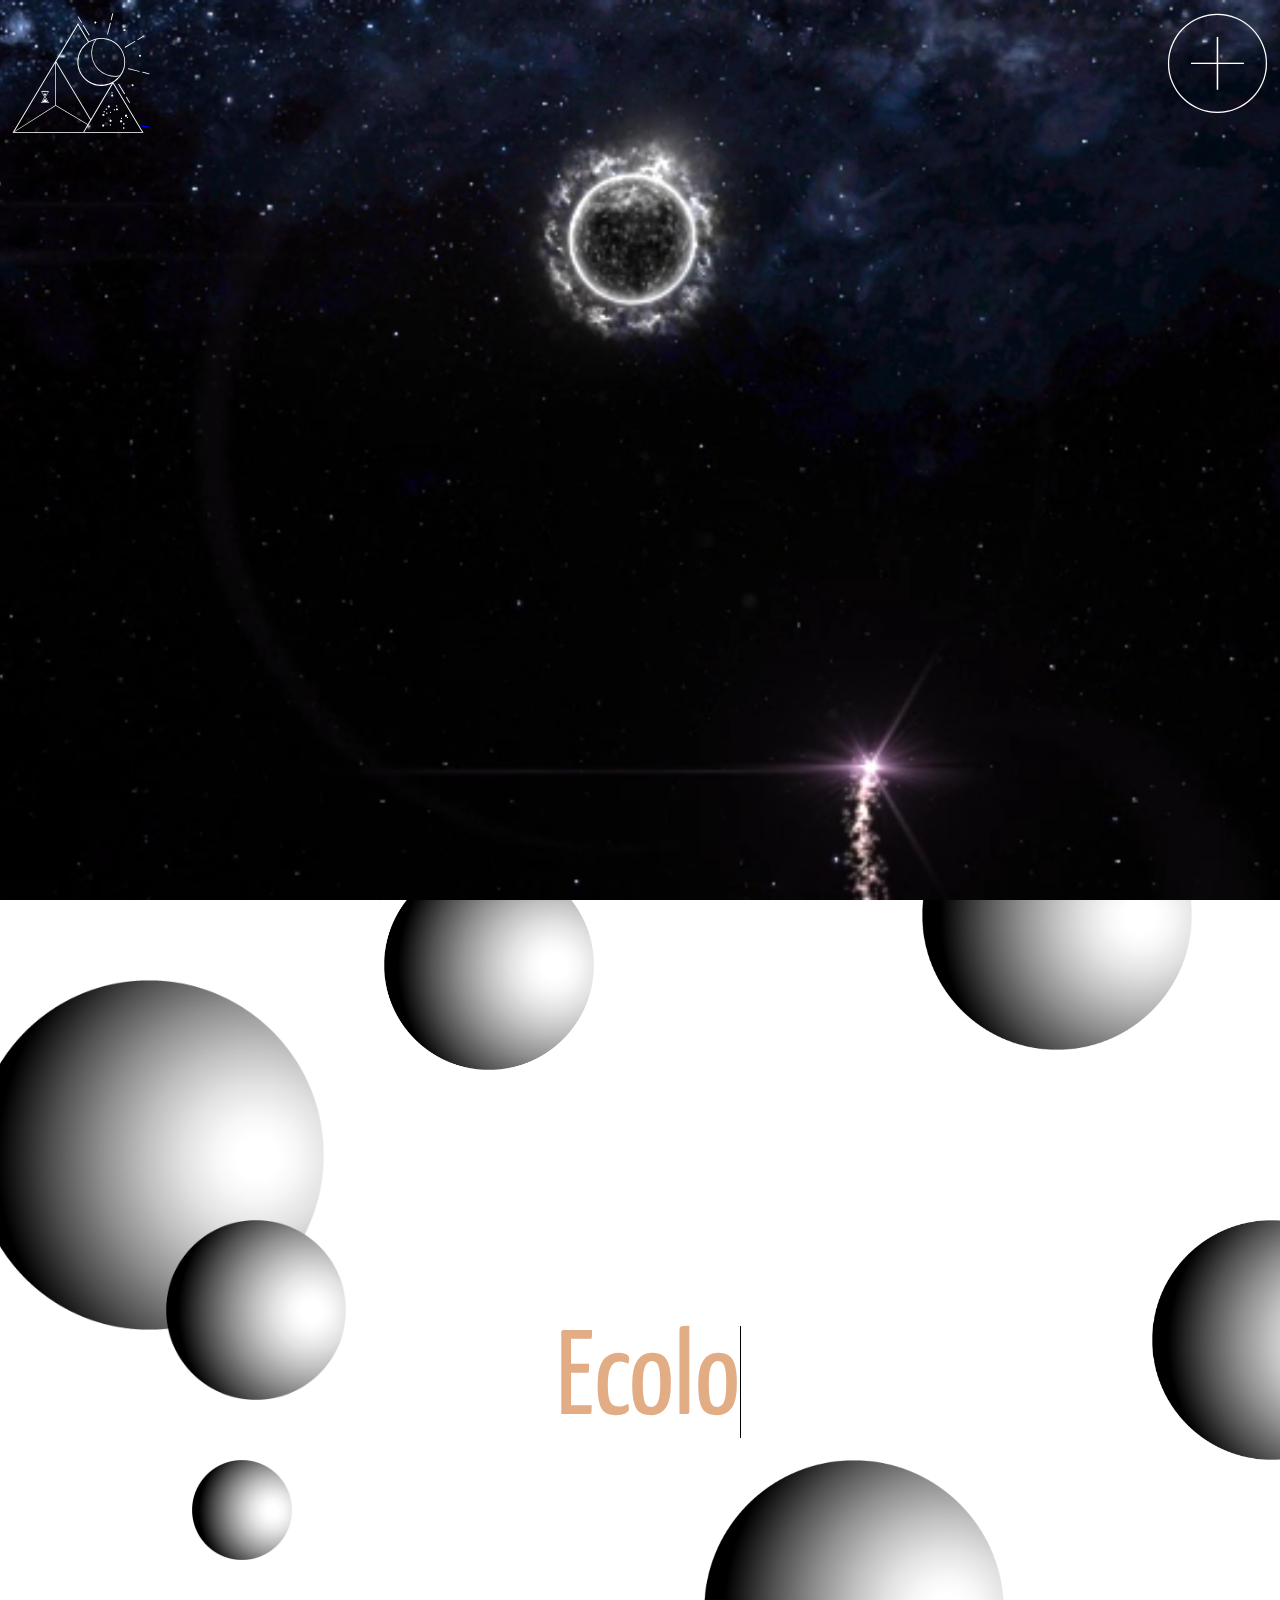
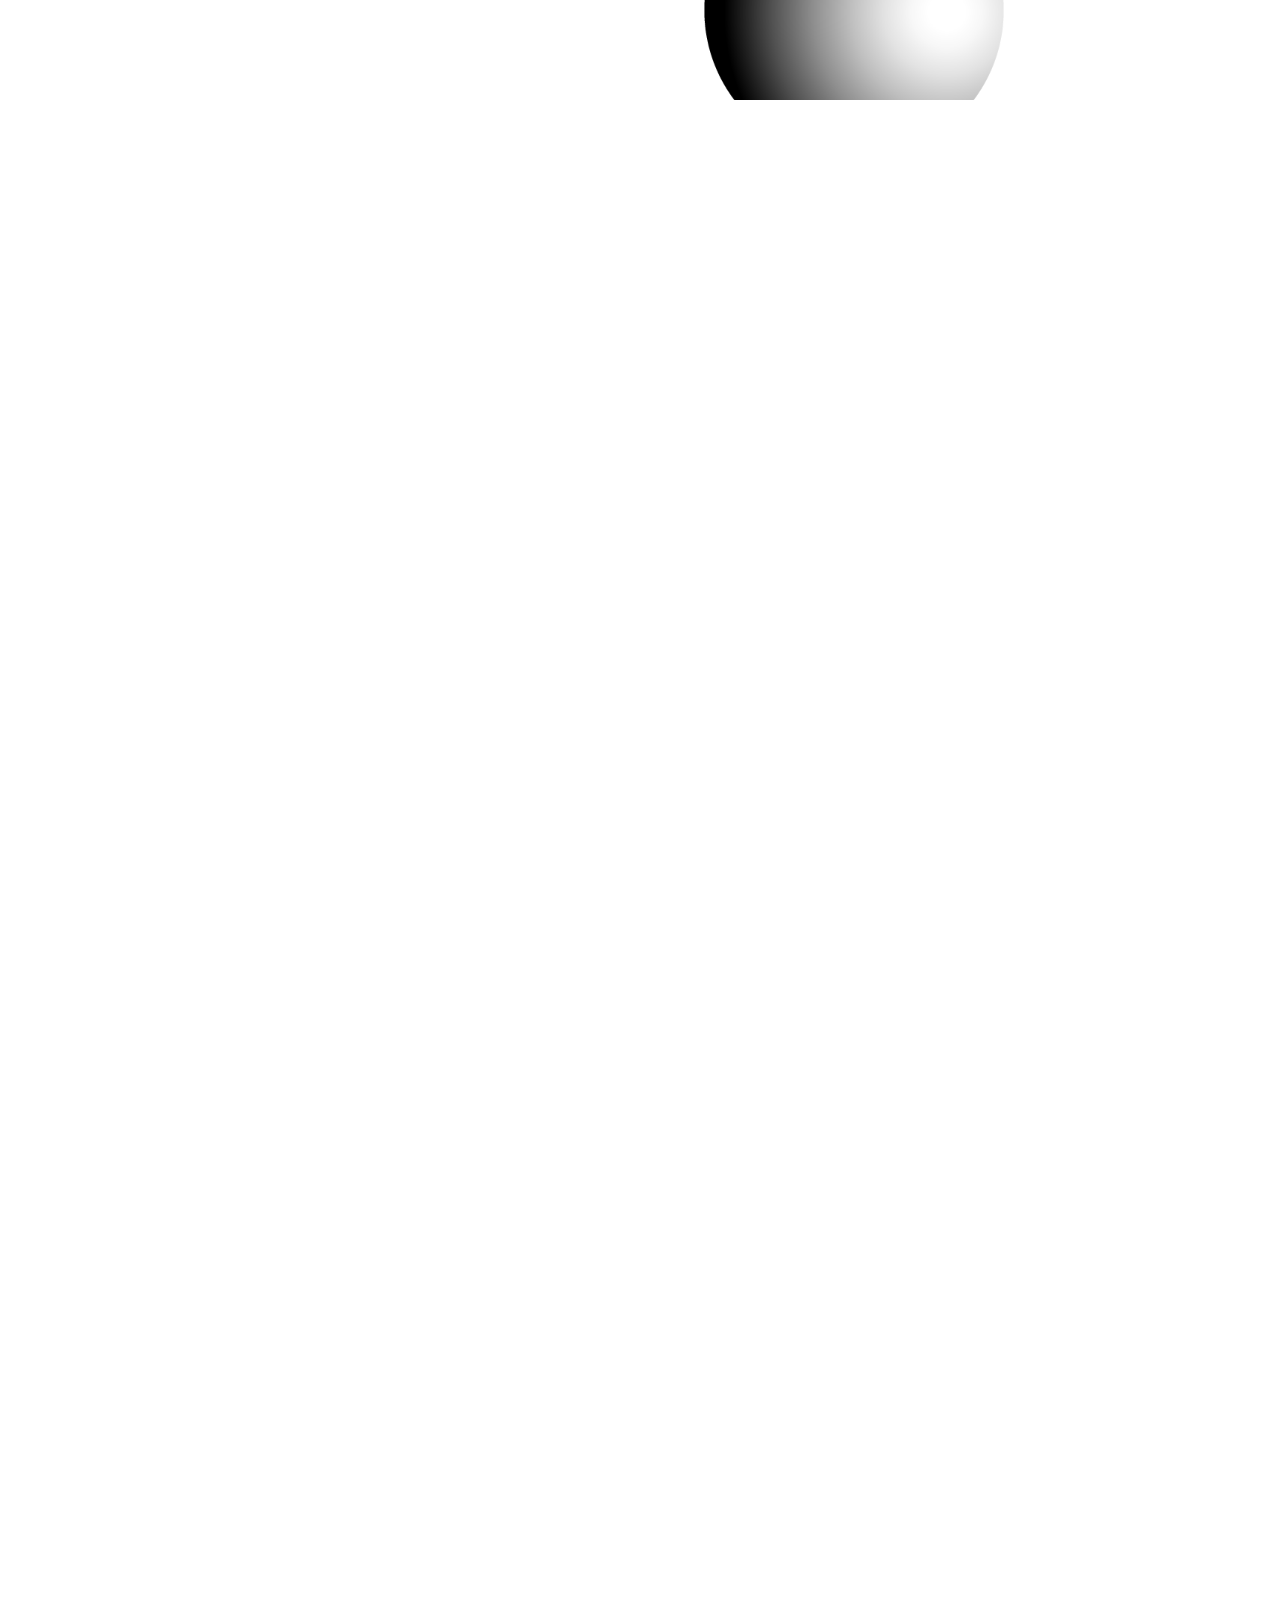
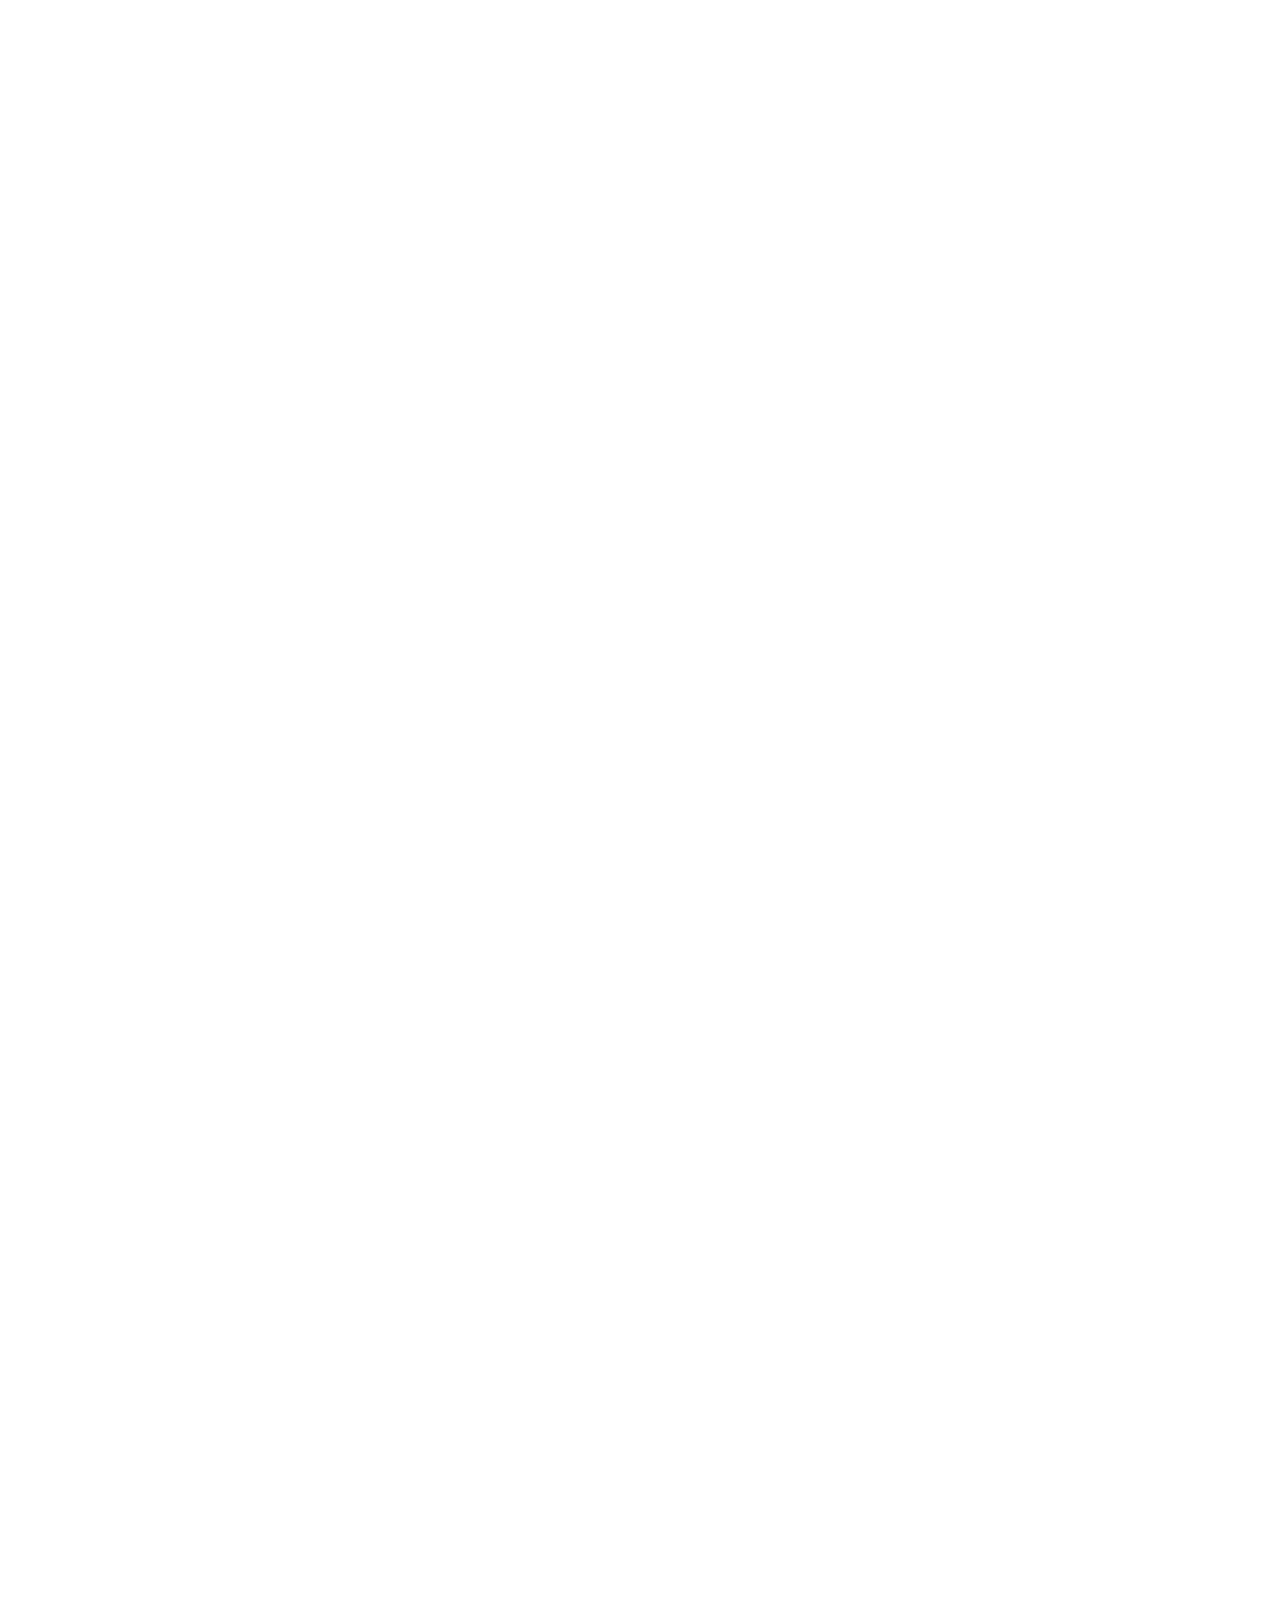
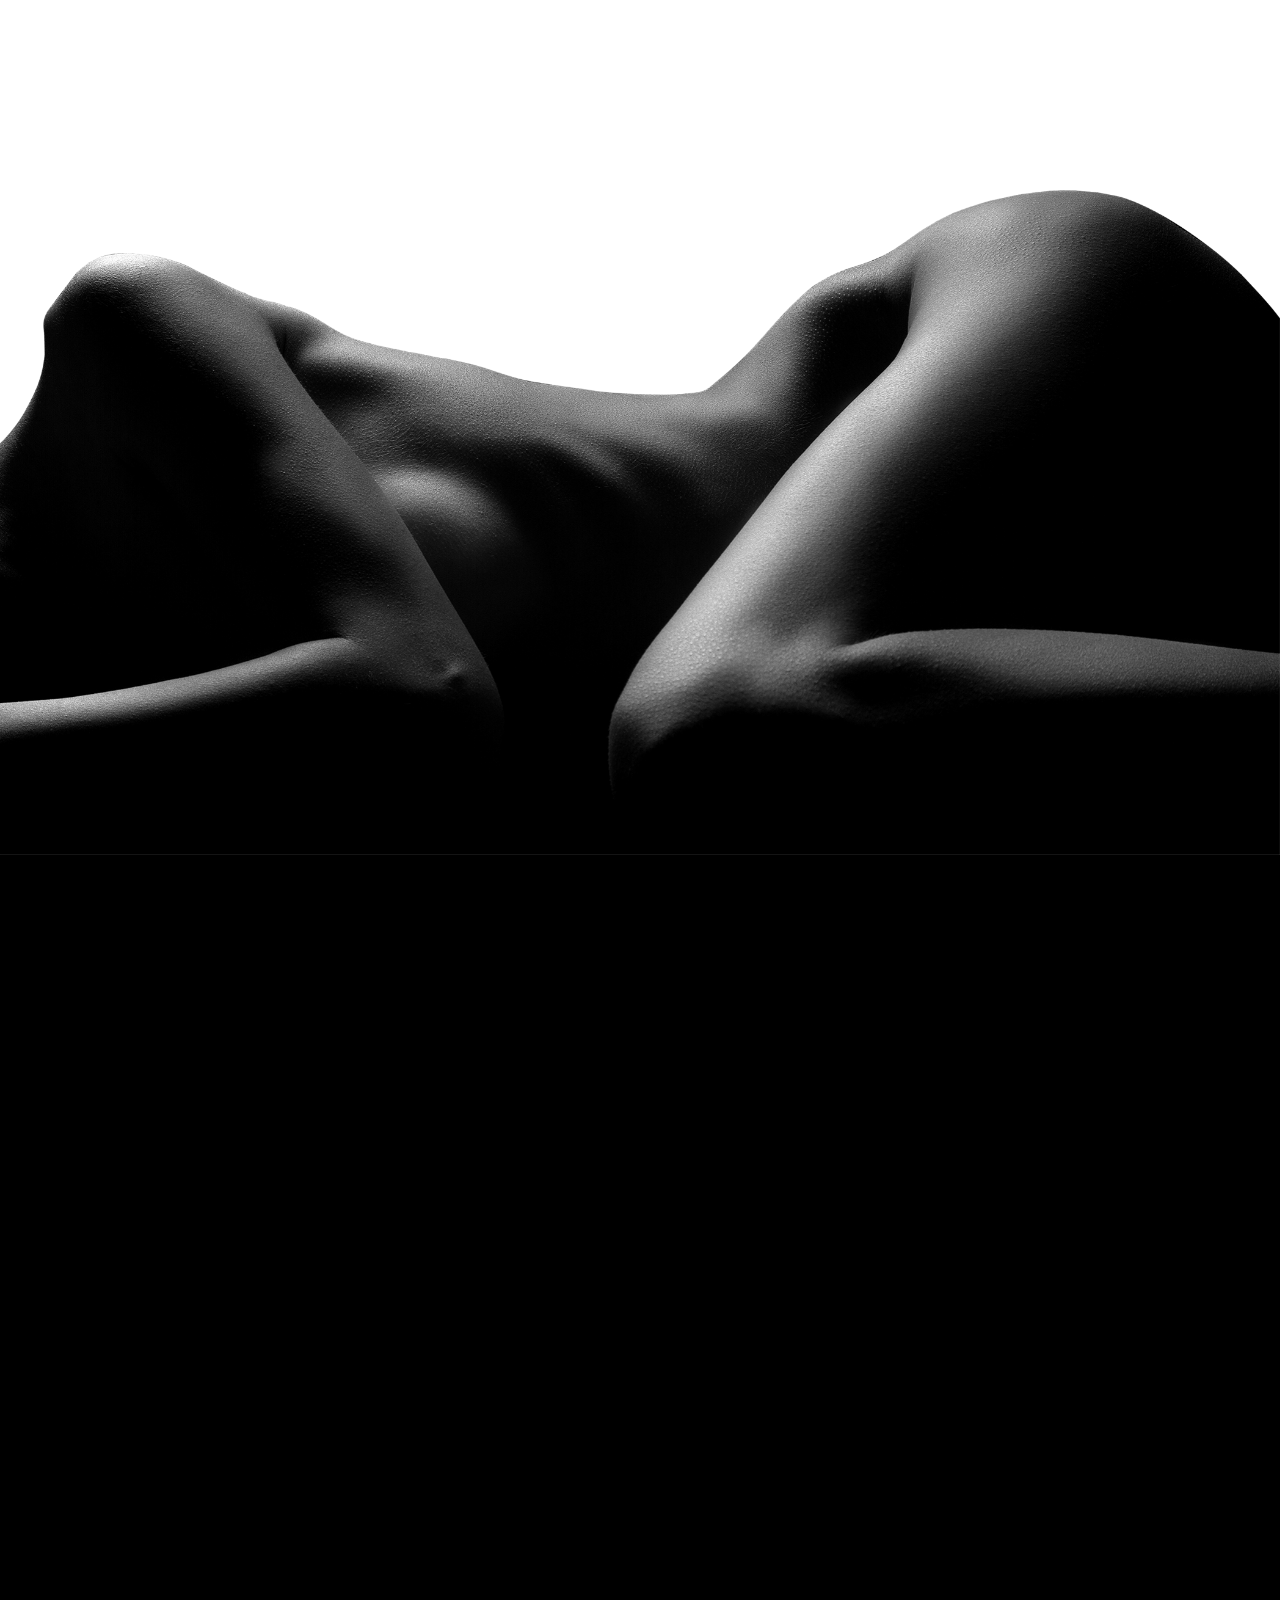
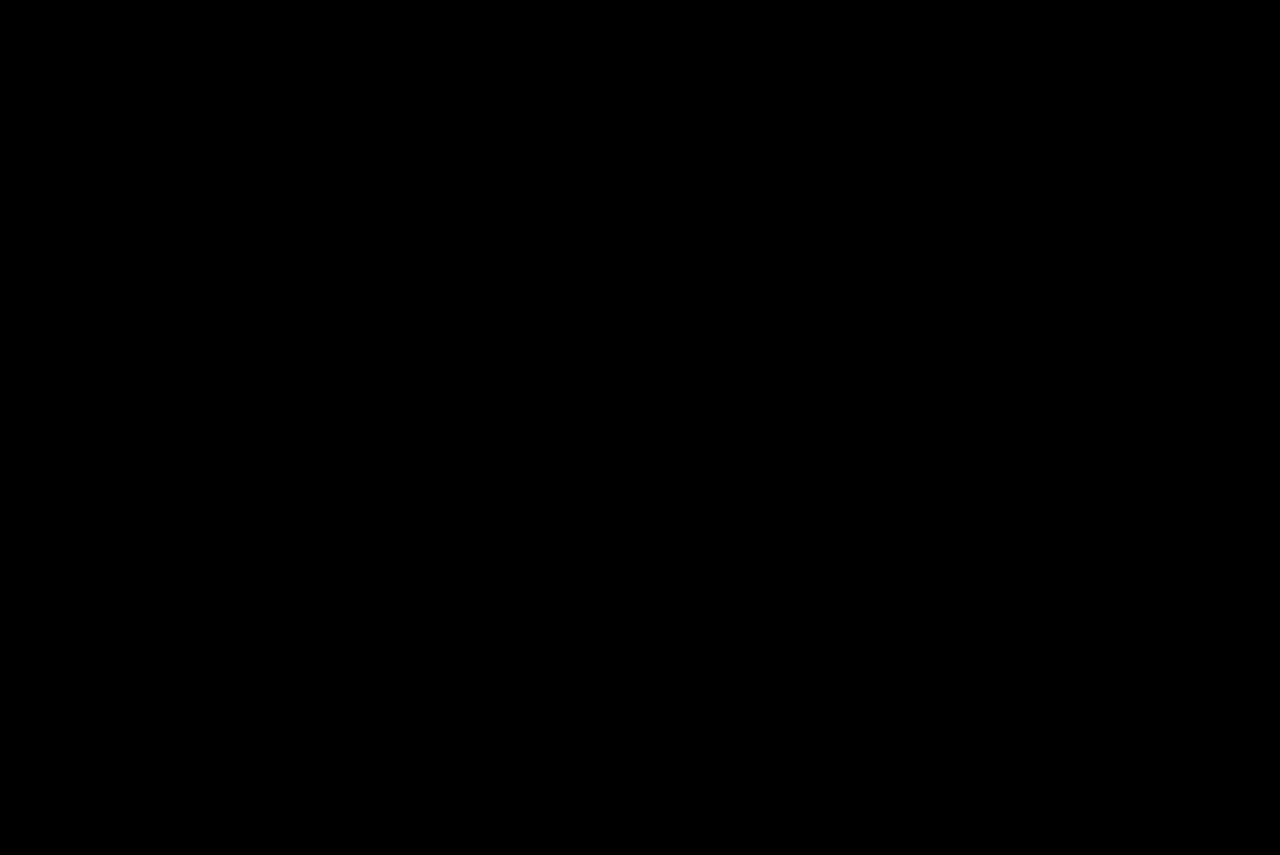
==== commit 83f9ed20: "Logo cambio de color tambien" ====
--- a/index.html
+++ b/index.html
@@ -18,198 +18,7 @@
        <div class="navbar">
            <div class="navlogo" id="logosvg">
                <a href="#"> 
-                <svg version="1.1" id="logosvg" xmlns="http://www.w3.org/2000/svg" xmlns:xlink="http://www.w3.org/1999/xlink" x="0px" y="0px"
-                width="150px" height="150px" viewBox="0 0 94.472 82.369" enable-background="new 0 0 94.472 82.369" xml:space="preserve">
-             <g>
-               <g>
-                 <g>
-                   <path class="logo" fill="#FFFFFF" d="M63.037,75.331c0,0.313-0.255,0.566-0.565,0.566c-0.312,0-0.563-0.253-0.563-0.566
-                     c0-0.312,0.252-0.563,0.563-0.563C62.782,74.768,63.037,75.02,63.037,75.331"/>
-                 </g>
-                 <g>
-                   <path class="logo" fill="#FFFFFF" d="M67.474,75.078c0,0.171-0.14,0.31-0.313,0.31c-0.171,0-0.31-0.139-0.31-0.31
-                     c0-0.172,0.139-0.311,0.31-0.311C67.334,74.768,67.474,74.906,67.474,75.078"/>
-                 </g>
-                 <g>
-                   <path class="logo" fill="#FFFFFF" d="M67.856,72.266c0,0.323-0.262,0.586-0.586,0.586c-0.322,0-0.587-0.263-0.587-0.586
-                     s0.265-0.587,0.587-0.587C67.595,71.679,67.856,71.942,67.856,72.266"/>
-                 </g>
-                 <g>
-                   <path class="logo" fill="#FFFFFF" d="M74.771,72.646c0,0.324-0.263,0.589-0.587,0.589s-0.587-0.265-0.587-0.589s0.263-0.587,0.587-0.587
-                     S74.771,72.322,74.771,72.646"/>
-                 </g>
-                 <g>
-                   <path class="logo" fill="#FFFFFF" d="M78.077,69.007c0,0.352-0.284,0.637-0.636,0.637s-0.637-0.285-0.637-0.637
-                     c0-0.353,0.285-0.637,0.637-0.637S78.077,68.654,78.077,69.007"/>
-                 </g>
-                 <g>
-                   <path class="logo" fill="#FFFFFF" d="M78.655,70.204c0,0.159-0.128,0.289-0.288,0.289s-0.29-0.13-0.29-0.289c0-0.161,0.13-0.288,0.29-0.288
-                     S78.655,70.043,78.655,70.204"/>
-                 </g>
-                 <g>
-                   <path class="logo" fill="#FFFFFF" d="M76.341,76.933c0,0.224-0.181,0.404-0.401,0.404c-0.224,0-0.402-0.181-0.402-0.404
-                     c0-0.22,0.179-0.4,0.402-0.4C76.16,76.532,76.341,76.713,76.341,76.933"/>
-                 </g>
-                 <g>
-                   <path class="logo" fill="#FFFFFF" d="M76.36,74.268c0,0.222-0.182,0.402-0.402,0.402c-0.223,0-0.403-0.181-0.403-0.402
-                     c0-0.224,0.181-0.402,0.403-0.402C76.179,73.865,76.36,74.044,76.36,74.268"/>
-                 </g>
-                 <g>
-                   <path class="logo" fill="#FFFFFF" d="M74.771,70.676c0,0.146-0.12,0.269-0.268,0.269c-0.151,0-0.271-0.122-0.271-0.269
-                     c0-0.149,0.119-0.271,0.271-0.271C74.65,70.405,74.771,70.526,74.771,70.676"/>
-                 </g>
-                 <g>
-                   <path class="logo" fill="#FFFFFF" d="M63.11,68.521c0,0.293-0.238,0.529-0.53,0.529s-0.531-0.236-0.531-0.529c0-0.292,0.239-0.53,0.531-0.53
-                     S63.11,68.229,63.11,68.521"/>
-                 </g>
-                 <g>
-                   <path class="logo" fill="#FFFFFF" d="M66.65,63c0,0.293-0.242,0.53-0.531,0.53c-0.293,0-0.531-0.237-0.531-0.53
-                     c0-0.294,0.238-0.531,0.531-0.531C66.408,62.469,66.65,62.706,66.65,63"/>
-                 </g>
-                 <g>
-                   <path class="logo" fill="#FFFFFF" d="M72.087,64.832c0,0.291-0.239,0.528-0.532,0.528c-0.292,0-0.528-0.237-0.528-0.528
-                     c0-0.295,0.236-0.531,0.528-0.531C71.848,64.301,72.087,64.537,72.087,64.832"/>
-                 </g>
-                 <g>
-                   <path class="logo" fill="#FFFFFF" d="M68.906,55.884c0,0.293-0.236,0.529-0.531,0.529c-0.292,0-0.529-0.236-0.529-0.529
-                     c0-0.294,0.237-0.531,0.529-0.531C68.67,55.353,68.906,55.59,68.906,55.884"/>
-                 </g>
-                 <g>
-                   <path class="logo" fill="#FFFFFF" d="M63.433,66.442c0,0.166-0.134,0.302-0.302,0.302s-0.303-0.136-0.303-0.302s0.135-0.305,0.303-0.305
-                     S63.433,66.276,63.433,66.442"/>
-                 </g>
-                 <g>
-                   <path class="logo" fill="#FFFFFF" d="M64.809,64.692c0,0.169-0.134,0.304-0.301,0.304c-0.169,0-0.303-0.135-0.303-0.304
-                     c0-0.166,0.134-0.302,0.303-0.302C64.675,64.391,64.809,64.526,64.809,64.692"/>
-                 </g>
-                 <g>
-                   <path class="logo" fill="#FFFFFF" d="M65.112,67.24c0,0.169-0.135,0.304-0.304,0.304c-0.166,0-0.301-0.135-0.301-0.304
-                     c0-0.168,0.135-0.303,0.301-0.303C64.978,66.938,65.112,67.072,65.112,67.24"/>
-                 </g>
-                 <g>
-                   <path class="logo" fill="#FFFFFF" d="M67.522,66.814c0,0.166-0.138,0.303-0.304,0.303s-0.303-0.137-0.303-0.303
-                     c0-0.168,0.137-0.304,0.303-0.304S67.522,66.646,67.522,66.814"/>
-                 </g>
-                 <g>
-                   <path class="logo" fill="#FFFFFF" d="M70.123,65.12c0,0.166-0.134,0.303-0.303,0.303c-0.166,0-0.303-0.137-0.303-0.303
-                     s0.137-0.303,0.303-0.303C69.989,64.817,70.123,64.954,70.123,65.12"/>
-                 </g>
-                 <g>
-                   <path class="logo" fill="#FFFFFF" d="M71.543,62.657c0,0.166-0.136,0.302-0.305,0.302c-0.166,0-0.301-0.136-0.301-0.302
-                     c0-0.17,0.135-0.304,0.301-0.304C71.407,62.354,71.543,62.487,71.543,62.657"/>
-                 </g>
-                 <g>
-                   <path class="logo" fill="#FFFFFF" d="M68.556,53.956c0,0.167-0.136,0.303-0.304,0.303c-0.169,0-0.303-0.136-0.303-0.303
-                     c0-0.168,0.134-0.304,0.303-0.304C68.42,53.652,68.556,53.788,68.556,53.956"/>
-                 </g>
-               </g>
-               <g>
-                 <g>
-                   <g>
-                     <g>
-                       
-                         <rect x="45.066" y="5.557" transform="matrix(0.5144 0.8576 -0.8576 0.5144 27.8645 -37.7462)" class="logo" fill="#FFFFFF" width="4.388" height="0.345"/>
-                     </g>
-                     <g>
-                       
-                         <rect x="47.608" y="12.519" transform="matrix(0.5143 0.8576 -0.8576 0.5143 35.8665 -37.9468)" class="logo" fill="#FFFFFF" width="7.651" height="0.343"/>
-                     </g>
-                   </g>
-                   <g>
-                     <g>
-                       
-                         <rect x="76.597" y="58.403" transform="matrix(0.514 0.8578 -0.8578 0.514 88.5328 -39.1189)" class="logo" fill="#FFFFFF" width="4.387" height="0.344"/>
-                     </g>
-                     <g>
-                       
-                         <rect x="70.792" y="51.442" transform="matrix(0.5143 0.8576 -0.8576 0.5143 80.5041 -38.9234)" class="logo" fill="#FFFFFF" width="7.65" height="0.345"/>
-                     </g>
-                   </g>
-                   <g>
-                     <g>
-                       
-                         <rect x="86.908" y="15.582" transform="matrix(0.512 0.859 -0.859 0.512 57.7648 -66.1265)" class="logo" fill="#FFFFFF" width="0.343" height="4.385"/>
-                     </g>
-                     <g>
-                       
-                         <rect x="79.948" y="18.123" transform="matrix(0.5162 0.8565 -0.8565 0.5162 57.5635 -58.0027)" class="logo" fill="#FFFFFF" width="0.344" height="7.651"/>
-                     </g>
-                   </g>
-                   <g>
-                     <g>
-                       
-                         <rect x="68.074" y="1.603" transform="matrix(0.9691 0.2465 -0.2465 0.9691 3.0425 -16.7078)" class="logo" fill="#FFFFFF" width="0.345" height="4.388"/>
-                     </g>
-                     <g>
-                       
-                         <rect x="66.104" y="7.846" transform="matrix(0.9685 0.2492 -0.2492 0.9685 4.9989 -16.1474)" class="logo" fill="#FFFFFF" width="0.345" height="7.649"/>
-                     </g>
-                   </g>
-                   <g>
-                     <g>
-                       
-                         <rect x="88.32" y="40.805" transform="matrix(0.97 0.2433 -0.2433 0.97 12.6873 -20.7882)" class="logo" fill="#FFFFFF" width="4.388" height="0.342"/>
-                     </g>
-                     <g>
-                       
-                         <rect x="78.815" y="38.834" transform="matrix(0.9701 0.2428 -0.2428 0.9701 11.9437 -18.8983)" class="logo" fill="#FFFFFF" width="7.65" height="0.343"/>
-                     </g>
-                   </g>
-                 </g>
-               </g>
-               <g>
-                 <g>
-                   <path class="logo" fill="#FFFFFF" d="M76.91,12.987c-0.182,0.245-0.526,0.297-0.771,0.114c-0.244-0.18-0.296-0.526-0.113-0.771
-                     c0.181-0.245,0.526-0.294,0.771-0.114C77.041,12.398,77.092,12.743,76.91,12.987"/>
-                 </g>
-                 <g>
-                   <path class="logo" fill="#FFFFFF" d="M86.691,30.146c-0.301,0.047-0.58-0.163-0.625-0.464c-0.047-0.302,0.163-0.581,0.464-0.626
-                     c0.304-0.045,0.584,0.162,0.626,0.465C87.203,29.823,86.994,30.104,86.691,30.146"/>
-                 </g>
-                 <g>
-                   <path class="logo" fill="#FFFFFF" d="M57.862,7.77c0.044,0.303-0.165,0.583-0.465,0.627c-0.302,0.045-0.583-0.166-0.626-0.465
-                     c-0.045-0.301,0.163-0.582,0.464-0.628C57.537,7.262,57.816,7.469,57.862,7.77"/>
-                 </g>
-                 <g>
-                   <path class="logo" fill="#FFFFFF" d="M81.474,49.198c-0.242-0.183-0.294-0.527-0.114-0.771c0.18-0.246,0.527-0.296,0.771-0.115
-                     c0.246,0.183,0.295,0.528,0.116,0.773C82.065,49.328,81.719,49.38,81.474,49.198"/>
-                 </g>
-               </g>
-               <path class="logo" fill="#FFFFFF" d="M69.066,47.038c3.666-2.147,6.444-5.76,7.414-10.104c0.91-4.074,0.186-8.259-2.042-11.781
-                 c-2.226-3.522-5.69-5.963-9.749-6.868c-1.116-0.249-2.263-0.376-3.397-0.376c-2.964,0-5.786,0.864-8.196,2.376L46.002,8.401
-                 L3.24,80.035h85.523L69.066,47.038z M52.507,74.724l-21.13-12.549V33.783l22.915,37.898L52.507,74.724z M31.318,62.282
-                 l21.128,12.546l-2.85,4.861H3.929L31.318,62.282z M3.935,79.543l27.323-45.771v28.404L3.935,79.543z M68.903,47.436l19.254,32.254
-                 H49.995L68.903,47.436z M69.698,46.237c-1.183,0.795-2.479,1.427-3.85,1.868c-0.054,0.017-0.11,0.037-0.167,0.055
-                 c-0.1,0.03-0.202,0.06-0.303,0.087c-0.159,0.046-0.317,0.09-0.479,0.13c-0.02,0.005-0.039,0.009-0.056,0.015
-                 c-1.544,0.372-3.141,0.505-4.729,0.387c-0.067-0.007-0.134-0.01-0.201-0.016c-0.159-0.014-0.324-0.032-0.487-0.052
-                 c-0.124-0.016-0.253-0.032-0.38-0.052c-0.115-0.017-0.231-0.032-0.347-0.054c-0.251-0.043-0.502-0.089-0.75-0.146
-                 c-8.195-1.828-13.369-10.011-11.531-18.238c0.052-0.228,0.108-0.454,0.168-0.68c0.036-0.132,0.077-0.264,0.119-0.397
-                 c0.021-0.079,0.045-0.16,0.071-0.238c0.06-0.191,0.124-0.383,0.193-0.574c0.003-0.003,0.003-0.008,0.004-0.01
-                 c1.765-4.818,5.878-8.444,10.79-9.642c-1.803,2.558-2.833,5.864-2.833,9.136c0,8.479,6.893,15.378,15.366,15.378
-                 c0.978,0,1.938-0.211,2.864-0.411c0.071-0.017,0.144-0.032,0.214-0.047C72.325,44.121,71.08,45.293,69.698,46.237z M64.614,18.621
-                 c3.971,0.886,7.356,3.271,9.535,6.717c2.175,3.443,2.885,7.536,1.995,11.521c-0.471,2.115-1.384,4.05-2.617,5.721l-0.018,0.004
-                 c-0.123,0.026-0.249,0.055-0.375,0.081c-0.918,0.202-1.872,0.409-2.836,0.409c-8.408,0-15.245-6.845-15.245-15.259
-                 c0-3.296,1.052-6.627,2.889-9.179c1.086-0.251,2.207-0.383,3.35-0.383C62.402,18.254,63.521,18.375,64.614,18.621z M52.794,20.452
-                 c-3.045,1.992-5.26,4.922-6.349,8.358c-0.021,0.071-0.043,0.143-0.063,0.214c-0.045,0.144-0.09,0.286-0.128,0.432
-                 c-0.062,0.229-0.12,0.457-0.174,0.69c-0.057,0.264-0.108,0.526-0.152,0.789c-0.135,0.786-0.207,1.571-0.222,2.35
-                 c-0.117,6.485,3.83,12.449,9.896,14.818c0.729,0.284,1.488,0.517,2.273,0.692c0.253,0.058,0.508,0.105,0.765,0.149
-                 c0.111,0.018,0.225,0.035,0.336,0.052c0.135,0.019,0.27,0.038,0.405,0.055c0.156,0.021,0.311,0.036,0.467,0.05
-                 c0.077,0.006,0.156,0.014,0.235,0.019c0.396,0.031,0.791,0.053,1.188,0.053l0,0c1.213,0,2.401-0.15,3.548-0.422
-                 c0.031-0.008,0.063-0.017,0.095-0.025c0.157-0.037,0.314-0.078,0.471-0.121c0.128-0.035,0.255-0.073,0.382-0.112
-                 c0.049-0.015,0.098-0.029,0.146-0.045c0.911-0.285,1.798-0.654,2.644-1.106L54.489,71.344l-22.976-38L46.002,9.072L52.794,20.452z"
-                 />
-               <g>
-                 <path class="logo" fill="#FFFFFF" d="M26.739,60.663H21.99l0.049-0.092l2.015-3.671l-2.063-3.743h4.749L24.705,56.9L26.739,60.663z
-                    M22.195,60.541h4.343L24.566,56.9l0.017-0.029l1.955-3.593h-4.343L24.19,56.9l-0.016,0.028L22.195,60.541z"/>
-               </g>
-               <g>
-                 <polygon class="logo" fill="#FFFFFF" points="25.172,54.704 24.365,56.102 23.56,54.704 		"/>
-               </g>
-               <g>
-                 <polygon class="logo" fill="#FFFFFF" points="22.885,60.109 24.365,58.16 25.848,60.109 		"/>
-               </g>
-             </g>
-             </svg>
+                <i id="menulogo" class="ka-isotipo_ka_zephyr"></i>
              
                </a>       
             </div>
@@ -515,7 +324,7 @@
 
 <script type="text/javascript">
   BackgroundCheck.init({
-  targets: '.ka-open_menu',
+  targets: '.ka-open_menu,.ka-isotipo_ka_zephyr',
   images: '.planets,.daytonight,.moonlanding,.bodymountain',
 });
 
--- a/css/main.css
+++ b/css/main.css
@@ -290,6 +290,23 @@
 
 .ka-close_menu {
   color: black;
+}
+
+#menulogo {
+  font-size: 120px;
+  text-decoration: none;
+}
+
+.ka-isotipo_ka_zephyr {
+  color: white;
+}
+
+.ka-isotipo_ka_zephyr.background--light {
+  color: black;
+}
+
+.ka-isotipo_ka_zephyr.background--dark {
+  color: white;
 }
 
 /* RESPONSIVE*/
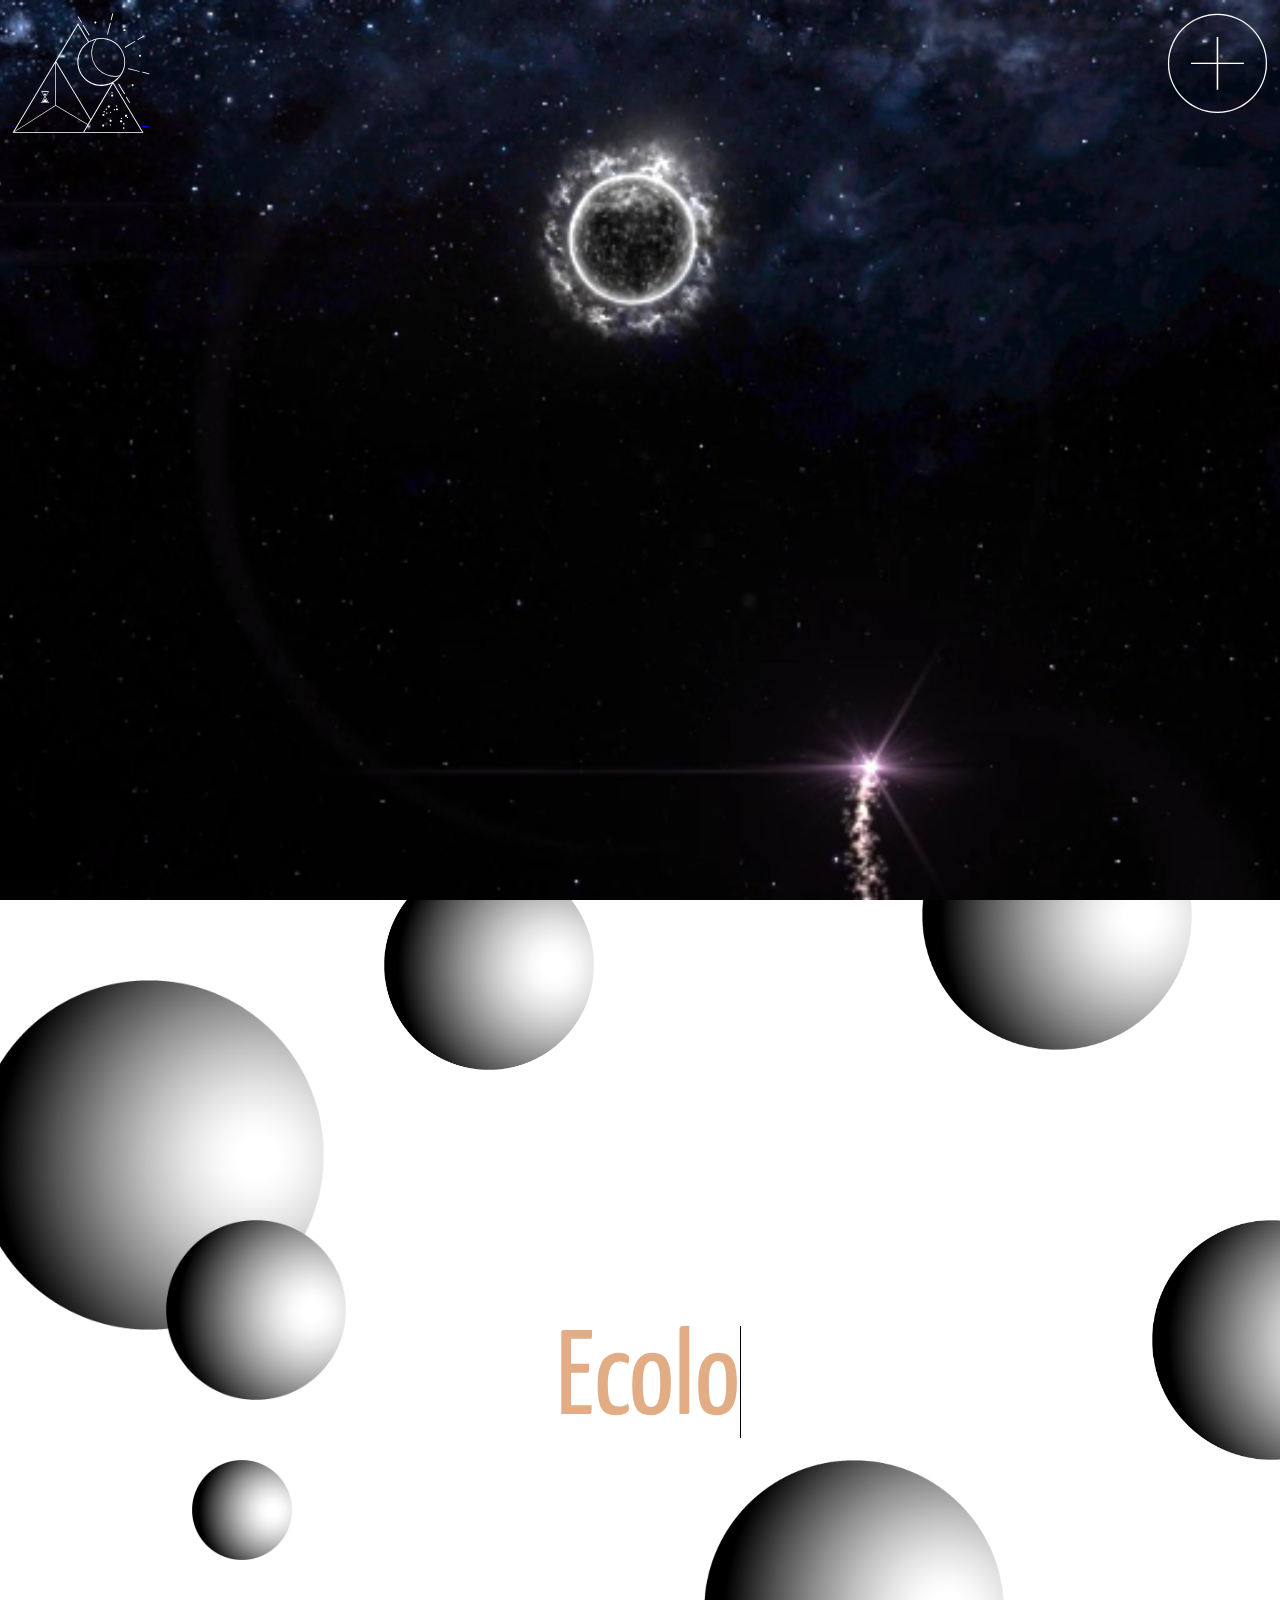
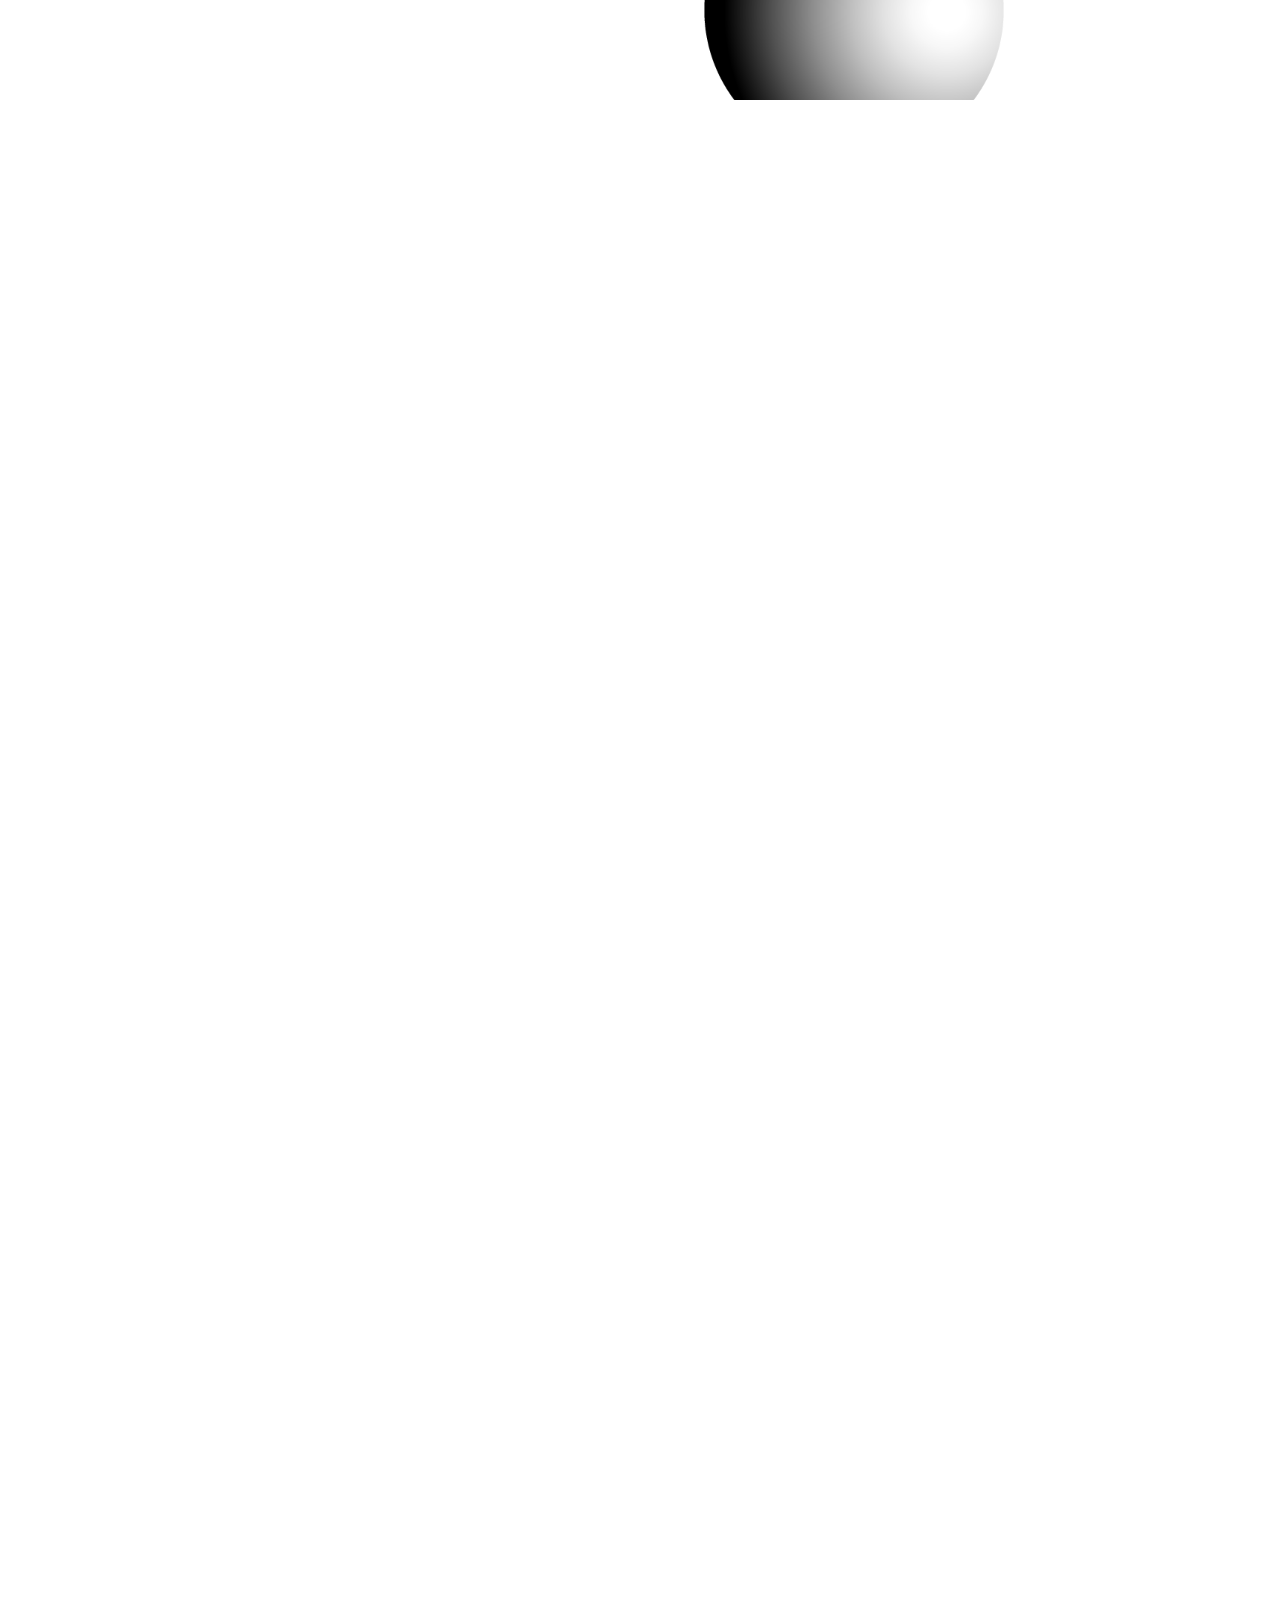
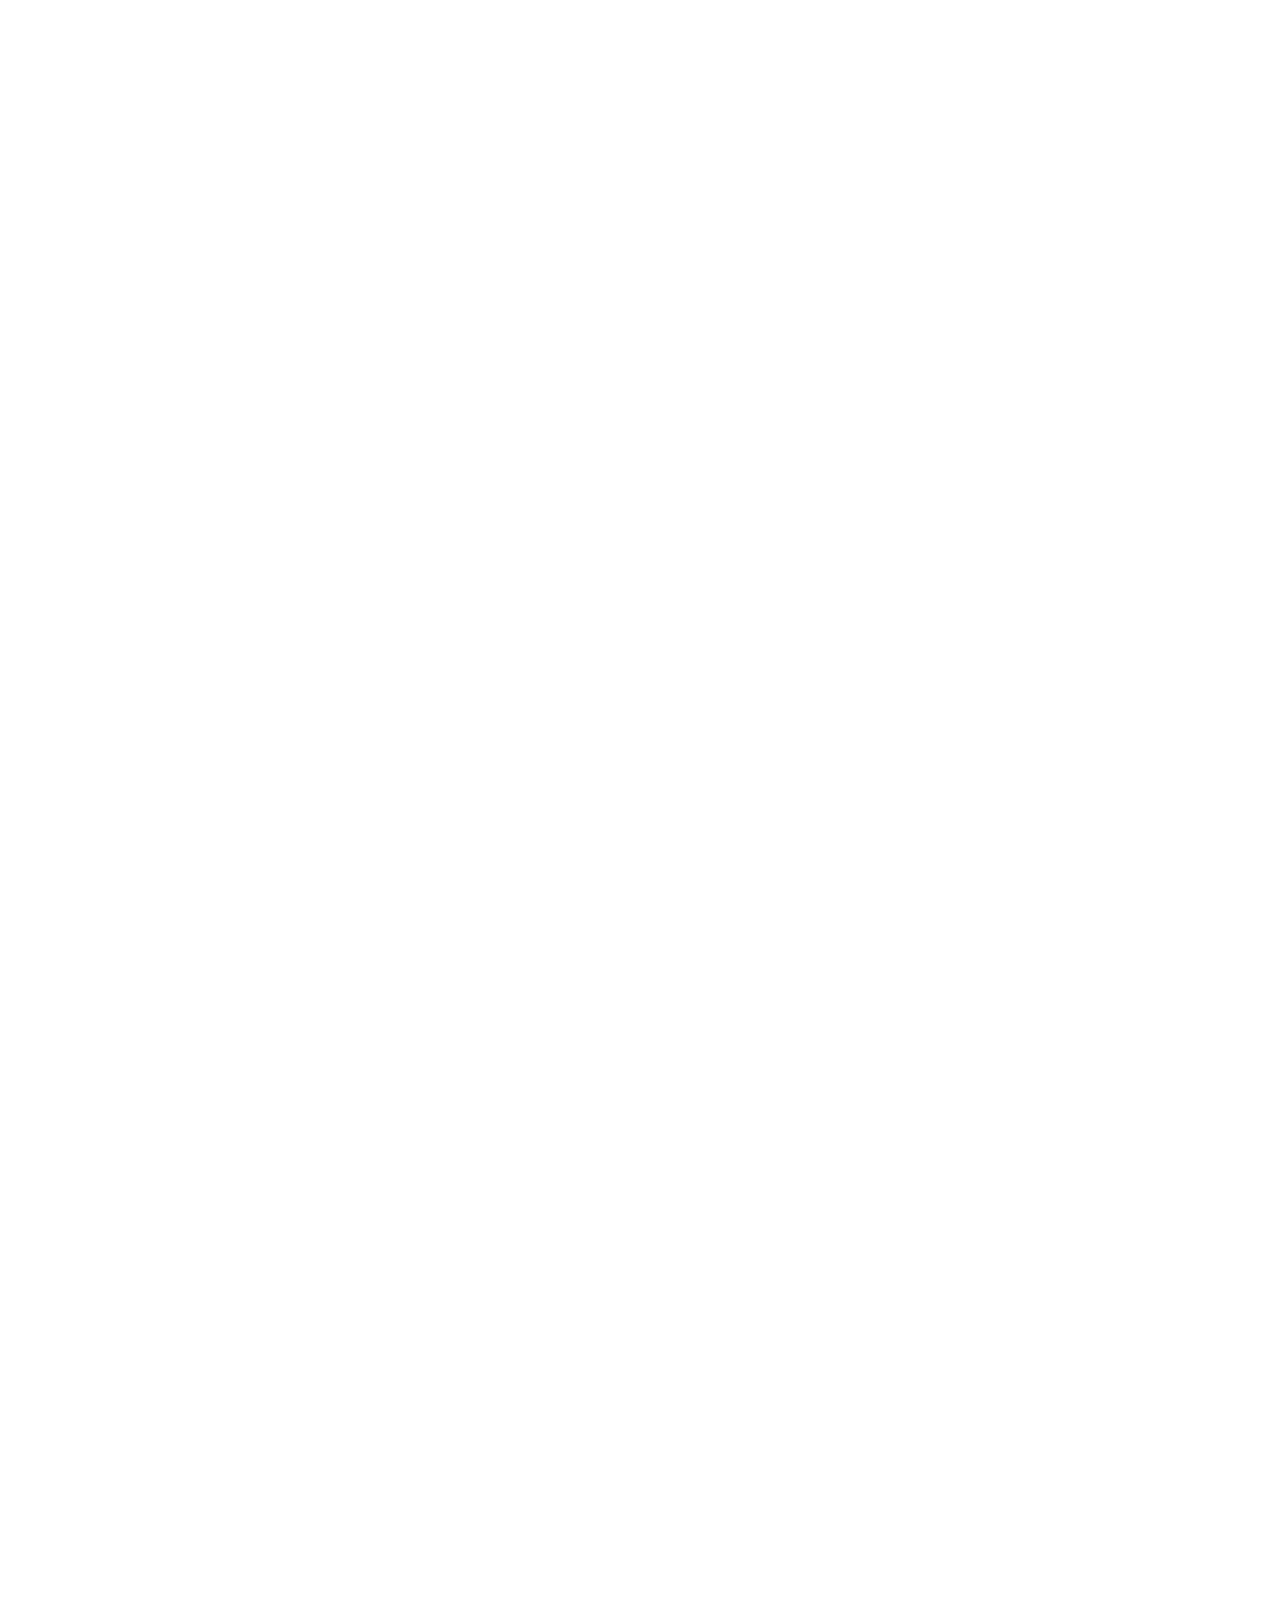
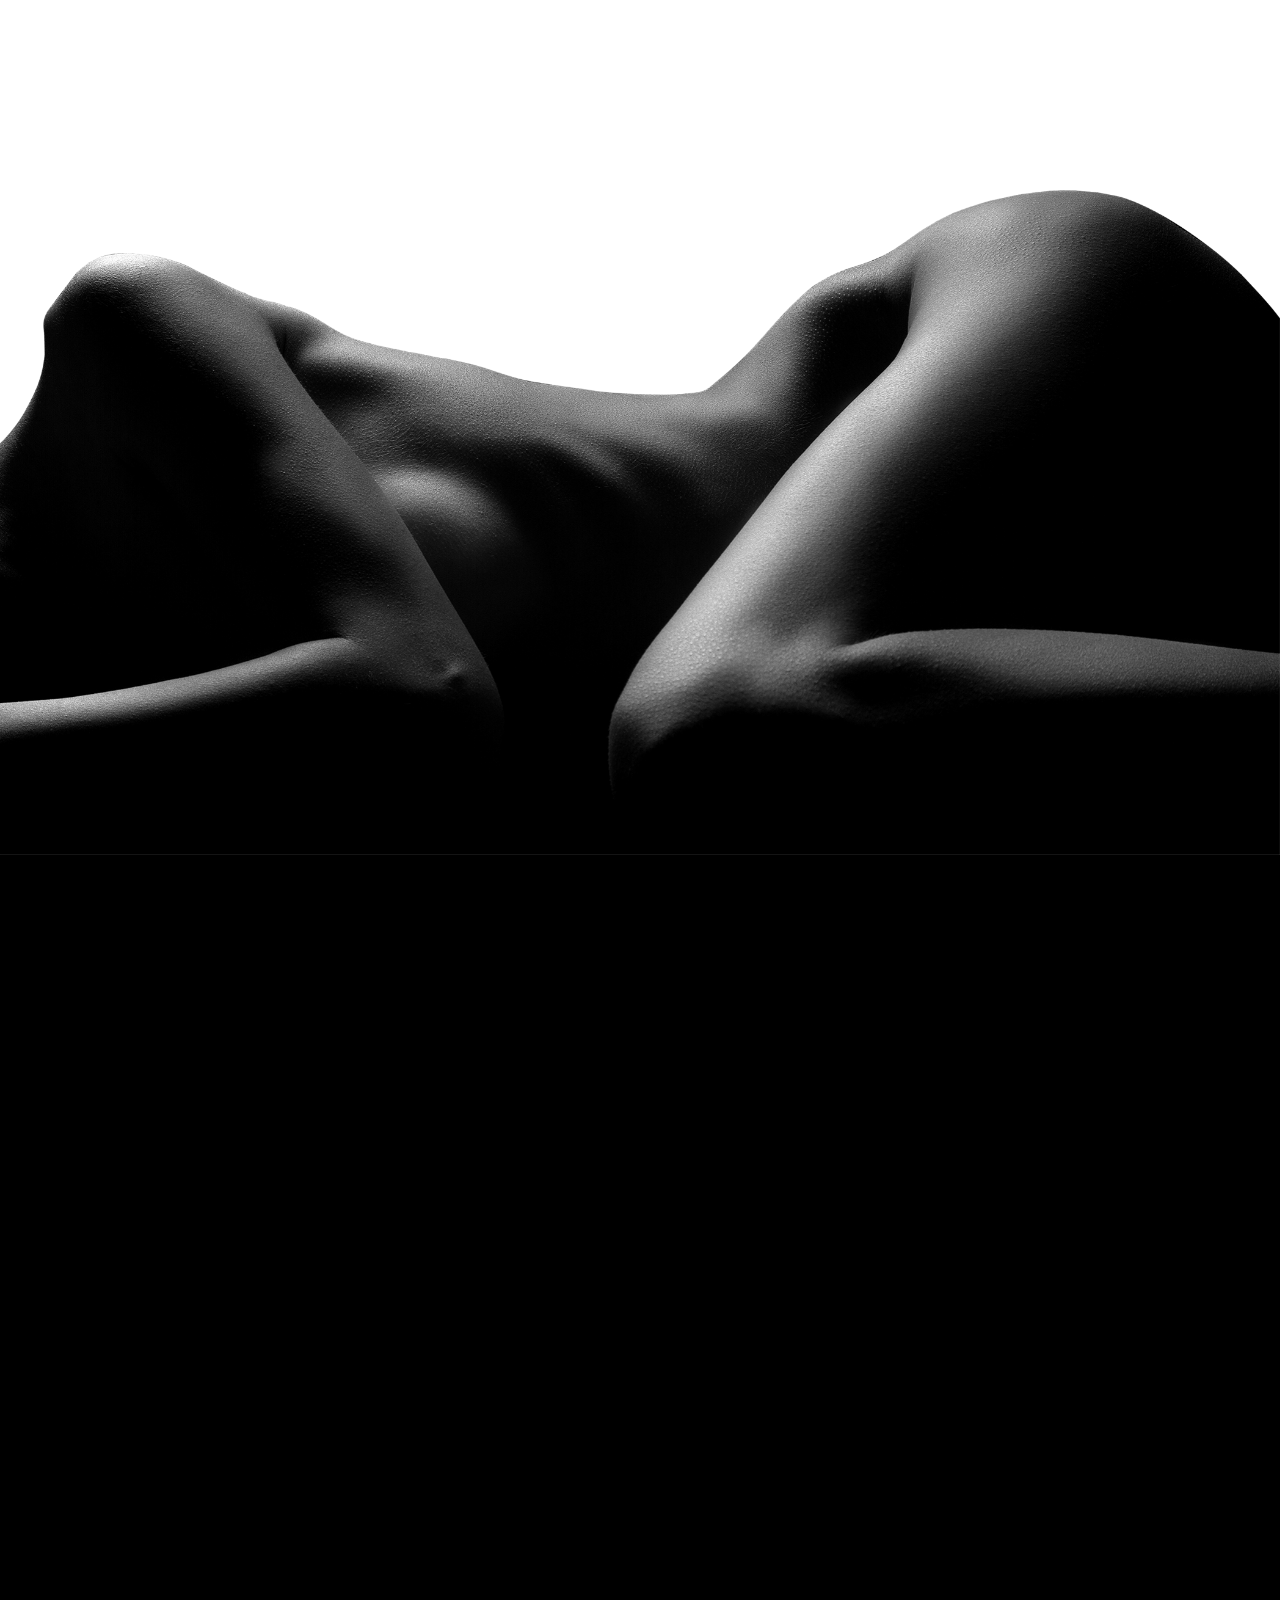
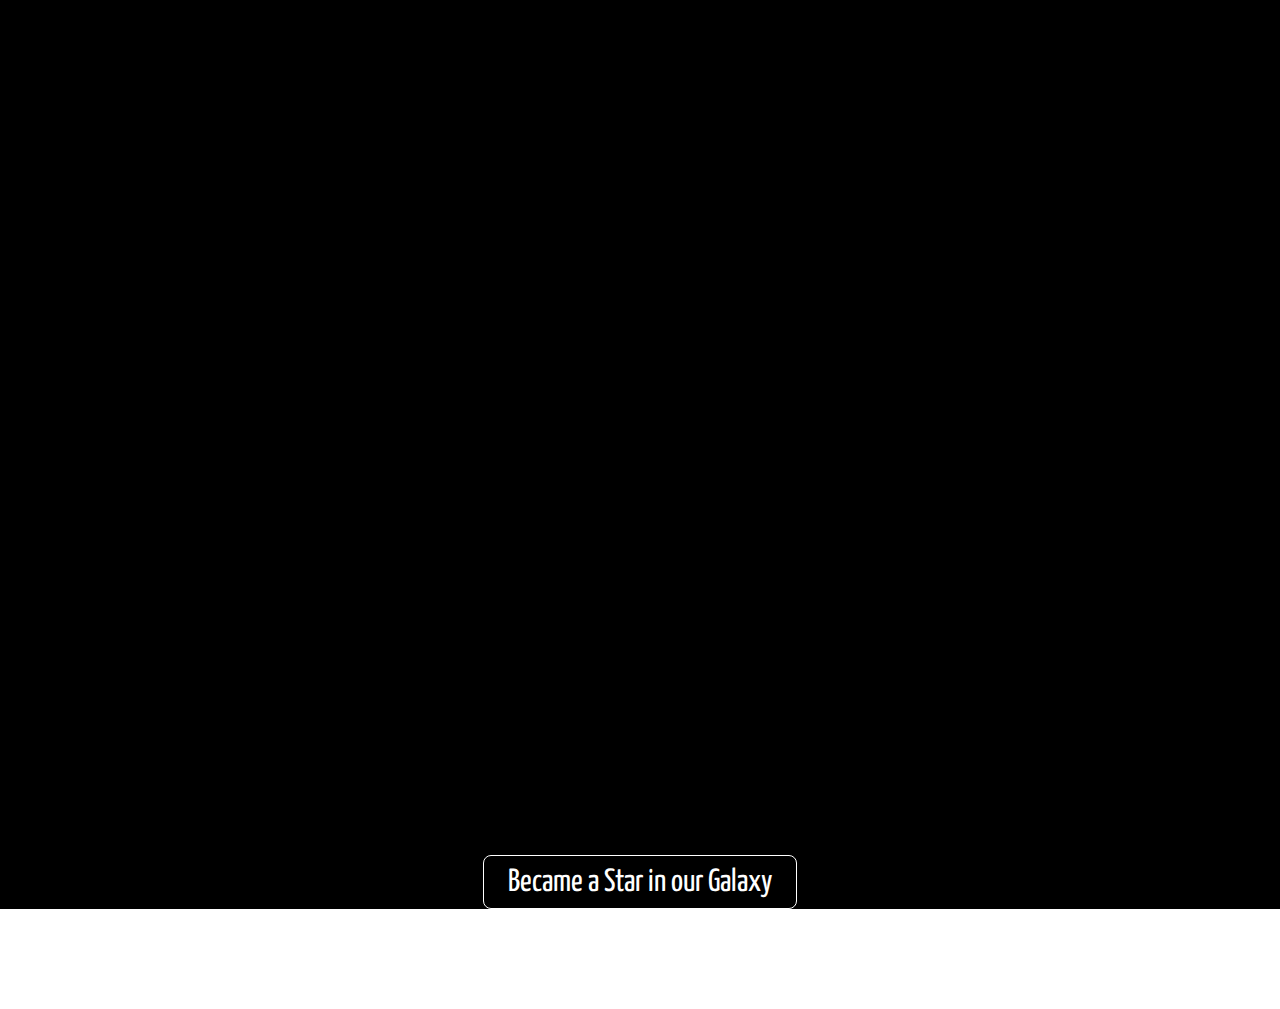
==== commit 9d343d16: "Media query for Planets size change" ====
--- a/index.html
+++ b/index.html
@@ -101,25 +101,25 @@
     <div class="planets">
     <div id="main">
       <div id="object1">
-        <img src="images/planet.png" class="img img1" width="350px" height="350px";/>
+        <img src="images/planet.png" class="img img1"/>
       </div>
       <div id="object2">
-        <img src="images/planet.png" class="img img2" style="width:180px;height:180px;"/>
+        <img src="images/planet.png" class="img img2"/>
       </div>
       <div id="object3">
-        <img src="images/planet.png" class="img img3" style="width:210px;height:210px;"/>
+        <img src="images/planet.png" class="img img3"/>
       </div>
       <div id="object4">
-        <img src="images/planet.png" class="img img4" style="width:270px;height:270px;"/>
+        <img src="images/planet.png" class="img img4"/>
       </div>
       <div id="object5">
-        <img src="images/planet.png" class="img img5" style="width:100px;height:100px;"/>
+        <img src="images/planet.png" class="img img5"/>
       </div>
       <div id="object6">
-        <img src="images/planet.png" class="img img6" style="width:240px;height:240px;"/>
+        <img src="images/planet.png" class="img img6"/>
       </div>
       <div id="object7">
-        <img src="images/planet.png" class="img img7" style="width:300px;height:300px;"/>
+        <img src="images/planet.png" class="img img7"/>
       </div>
     </div>
       
@@ -185,7 +185,7 @@
 
               
                 <div>
-                  <img src="images/luna_stars.svg" class="lunastars" data-scroll> 
+                  <img src="images/constelacion01.svg" class="lunastars" data-scroll> 
                 </div>
               </div>
             
@@ -203,8 +203,9 @@
               </div>
             </div>  
            </div> 
-                        
-        
+           <div class="lunacalltoaction">
+           <a class="lunacall" href="#">Became a Star in our Galaxy</a>        
+          </div>
             <div class="fade">
 
             </div>
@@ -330,6 +331,23 @@
 
 </script>
 
+<script type="text/javascript">
+   var count = 0
+   var images = ["images/constelacion01.svg", "images/constelacion02.svg", "images/constelacion03.svg", "images/constelacion04.svg", "images/constelacion05.svg", "images/constelacion06.svg", "images/constelacion07.svg", "images/constelacion08.svg", "images/constelacion09.svg", "images/constelacion10.svg", "images/constelacion11.svg", "images/constelacion12.svg"]
+
+  setInterval(function () {
+
+    count = count + 1
+    count = count % images.length
+
+    var image = images[count]
+
+    $(".lunastars").attr("src", image)
+
+  }, 2000)
+
+</script>
+
 </body>
 
 
--- a/css/main.css
+++ b/css/main.css
@@ -393,36 +393,50 @@
 }
 
 .img1 {
+  height: 350px;
+  width: 350px;
   -webkit-animation: circle1 30s linear infinite;
           animation: circle1 30s linear infinite;
 }
 
 .img2 {
+  height: 180px;
+  width: 180px;
   -webkit-animation: circle2 30s linear infinite;
           animation: circle2 30s linear infinite;
 }
 
 .img3 {
+  height: 210px;
+  width: 210px;
   -webkit-animation: circle3 40s linear infinite;
           animation: circle3 40s linear infinite;
 }
 
 .img4 {
+  height: 270px;
+  width: 270px;
   -webkit-animation: circle4 50s linear infinite;
           animation: circle4 50s linear infinite;
 }
 
 .img5 {
+  height: 100px;
+  width: 100px;
   -webkit-animation: circle5 70s linear infinite;
           animation: circle5 70s linear infinite;
 }
 
 .img6 {
+  height: 240px;
+  width: 240px;
   -webkit-animation: circle6 30s linear infinite;
           animation: circle6 30s linear infinite;
 }
 
 .img7 {
+  height: 300px;
+  width: 300px;
   -webkit-animation: circle7 50s linear infinite;
           animation: circle7 50s linear infinite;
 }
@@ -1043,6 +1057,46 @@
   opacity: 1;
 }
 
+.lunacalltoaction {
+  display: -webkit-box;
+  display: -ms-flexbox;
+  display: flex;
+  -webkit-box-orient: vertical;
+  -webkit-box-direction: normal;
+      -ms-flex-direction: column;
+          flex-direction: column;
+  -webkit-box-align: center;
+      -ms-flex-align: center;
+          align-items: center;
+  -webkit-box-pack: center;
+      -ms-flex-pack: center;
+          justify-content: center;
+  text-align: center;
+  margin: 0 0 100px;
+}
+
+.lunacall {
+  font-family: 'Yanone Kaffeesatz', sans-serif;
+  font-size: 2rem;
+  color: #ffffff;
+  -webkit-box-pack: center;
+      -ms-flex-pack: center;
+          justify-content: center;
+  text-align: center;
+  margin: auto;
+  border: 1px solid #ffffff;
+  text-decoration: none;
+  padding: 10px 24px;
+  border-radius: 8px;
+  z-index: 20;
+  background-color: #000;
+}
+
+.lunacall:hover {
+  background-color: #D6BFDD;
+  color: #000;
+}
+
 @media (min-width: 500px) {
   .title {
     font-size: 5rem;
@@ -1088,6 +1142,38 @@
   .lunacopy2 {
     font-size: 1rem;
   }
+  #object5 {
+    left: 20%;
+    top: 60%;
+  }
+  .img1 {
+    height: 300px;
+    width: 300px;
+  }
+  .img2 {
+    height: 150px;
+    width: 150px;
+  }
+  .img3 {
+    height: 180px;
+    width: 180px;
+  }
+  .img4 {
+    height: 240px;
+    width: 240px;
+  }
+  .img5 {
+    height: 70px;
+    width: 70px;
+  }
+  .img6 {
+    height: 190px;
+    width: 190px;
+  }
+  .img7 {
+    height: 270px;
+    width: 270px;
+  }
 }
 
 @media (min-width: 800px) {
@@ -1133,6 +1219,38 @@
   .lunacopy2 {
     font-size: 1.2rem;
   }
+  #object5 {
+    left: 15%;
+    top: 70%;
+  }
+  .img1 {
+    height: 350px;
+    width: 350px;
+  }
+  .img2 {
+    height: 180px;
+    width: 180px;
+  }
+  .img3 {
+    height: 210px;
+    width: 210px;
+  }
+  .img4 {
+    height: 270px;
+    width: 270px;
+  }
+  .img5 {
+    height: 100px;
+    width: 100px;
+  }
+  .img6 {
+    height: 240px;
+    width: 240px;
+  }
+  .img7 {
+    height: 300px;
+    width: 300px;
+  }
 }
 
 @media (min-width: 1200px) {
@@ -1177,6 +1295,38 @@
   }
   .lunacopy2 {
     font-size: 1.3rem;
+  }
+  #object5 {
+    left: 15%;
+    top: 70%;
+  }
+  .img1 {
+    height: 350px;
+    width: 350px;
+  }
+  .img2 {
+    height: 180px;
+    width: 180px;
+  }
+  .img3 {
+    height: 210px;
+    width: 210px;
+  }
+  .img4 {
+    height: 270px;
+    width: 270px;
+  }
+  .img5 {
+    height: 100px;
+    width: 100px;
+  }
+  .img6 {
+    height: 240px;
+    width: 240px;
+  }
+  .img7 {
+    height: 300px;
+    width: 300px;
   }
 }
 
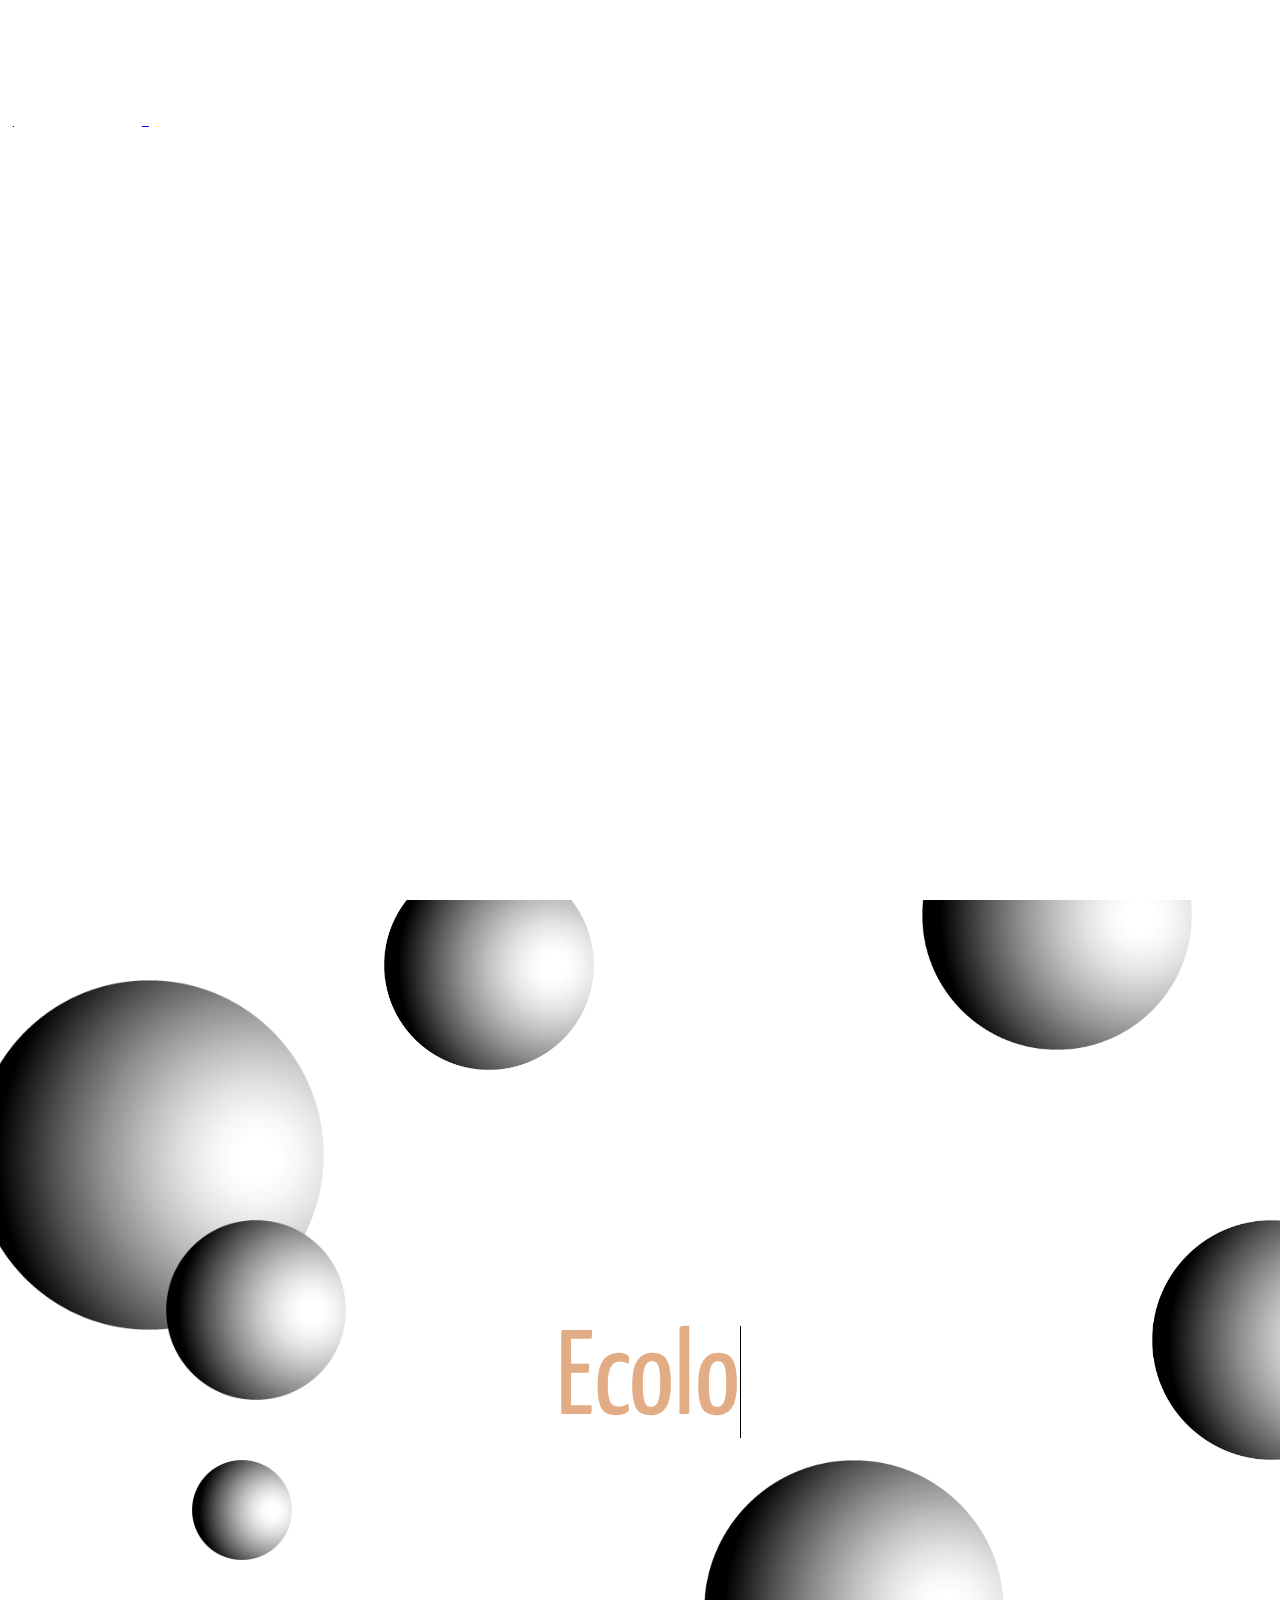
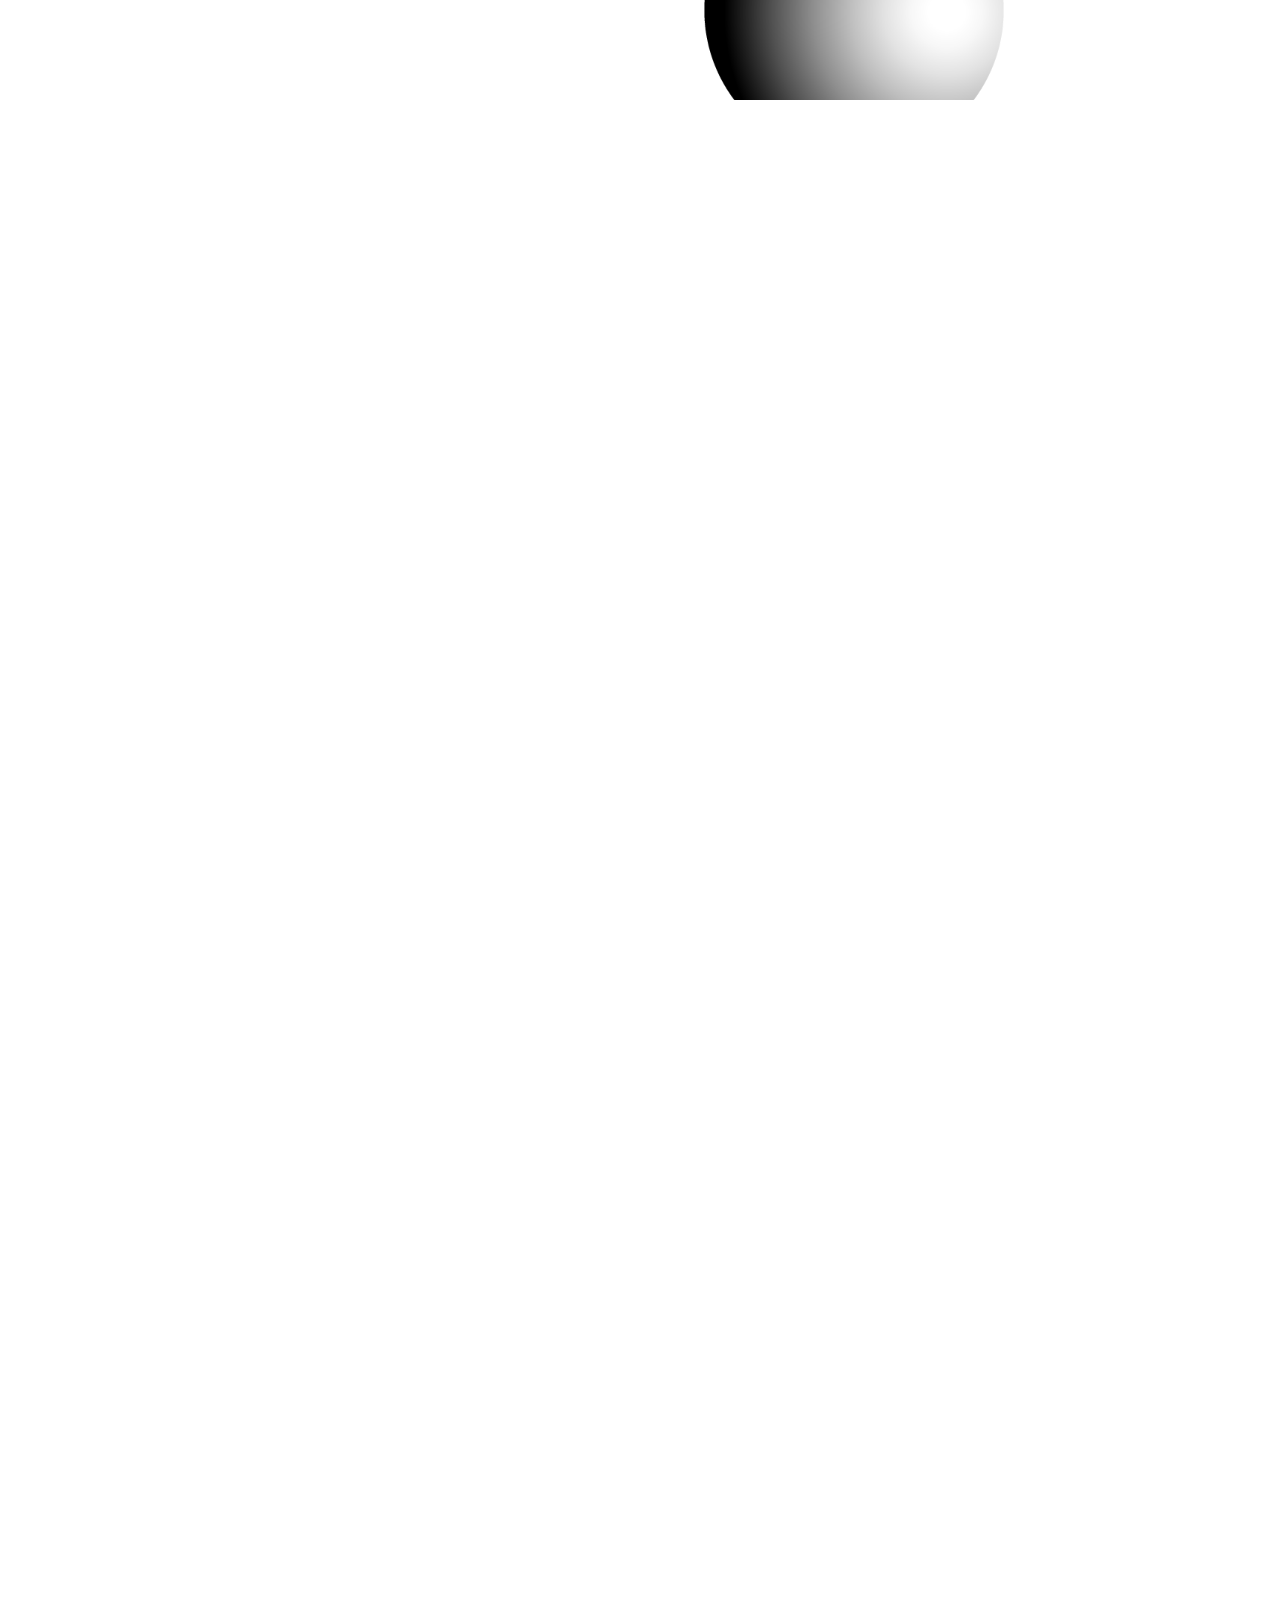
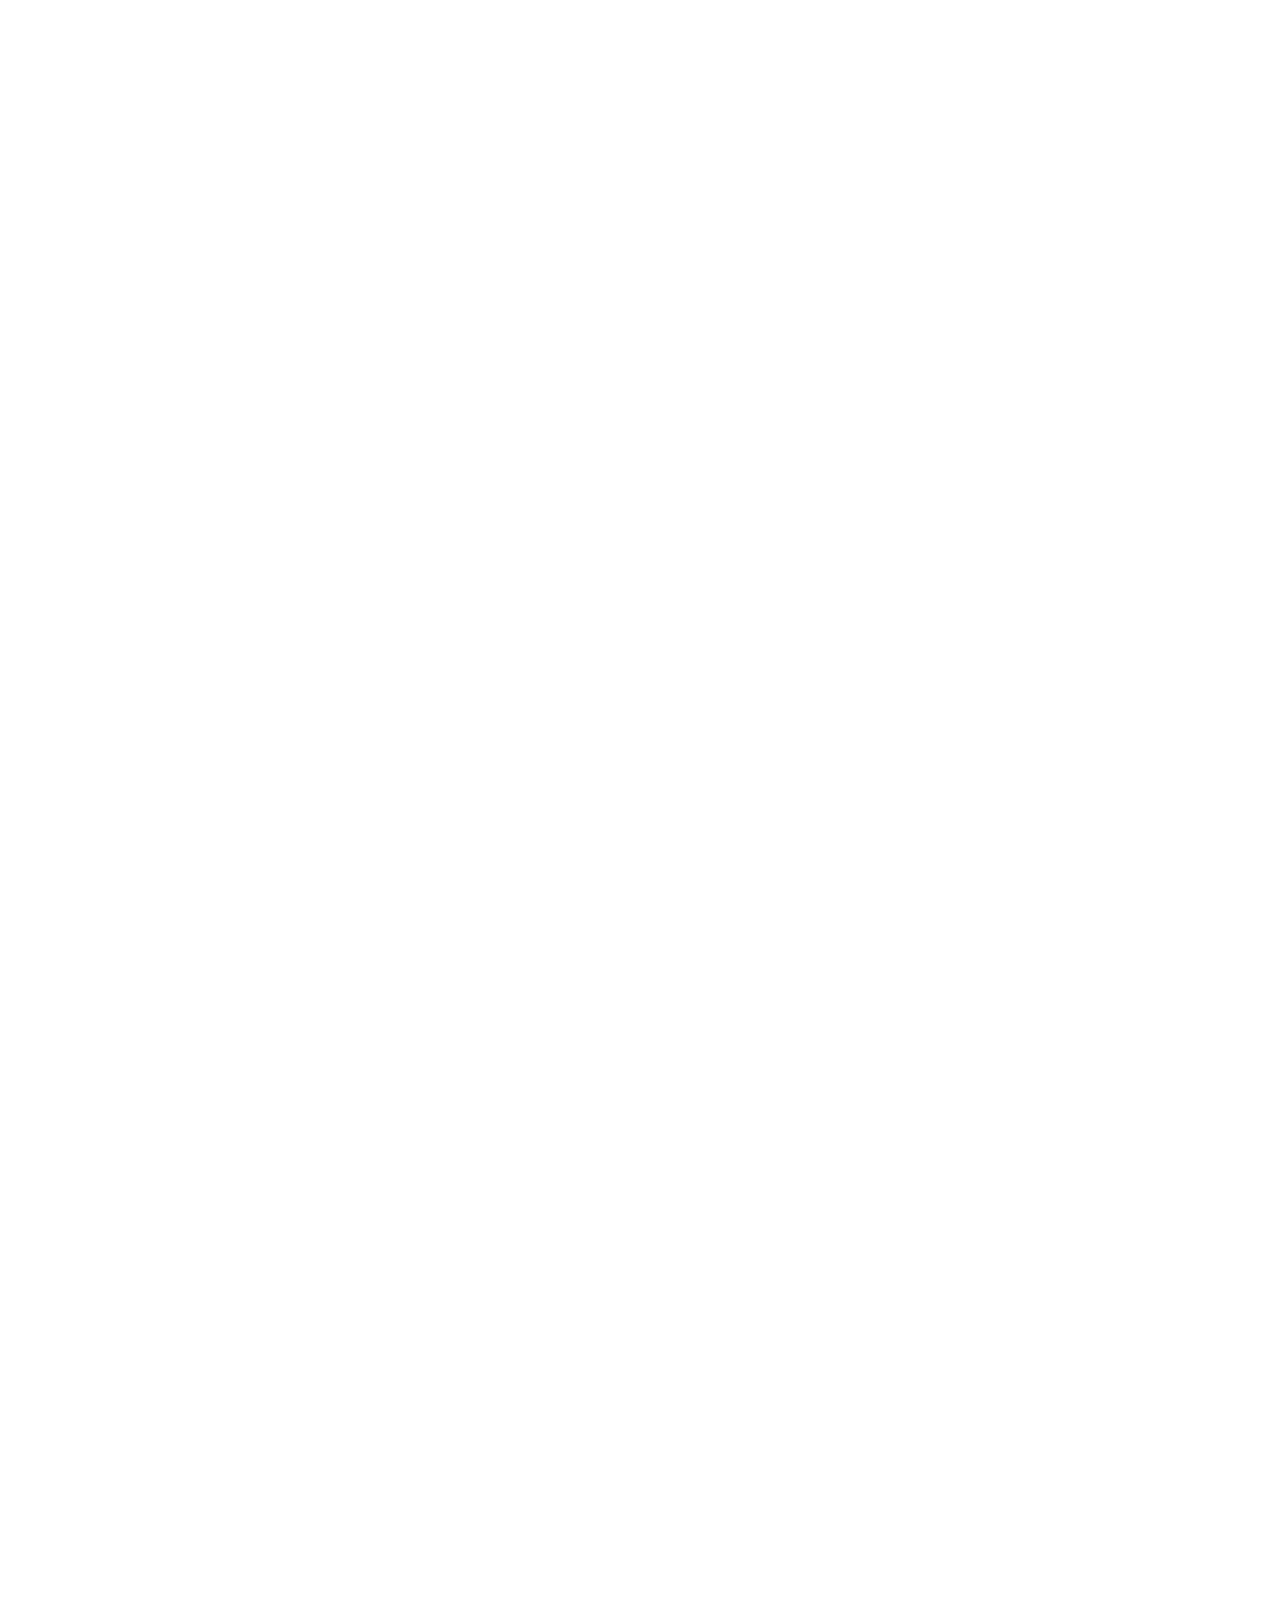
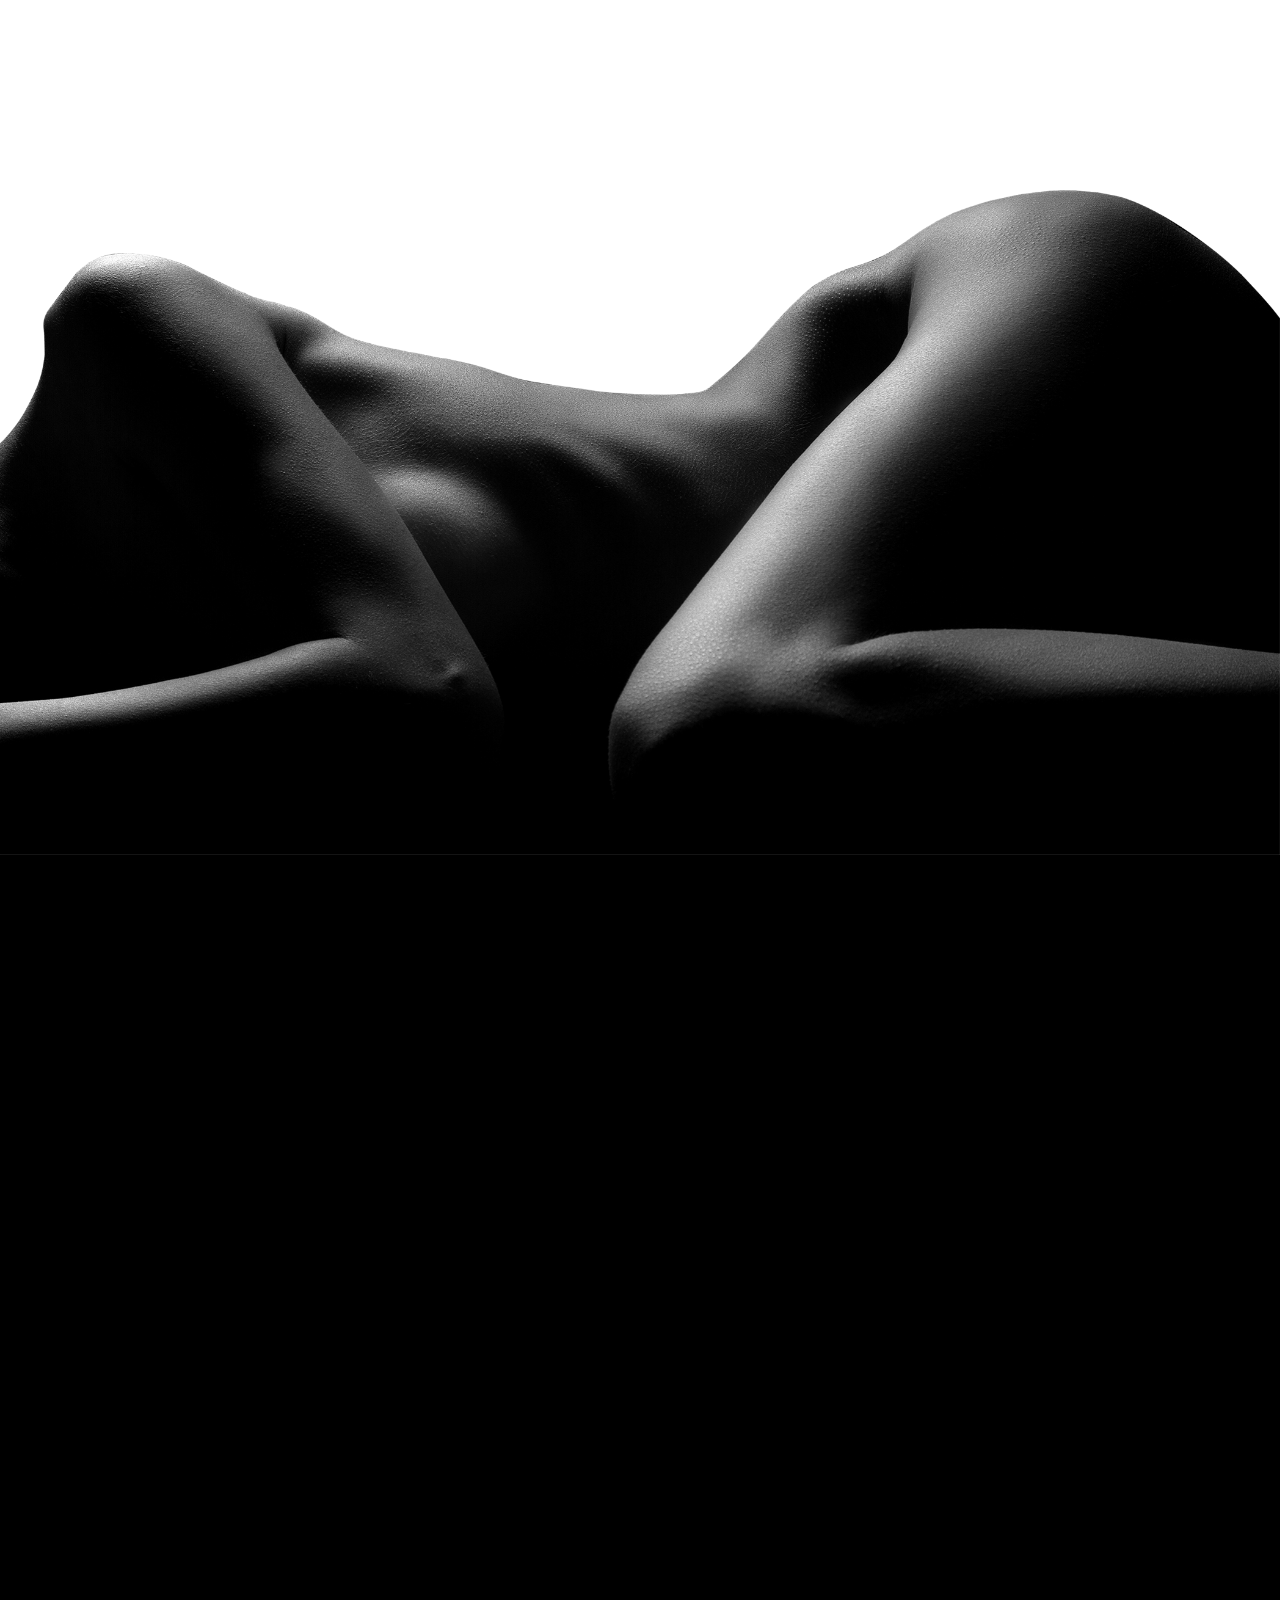
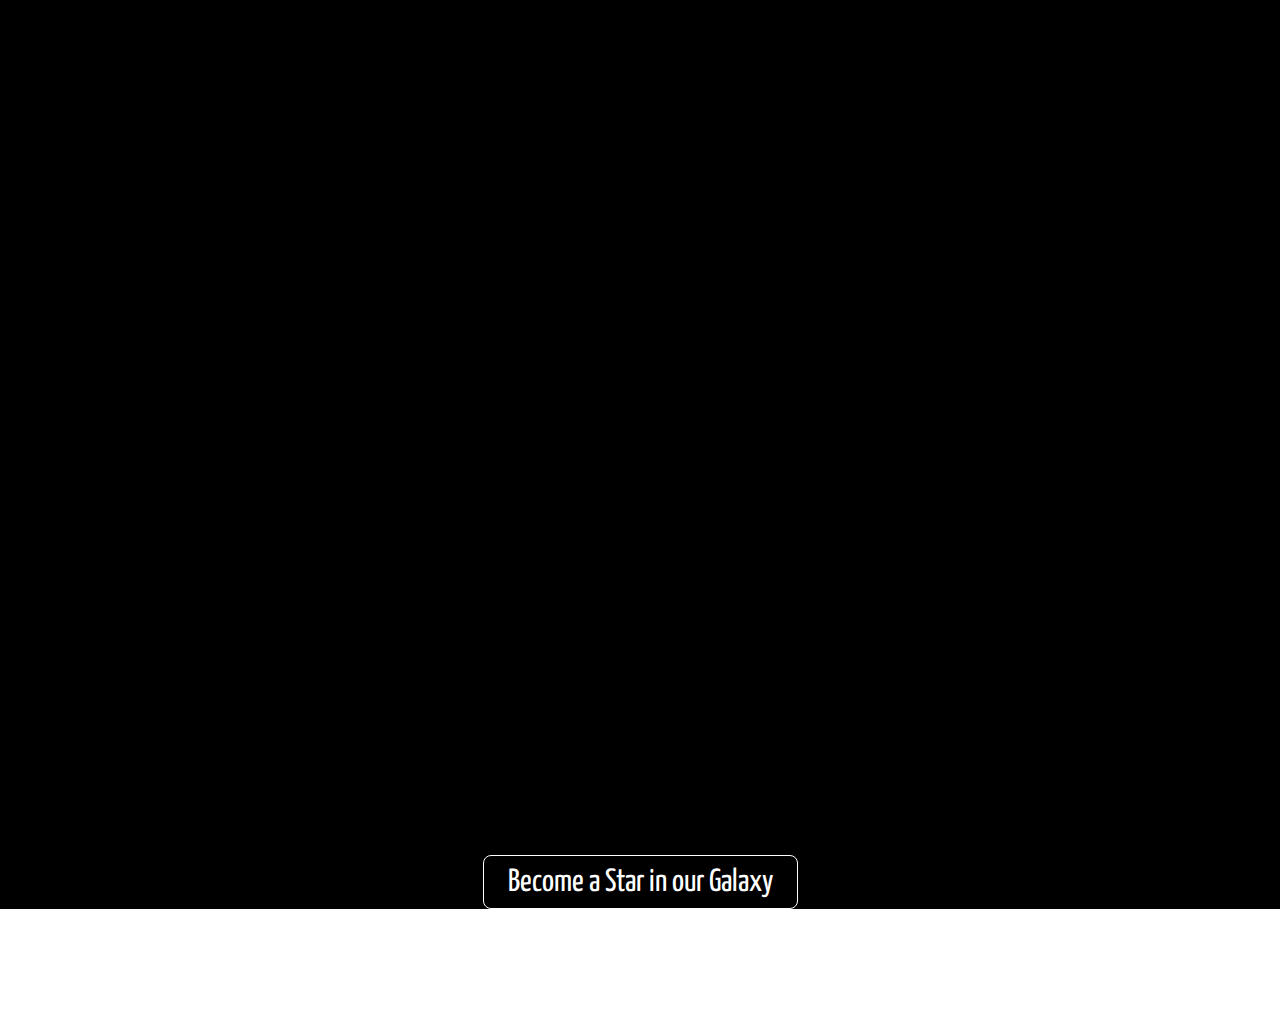
==== commit a4543f0b: "2020 09 03" ====
--- a/index.html
+++ b/index.html
@@ -3,11 +3,12 @@
 <head>
     <meta charset="UTF-8">
     <meta name="viewport" content="width=device-width, user-scalable=no, initial-scale=1.0, maximum-scale=1.0, minimum-scale=1.0">
-    <title>KA ZEPHYR Planets System</title>
+    <title>KA Zephyr</title>
     <link rel="stylesheet" href="css/main.css">
      
     <script type="text/javascript" src="script/scroll-out.js"></script> 
     <script src="script/jquery-3.5.1.min.js"></script>  
+    <script src="script/background-check.min.js"></script>
     
     <link href="https://fonts.googleapis.com/css2?family=Cormorant+Garamond:wght@300&family=Oranienbaum&family=Playfair+Display&family=Yanone+Kaffeesatz:wght@200&display=swap" rel="stylesheet">
          
@@ -32,16 +33,24 @@
     </section>
 
     <section class="herostick">
+        <!-- <div class="hero"> -->
+            <!-- <video  -->
+              <!-- muted -->
+              <!-- preload="auto" class="intro"> -->
+                <!-- <source src="videos/Anim_Isotipo.mov" type="video/webm"/> -->
+                <!-- Your browser does not support the video element. -->
+             <!-- </video>        -->
+        <!-- </div>  -->
         <div class="hero">
-            <video 
-              loop
-              muted
-              autoplay
-              preload="auto">
-                <source src="videos/render_boutique_sol.webm" type="video/webm"/>
-                Your browser does not support the video element.
-             </video>       
-        </div> 
+          <video 
+            loop
+            muted
+            autoplay
+            preload="auto">
+              <source src="videos/Anim_Isotipo_Bucle.mov" type="video/webm"/>
+              Your browser does not support the video element.
+           </video>       
+      </div> 
     </section>  
     
     
@@ -65,7 +74,7 @@
            
             <span class="psw">Forgot <a href="#">password?</a></span>
           </div>
-            <button type="register" class="buttonsignup">Became a new star here</button>
+            <button type="register" class="buttonsignup">Become a new star</button>
   
 
           </div>
@@ -76,9 +85,9 @@
         <nav class="navegacion">
 					<ul class="menu-principal">
 						<li><a href="#">Home</a></li>
-						<li><a href="#">SOL Boutique</a></li>
+						<li><a href="sol.html">SOL Boutique</a></li>
             <li><a href="#">LUNA Boutique</a></li>
-            <li><a href="#">About Us</a></li>
+            <li><a href="weare.html">About Us</a></li>
             <li><a href="#">Contact</a></li>
             <li><a href="#">Legal Information</a></li>
             
@@ -152,7 +161,7 @@
            <div class="solbox">
             <div class="sol1">
                 <p id="sol11" data-scroll>SOL</p>
-                <a class="solbtn" href="#" data-scroll>What does the Sol Boutique have for me?</a>
+                <a class="solbtn" href="sol.html" data-scroll>What does the Sol Boutique have for me?</a>
             </div>
             <div class="solcopy">
                  <p class="solcopy1" data-scroll>"Make your wardrobe come alive with garments and accesories that align with the cosmos and let the forces of the mystical flow through your style in harmony with your divine power...</p>
@@ -204,7 +213,7 @@
             </div>  
            </div> 
            <div class="lunacalltoaction">
-           <a class="lunacall" href="#">Became a Star in our Galaxy</a>        
+           <a class="lunacall" href="#">Become a Star in our Galaxy</a>        
           </div>
             <div class="fade">
 
--- a/css/main.css
+++ b/css/main.css
@@ -66,6 +66,14 @@
   position: relative;
   height: 100vh;
   width: 100%;
+}
+
+.intro {
+  opacity: 0;
+  -webkit-transition: 6s;
+  transition: 6s;
+  -webkit-transition-delay: 2s;
+          transition-delay: 2s;
 }
 
 .hero video {
@@ -249,6 +257,8 @@
   -webkit-transition-delay: 3s;
           transition-delay: 3s;
   font-family: 'Cormorant Garamond', serif;
+  color: #ebd2b8 !important;
+  font-style: italic;
 }
 
 .full-menu .wrap .menu-text {
@@ -338,6 +348,7 @@
   width: 100%;
   position: relative;
   background-image: url(../images/bgwhite.png);
+  background-size: cover;
 }
 
 #main {
@@ -1146,6 +1157,10 @@
     left: 20%;
     top: 60%;
   }
+  #object6 {
+    left: 95%;
+    top: 45%;
+  }
   .img1 {
     height: 300px;
     width: 300px;
@@ -1174,6 +1189,38 @@
     height: 270px;
     width: 270px;
   }
+  .btn-menu {
+    text-decoration: none;
+  }
+  #menuicon {
+    font-size: 100px;
+    text-decoration: none;
+  }
+  .ka-open_menu {
+    color: white;
+  }
+  .ka-open_menu.background--light {
+    color: black;
+  }
+  .ka-open_menu.background--dark {
+    color: white;
+  }
+  .ka-close_menu {
+    color: black;
+  }
+  #menulogo {
+    font-size: 120px;
+    text-decoration: none;
+  }
+  .ka-isotipo_ka_zephyr {
+    color: white;
+  }
+  .ka-isotipo_ka_zephyr.background--light {
+    color: black;
+  }
+  .ka-isotipo_ka_zephyr.background--dark {
+    color: white;
+  }
 }
 
 @media (min-width: 800px) {
@@ -1223,6 +1270,10 @@
     left: 15%;
     top: 70%;
   }
+  #object6 {
+    left: 90%;
+    top: 40%;
+  }
   .img1 {
     height: 350px;
     width: 350px;
@@ -1251,6 +1302,38 @@
     height: 300px;
     width: 300px;
   }
+  .btn-menu {
+    text-decoration: none;
+  }
+  #menuicon {
+    font-size: 100px;
+    text-decoration: none;
+  }
+  .ka-open_menu {
+    color: white;
+  }
+  .ka-open_menu.background--light {
+    color: black;
+  }
+  .ka-open_menu.background--dark {
+    color: white;
+  }
+  .ka-close_menu {
+    color: black;
+  }
+  #menulogo {
+    font-size: 120px;
+    text-decoration: none;
+  }
+  .ka-isotipo_ka_zephyr {
+    color: white;
+  }
+  .ka-isotipo_ka_zephyr.background--light {
+    color: black;
+  }
+  .ka-isotipo_ka_zephyr.background--dark {
+    color: white;
+  }
 }
 
 @media (min-width: 1200px) {
@@ -1300,6 +1383,10 @@
     left: 15%;
     top: 70%;
   }
+  #object6 {
+    left: 90%;
+    top: 40%;
+  }
   .img1 {
     height: 350px;
     width: 350px;
@@ -1327,6 +1414,38 @@
   .img7 {
     height: 300px;
     width: 300px;
+  }
+  .btn-menu {
+    text-decoration: none;
+  }
+  #menuicon {
+    font-size: 100px;
+    text-decoration: none;
+  }
+  .ka-open_menu {
+    color: white;
+  }
+  .ka-open_menu.background--light {
+    color: black;
+  }
+  .ka-open_menu.background--dark {
+    color: white;
+  }
+  .ka-close_menu {
+    color: black;
+  }
+  #menulogo {
+    font-size: 120px;
+    text-decoration: none;
+  }
+  .ka-isotipo_ka_zephyr {
+    color: white;
+  }
+  .ka-isotipo_ka_zephyr.background--light {
+    color: black;
+  }
+  .ka-isotipo_ka_zephyr.background--dark {
+    color: white;
   }
 }
 
@@ -1355,6 +1474,7 @@
 .moonlanding {
   font-size: 0;
   background-image: url(../images/bgblack.png);
+  background-size: cover;
 }
 
 .fade {
